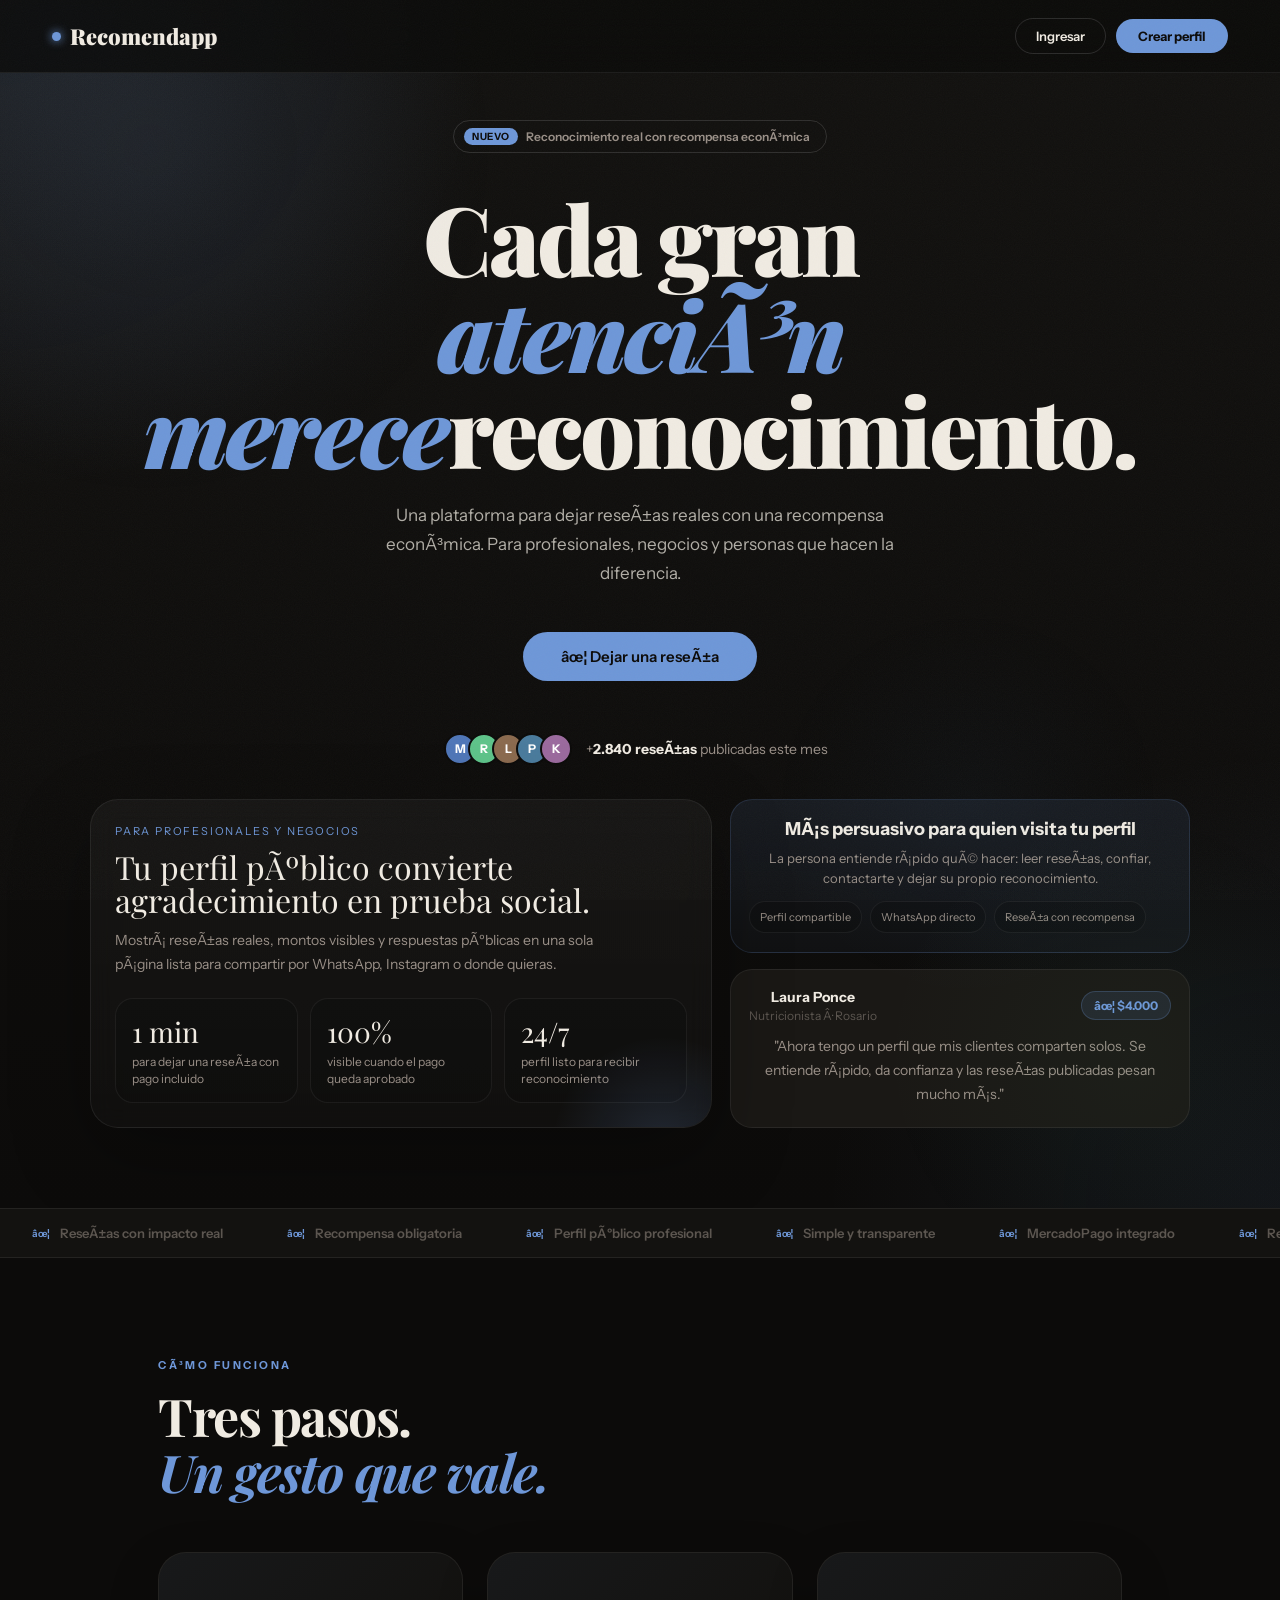
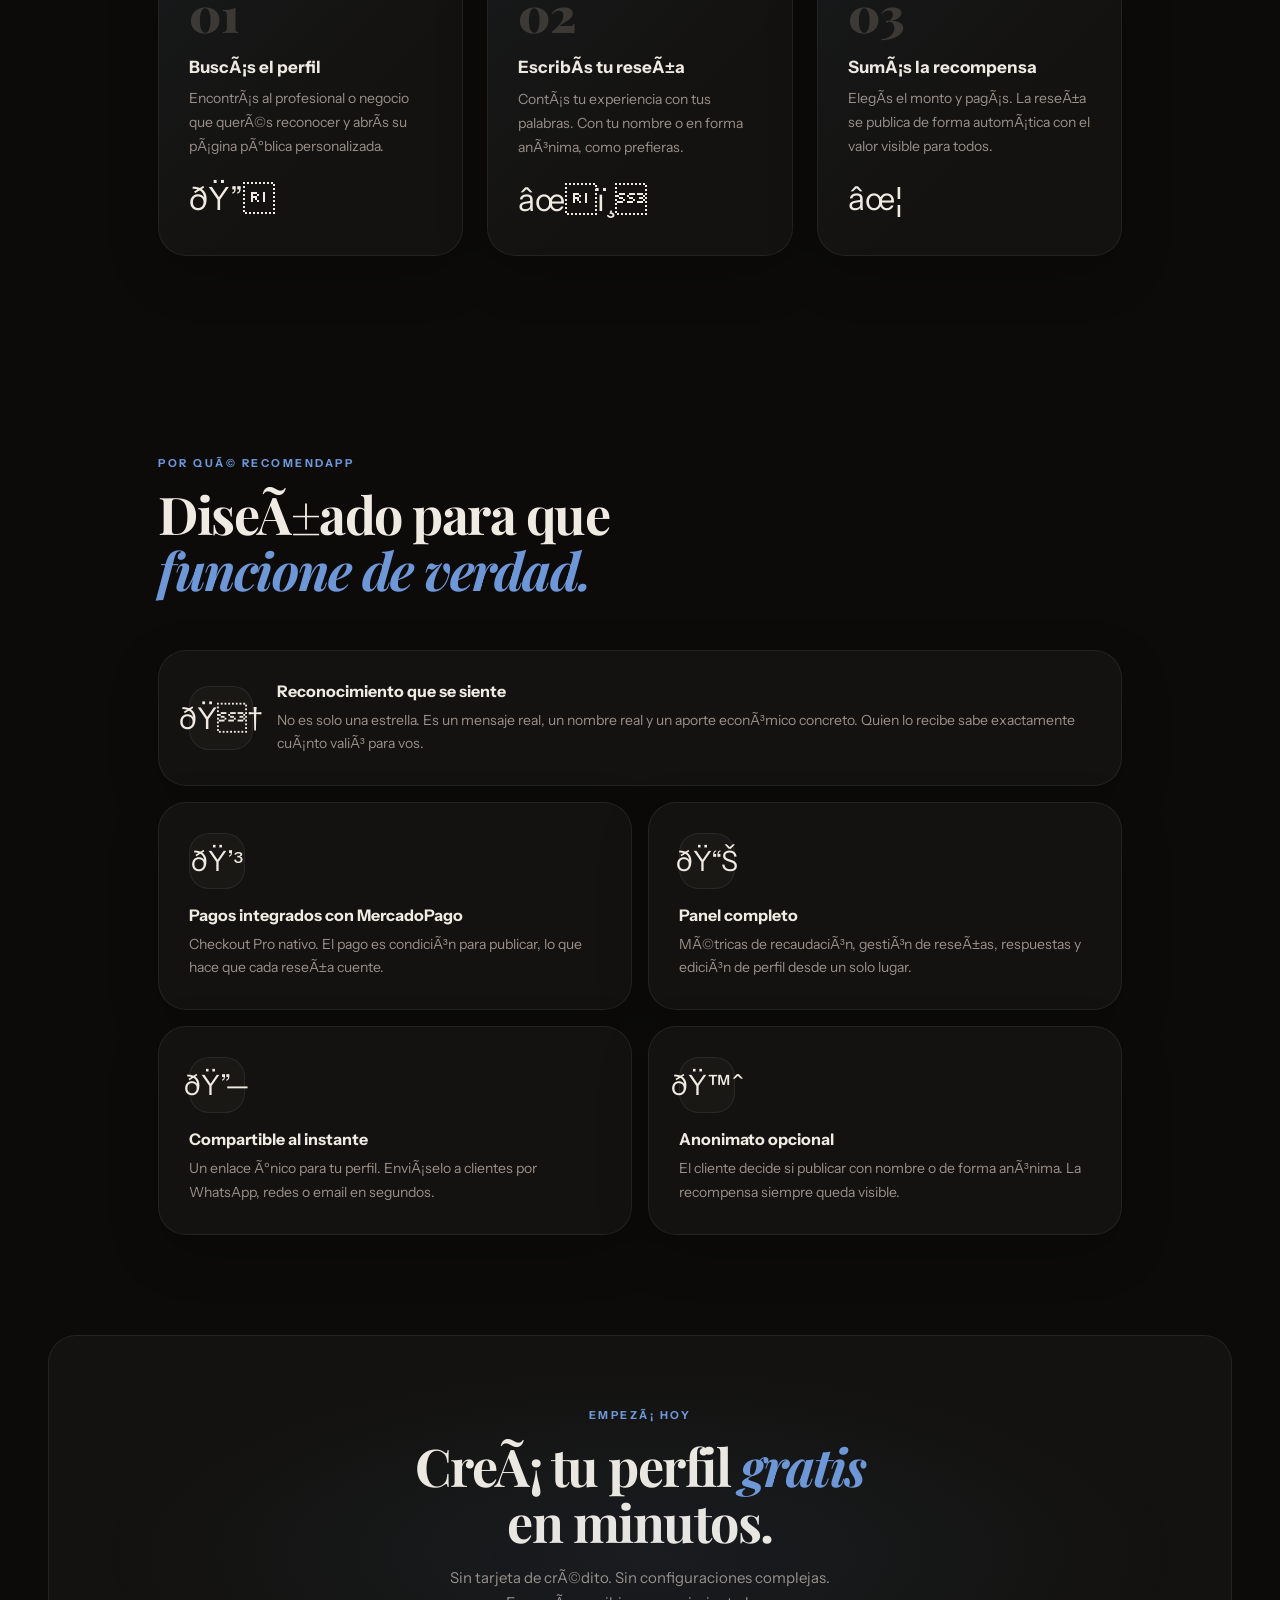
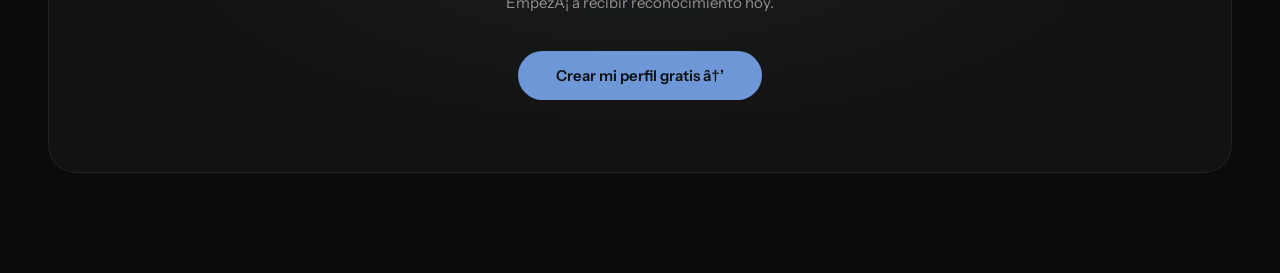
==== index.html @ 699cd42a "Add files via upload" ====
﻿<!DOCTYPE html>
<html lang="es">
<head>
<meta charset="UTF-8">
<meta name="viewport" content="width=device-width, initial-scale=1.0">
<title>Recomendapp â€” ReconocÃ© quien te atendiÃ³ bien</title>
<link rel="preconnect" href="https://fonts.googleapis.com">
<link href="https://fonts.googleapis.com/css2?family=Playfair+Display:ital,wght@0,400;0,700;0,900;1,400;1,700&family=Instrument+Sans:ital,wght@0,300;0,400;0,500;0,600;0,700;1,400&display=swap" rel="stylesheet">

<!-- MercadoPago SDK -->
<script src="https://sdk.mercadopago.com/js/v2"></script>

<link rel="stylesheet" href="./styles.css">
</head>
<body>

<!-- NAV -->
<nav class="topnav" id="topnav">
  <div class="logo" onclick="nav('home')">
    <div class="logo-gem"></div>
    Recomendapp
  </div>
  <div class="nav-right" id="navRight"></div>
</nav>

<!-- TOAST -->
<div class="toast-container" id="toastContainer"></div>

<!-- MODAL: Responder reseÃ±a -->
<div class="modal-overlay" id="replyModal">
  <div class="modal">
    <h3>Responder reseÃ±a</h3>
    <p class="modal-sub">Tu respuesta serÃ¡ visible pÃºblicamente en el perfil</p>
    <div id="modalRevPreview" style="background:var(--surface);border-radius:var(--radius);padding:14px 18px;margin-bottom:18px;font-size:13px;color:var(--text2);line-height:1.6;font-style:italic;"></div>
    <div class="field">
      <label class="field-label">Tu respuesta</label>
      <textarea class="field-textarea" id="replyText" placeholder="EscribÃ­ tu respuesta..."></textarea>
    </div>
    <div class="modal-actions">
      <button class="btn btn-ghost btn-md" onclick="closeModal()">Cancelar</button>
      <button class="btn btn-amber btn-md" onclick="submitReply()">Publicar respuesta</button>
    </div>
  </div>
</div>

<!-- MODAL: Configurar MercadoPago -->
<div class="modal-overlay" id="mpConfigModal">
  <div class="modal">
    <h3>Configurar MercadoPago</h3>
    <p class="modal-sub">IngresÃ¡ tus credenciales para activar los pagos reales en tu perfil.</p>
    <div class="mp-info-box">
      <span class="icon">â„¹ï¸</span>
      <div>EncontrÃ¡ tus credenciales en <strong>mercadopago.com.ar</strong> â†’ Tu cuenta â†’ Credenciales. UsÃ¡ las credenciales de <strong>ProducciÃ³n</strong> para pagos reales.</div>
    </div>
    <div class="field">
      <label class="field-label">Public Key</label>
      <input class="field-input" id="mpPublicKeyInput" placeholder="APP_USR-xxxxxxxx-xxxx-xxxx-xxxx-xxxxxxxxxxxx" type="text">
      <div class="field-hint">Empieza con APP_USR- Â· Visible en el frontend</div>
    </div>
    <div class="field">
      <label class="field-label">Access Token</label>
      <div class="field-pw-wrap">
        <input class="field-input" id="mpAccessTokenInput" placeholder="APP_USR-xxxxxxxxxxxx" type="password">
        <button class="pw-toggle" onclick="togglePw('mpAccessTokenInput',this)">ðŸ‘</button>
      </div>
      <div class="field-hint">Secret Â· Nunca exponerlo en el frontend</div>
    </div>
    <div class="field">
      <label class="field-label">Modo</label>
      <select class="field-select field-input" id="mpModeSelect">
        <option value="sandbox">ðŸ§ª Sandbox (pruebas)</option>
        <option value="production">ðŸš€ ProducciÃ³n (pagos reales)</option>
      </select>
    </div>
    <div class="modal-actions">
      <button class="btn btn-ghost btn-md" onclick="closeMpModal()">Cancelar</button>
      <button class="btn btn-amber btn-md" onclick="saveMpConfig()">Guardar y activar</button>
    </div>
  </div>
</div>

<!-- HOME -->
<div class="view active" id="view-home">
  <section class="hero">
    <div class="hero-orb orb-a"></div>
    <div class="hero-orb orb-b"></div>
    <div class="hero-orb orb-c"></div>
    <div class="hero-pill"><span class="hero-pill-dot">NUEVO</span>Reconocimiento real con recompensa econÃ³mica</div>
    <h1 class="hero-h1">Cada gran<br><span class="italic">atenciÃ³n merece</span>reconocimiento.</h1>
    <p class="hero-sub">Una plataforma para dejar reseÃ±as reales con una recompensa econÃ³mica. Para profesionales, negocios y personas que hacen la diferencia.</p>
    <div class="hero-actions">
      <button class="btn btn-amber btn-lg" onclick="nav('form')">âœ¦ Dejar una reseÃ±a</button>
      <!--button class="btn btn-ghost btn-lg" onclick="nav('search')">Buscar perfiles â†’</button-->
    </div>
    <div class="proof-row">
      <div class="proof-avs">
      <div class="proof-av" style="background:#4F76B8">M</div>
        <div class="proof-av" style="background:#5EC48A">R</div>
        <div class="proof-av" style="background:#8B6A4E">L</div>
        <div class="proof-av" style="background:#4A7B9D">P</div>
        <div class="proof-av" style="background:#9B6A9E">K</div>
      </div>
      <span class="proof-txt">+<strong>2.840 reseÃ±as</strong> publicadas este mes</span>
    </div>
    <div class="hero-showcase">
      <div class="hero-panel hero-panel-main">
        <div class="hero-panel-kicker">Para profesionales y negocios</div>
        <div class="hero-panel-title">Tu perfil pÃºblico convierte agradecimiento en prueba social.</div>
        <p class="hero-panel-sub">MostrÃ¡ reseÃ±as reales, montos visibles y respuestas pÃºblicas en una sola pÃ¡gina lista para compartir por WhatsApp, Instagram o donde quieras.</p>
        <div class="hero-metrics">
          <div class="hero-metric"><div class="hero-metric-value">1 min</div><div class="hero-metric-label">para dejar una reseÃ±a con pago incluido</div></div>
          <div class="hero-metric"><div class="hero-metric-value">100%</div><div class="hero-metric-label">visible cuando el pago queda aprobado</div></div>
          <div class="hero-metric"><div class="hero-metric-value">24/7</div><div class="hero-metric-label">perfil listo para recibir reconocimiento</div></div>
        </div>
      </div>
      <div class="hero-side-stack">
        <div class="hero-mini-card">
          <h3>MÃ¡s persuasivo para quien visita tu perfil</h3>
          <p>La persona entiende rÃ¡pido quÃ© hacer: leer reseÃ±as, confiar, contactarte y dejar su propio reconocimiento.</p>
          <div class="hero-mini-list">
            <span class="hero-mini-pill">Perfil compartible</span>
            <span class="hero-mini-pill">WhatsApp directo</span>
            <span class="hero-mini-pill">ReseÃ±a con recompensa</span>
          </div>
        </div>
        <div class="hero-review-card">
          <div class="hero-review-top">
            <div>
              <div class="hero-review-name">Laura Ponce</div>
              <div class="hero-review-role">Nutricionista Â· Rosario</div>
            </div>
            <span class="hero-review-amount">âœ¦ $4.000</span>
          </div>
          <div class="hero-review-copy">"Ahora tengo un perfil que mis clientes comparten solos. Se entiende rÃ¡pido, da confianza y las reseÃ±as publicadas pesan mucho mÃ¡s."</div>
        </div>
      </div>
    </div>
  </section>

  <div class="marquee-wrap">
    <div class="marquee-inner" id="marqueeInner"></div>
  </div>

  <section class="how-wrap">
    <div class="eyebrow" style="margin-bottom:16px">CÃ³mo funciona</div>
    <div class="section-h">Tres pasos.<br><em>Un gesto que vale.</em></div>
    <div class="steps-grid">
      <div class="step-cell"><div class="step-n">01</div><h3>BuscÃ¡s el perfil</h3><p>EncontrÃ¡s al profesional o negocio que querÃ©s reconocer y abrÃ­s su pÃ¡gina pÃºblica personalizada.</p><div class="step-em">ðŸ”</div></div>
      <div class="step-cell"><div class="step-n">02</div><h3>EscribÃ­s tu reseÃ±a</h3><p>ContÃ¡s tu experiencia con tus palabras. Con tu nombre o en forma anÃ³nima, como prefieras.</p><div class="step-em">âœï¸</div></div>
      <div class="step-cell"><div class="step-n">03</div><h3>SumÃ¡s la recompensa</h3><p>ElegÃ­s el monto y pagÃ¡s. La reseÃ±a se publica de forma automÃ¡tica con el valor visible para todos.</p><div class="step-em">âœ¦</div></div>
    </div>
  </section>

  <section class="feat-wrap">
    <div class="eyebrow" style="margin-bottom:16px">Por quÃ© Recomendapp</div>
    <div class="section-h">DiseÃ±ado para que<br><em>funcione de verdad.</em></div>
    <div class="feat-grid" style="margin-top:52px">
      <div class="feat-card wide"><div class="feat-ico" style="width:64px;height:64px;font-size:30px;margin-bottom:0;flex-shrink:0">ðŸ†</div><div><h4>Reconocimiento que se siente</h4><p>No es solo una estrella. Es un mensaje real, un nombre real y un aporte econÃ³mico concreto. Quien lo recibe sabe exactamente cuÃ¡nto valiÃ³ para vos.</p></div></div>
      <div class="feat-card"><div class="feat-ico">ðŸ’³</div><h4>Pagos integrados con MercadoPago</h4><p>Checkout Pro nativo. El pago es condiciÃ³n para publicar, lo que hace que cada reseÃ±a cuente.</p></div>
      <div class="feat-card"><div class="feat-ico">ðŸ“Š</div><h4>Panel completo</h4><p>MÃ©tricas de recaudaciÃ³n, gestiÃ³n de reseÃ±as, respuestas y ediciÃ³n de perfil desde un solo lugar.</p></div>
      <div class="feat-card"><div class="feat-ico">ðŸ”—</div><h4>Compartible al instante</h4><p>Un enlace Ãºnico para tu perfil. EnviÃ¡selo a clientes por WhatsApp, redes o email en segundos.</p></div>
      <div class="feat-card"><div class="feat-ico">ðŸ™ˆ</div><h4>Anonimato opcional</h4><p>El cliente decide si publicar con nombre o de forma anÃ³nima. La recompensa siempre queda visible.</p></div>
    </div>
  </section>

  <div class="cta-banner">
    <div class="eyebrow" style="margin-bottom:16px;text-align:center">EmpezÃ¡ hoy</div>
    <div class="section-h" style="text-align:center;margin-bottom:16px">CreÃ¡ tu perfil <em>gratis</em><br>en minutos.</div>
    <p style="color:var(--text2);max-width:420px;margin:0 auto 36px;line-height:1.65;font-size:15px">Sin tarjeta de crÃ©dito. Sin configuraciones complejas. EmpezÃ¡ a recibir reconocimiento hoy.</p>
    <button class="btn btn-amber btn-lg" onclick="nav('register')">Crear mi perfil gratis â†’</button>
  </div>
</div>

<!-- LOGIN -->
<div class="view" id="view-login">
<div class="auth-wrap">
  <div class="auth-left">
    <div class="auth-left-orb"></div>
    <div class="logo" style="align-self:flex-start"><div class="logo-gem"></div>Recomendapp</div>
    <div class="auth-left-quote">El reconocimiento<br>que das tambiÃ©n<br><em>te define.</em></div>
    <p class="auth-left-sub">MÃ¡s de 2.800 profesionales ya reciben reconocimiento real con recompensa en Recomendapp.</p>
    <div class="auth-testimonial">
      <p class="auth-test-text">"Desde que tengo mi perfil en Recomendapp, mis clientes me mandan el link a otros. Es la mejor carta de presentaciÃ³n que tuve."</p>
      <div class="auth-test-author"><div class="avatar av-sm" style="background:linear-gradient(135deg,#5B8FCC,#3A6BAA)">LP</div><div><div class="auth-test-name">Laura Ponce</div><div class="auth-test-role">Nutricionista Â· Rosario</div></div></div>
    </div>
  </div>
  <div class="auth-right">
    <div class="auth-form-box">
      <h2>Bienvenido de nuevo</h2>
      <p class="auth-sub">IngresÃ¡ a tu panel de Recomendapp</p>
      <button class="social-btn" onclick="loginWithGoogle()">
        <svg width="18" height="18" viewBox="0 0 18 18"><path d="M17.64 9.2c0-.637-.057-1.251-.164-1.84H9v3.481h4.844a4.14 4.14 0 0 1-1.796 2.716v2.259h2.908c1.702-1.567 2.684-3.875 2.684-6.615Z" fill="#4285F4"/><path d="M9 18c2.43 0 4.467-.806 5.956-2.18l-2.908-2.259c-.806.54-1.837.86-3.048.86-2.344 0-4.328-1.584-5.036-3.711H.957v2.332A8.997 8.997 0 0 0 9 18Z" fill="#34A853"/><path d="M3.964 10.71A5.41 5.41 0 0 1 3.682 9c0-.593.102-1.17.282-1.71V4.958H.957A8.996 8.996 0 0 0 0 9c0 1.452.348 2.827.957 4.042l3.007-2.332Z" fill="#FBBC05"/><path d="M9 3.58c1.321 0 2.508.454 3.44 1.345l2.582-2.58C13.463.891 11.426 0 9 0A8.997 8.997 0 0 0 .957 4.958L3.964 6.29C4.672 4.163 6.656 3.58 9 3.58Z" fill="#EA4335"/></svg>
        Continuar con Google
      </button>
      <div class="divider">o</div>
      <div class="field"><label class="field-label">Email</label><input class="field-input" type="email" placeholder="tu@email.com" id="loginEmail"></div>
      <div class="field">
        <label class="field-label">ContraseÃ±a</label>
        <div class="field-pw-wrap">
          <input class="field-input" type="password" placeholder="â€¢â€¢â€¢â€¢â€¢â€¢â€¢â€¢" id="loginPw">
          <button class="pw-toggle" onclick="togglePw('loginPw',this)">ðŸ‘</button>
        </div>
        <div style="text-align:right;margin-top:6px"><span class="auth-link" style="font-size:12px" onclick="nav('forgot')">Â¿Olvidaste tu contraseÃ±a?</span></div>
      </div>
      <button class="btn btn-amber btn-full" onclick="doLogin()" style="margin-top:8px">Ingresar</button>
      <p class="auth-switch">Â¿No tenÃ©s cuenta? <span class="auth-link" onclick="nav('register')">Crear una gratis</span></p>
    </div>
  </div>
</div>
</div>

<!-- REGISTER -->
<div class="view" id="view-register">
<div class="auth-wrap">
  <div class="auth-left">
    <div class="auth-left-orb"></div>
    <div class="logo" style="align-self:flex-start"><div class="logo-gem"></div>Recomendapp</div>
    <div class="auth-left-quote">Tu trabajo <em>merece</em><br>ser reconocido.</div>
    <p class="auth-left-sub">CreÃ¡ tu perfil en minutos. Sin tarjeta de crÃ©dito. EmpezÃ¡ a recibir reseÃ±as con recompensa hoy.</p>
    <div class="auth-testimonial">
      <p class="auth-test-text">"En la primera semana recibÃ­ 4 reseÃ±as y $18.000 de recompensa. Nunca pensÃ© que agradecer fuera tan simple."</p>
      <div class="auth-test-author"><div class="avatar av-sm" style="background:linear-gradient(135deg,#5EC48A,#3A9A68)">RG</div><div><div class="auth-test-name">Rodrigo GarcÃ­a</div><div class="auth-test-role">Entrenador personal Â· CABA</div></div></div>
    </div>
  </div>
  <div class="auth-right">
    <div class="auth-form-box" style="max-width:460px">
      <h2>Crear mi perfil</h2>
      <p class="auth-sub">EmpezÃ¡ a recibir reconocimiento real</p>
      <div class="two-col">
        <div class="field"><label class="field-label">Nombre</label><input class="field-input" type="text" placeholder="Juan" id="regNombre"></div>
        <div class="field"><label class="field-label">Apellido</label><input class="field-input" type="text" placeholder="GarcÃ­a" id="regApellido"></div>
      </div>
      <div class="field"><label class="field-label">Email</label><input class="field-input" type="email" placeholder="tu@email.com" id="regEmail"></div>
      <div class="field">
        <label class="field-label">ContraseÃ±a</label>
        <div class="field-pw-wrap">
          <input class="field-input" type="password" placeholder="MÃ­nimo 8 caracteres" id="regPw">
          <button class="pw-toggle" onclick="togglePw('regPw',this)">ðŸ‘</button>
        </div>
      </div>
      <div class="field">
        <label class="field-label">CategorÃ­a</label>
        <select class="field-select field-input">
          <option value="">SeleccionÃ¡ tu rubro</option>
          <option>Salud y bienestar</option>
          <option>GastronomÃ­a</option>
          <option>EducaciÃ³n</option>
          <option>Servicios del hogar</option>
          <option>Belleza y estÃ©tica</option>
          <option>Deporte y fitness</option>
          <option>TecnologÃ­a</option>
          <option>Servicios profesionales</option>
          <option>Otro</option>
        </select>
      </div>
      <p style="font-size:11px;font-weight:700;letter-spacing:2px;text-transform:uppercase;color:var(--text3);margin-bottom:10px">ElegÃ­ tu plan</p>
      <div class="plan-cards">
        <div class="plan-card selected" id="planFree" onclick="selectPlan('free')"><div class="plan-name">Gratis</div><div class="plan-price">$0</div><div class="plan-desc">Hasta 20 reseÃ±as</div></div>
        <div class="plan-card" id="planPro" onclick="selectPlan('pro')"><div class="plan-name">Pro</div><div class="plan-price">$4.990/mes</div><div class="plan-desc">ReseÃ±as ilimitadas + analytics</div></div>
      </div>
      <button class="btn btn-amber btn-full" onclick="doRegister()">Crear perfil gratis â†’</button>
      <p style="font-size:12px;color:var(--text3);text-align:center;margin-top:12px;line-height:1.5">Al registrarte aceptÃ¡s los <span class="auth-link" style="font-size:12px">tÃ©rminos de uso</span> y la <span class="auth-link" style="font-size:12px">polÃ­tica de privacidad</span>.</p>
      <p class="auth-switch">Â¿Ya tenÃ©s cuenta? <span class="auth-link" onclick="nav('login')">IngresÃ¡</span></p>
    </div>
  </div>
</div>
</div>

<!-- FORGOT PASSWORD -->
<div class="view" id="view-forgot">
<div class="forgot-view">
  <div class="forgot-card">
    <div style="font-size:36px;margin-bottom:20px">ðŸ”‘</div>
    <h2>Recuperar contraseÃ±a</h2>
    <p>IngresÃ¡ tu email y te enviamos un link para restablecer tu contraseÃ±a.</p>
    <div class="field"><label class="field-label">Email</label><input class="field-input" type="email" placeholder="tu@email.com" id="forgotEmail"></div>
    <button class="btn btn-amber btn-full" onclick="doForgot()">Enviar link de recuperaciÃ³n</button>
    <p class="auth-switch" style="margin-top:16px"><span class="auth-link" onclick="nav('login')">â† Volver al login</span></p>
  </div>
</div>
</div>

<!-- SEARCH 
<div class="view" id="view-search">
<div class="search-view">
<div class="search-inner">
  <div class="eyebrow" style="margin-bottom:12px">Directorio</div>
  <div class="section-h" style="font-size:clamp(28px,4vw,42px);margin-bottom:28px">EncontrÃ¡ a quien<br><em>querÃ©s reconocer</em></div>
  <div class="search-bar-wrap">
    <input class="search-bar" type="text" placeholder="Buscar por nombre, rubro o ciudad..." id="searchInput" oninput="doSearch()">
    <button class="btn btn-amber btn-md" onclick="doSearch()">Buscar</button>
  </div>
  <div class="filter-chips" id="filterChips">
    <div class="f-chip act" onclick="setFilter(this,'Todos')">Todos</div>
    <div class="f-chip" onclick="setFilter(this,'Salud')">ðŸ©º Salud</div>
    <div class="f-chip" onclick="setFilter(this,'EducaciÃ³n')">ðŸ“š EducaciÃ³n</div>
    <div class="f-chip" onclick="setFilter(this,'GastronomÃ­a')">ðŸ½ GastronomÃ­a</div>
    <div class="f-chip" onclick="setFilter(this,'Deporte')">ðŸ’ª Deporte</div>
    <div class="f-chip" onclick="setFilter(this,'Belleza')">ðŸ’… Belleza</div>
    <div class="f-chip" onclick="setFilter(this,'TecnologÃ­a')">ðŸ’» TecnologÃ­a</div>
  </div>
  <div class="profile-grid" id="profileGrid"></div>
</div>
</div>
</div>-->

<!-- PUBLIC PROFILE -->
<div class="view" id="view-profile">
<div class="pub-view">
  <div class="pub-cover" id="pubCover"><div class="cov-grad"></div><div class="cov-pattern"></div><div class="cov-dots"></div></div>
  <div class="pub-body">
    <div class="pub-top">
      <div class="pub-avatar-wrap">
        <div class="pub-avatar" id="pubAvatarText">MA</div>
        <div class="pub-av-ring"></div>
      </div>
      <div class="pub-action-row">
        <button class="btn btn-surface btn-sm" onclick="doShare()">â†‘ Compartir</button>
        <button class="btn btn-ghost btn-sm" onclick="nav('form')">âœ¦ Dejar reseÃ±a</button>
      </div>
    </div>
    <div class="pub-name" id="pubName">Cargando perfil...</div>
    <div class="pub-meta">
      <span id="pubRole">PsicÃ³loga clÃ­nica</span>
      <div class="meta-dot"></div>
      <span id="pubCity">Buenos Aires, AR</span>
      <span class="badge badge-green" id="pubVerified">âœ“ Verificada</span>
    </div>
    <p class="pub-bio" id="pubBio">AcompaÃ±amiento terapÃ©utico en adultos y adolescentes. Especializada en TCC y enfoque sistÃ©mico. MÃ¡s de 12 aÃ±os de experiencia clÃ­nica y formaciÃ³n continua.</p>
    <div class="pub-tags" id="pubTags"></div>
    <div class="pub-quickbar" id="pubQuickbar"></div>
    <div class="pub-review-hero" id="pubReviewHero"></div>
    <div class="pub-proof-strip" id="pubProofStrip"></div>
    <div class="pub-cred-grid" id="pubCredGrid"></div>
    <div class="pub-trust-grid" id="pubTrustGrid"></div>
    <div class="stats-bar" id="pubStats"></div>
    <div class="pub-cta-panel" id="pubCtaPanel"></div>
    <div class="pub-gallery-wrap" id="pubRewardsSection">
      <div class="pub-gallery-head">
        <div>
          <div class="pub-gallery-title">Recompensas por dejar tu reseÃ±a</div>
          <div class="pub-gallery-sub">Estos premios se entregan cuando tu pago queda aprobado. No tienen precio aparte: son un reconocimiento adicional por tomarte el tiempo de dejar una reseÃ±a valiosa.</div>
        </div>
      </div>
      <div class="pub-gallery-grid" id="pubRewardsGrid"></div>
    </div>
    <div class="pub-gallery-wrap" id="pubMediaSection">
      <div class="pub-gallery-head">
        <div>
          <div class="pub-gallery-title">GalerÃ­a y contenido desbloqueable</div>
          <div class="pub-gallery-sub">PodÃ©s publicar imÃ¡genes, videos, PDFs u otros archivos. El perfil decide cuÃ¡les se ven gratis, cuÃ¡les requieren pago y si el contenido se descarga o solo se visualiza desde la pÃ¡gina.</div>
        </div>
        <button class="btn btn-amber btn-md" onclick="nav('media')">Ver galerÃ­a completa</button>
      </div>
      <div class="pub-gallery-grid" id="pubMediaPreviewGrid"></div>
    </div>
    <div class="pub-section-head">
      <div>
        <div class="pub-section-title">ReseÃ±as recibidas</div>
        <div class="pub-section-sub">La prueba social principal del perfil. AcÃ¡ se ve la experiencia real de quienes ya dejaron su reconocimiento.</div>
      </div>
      <div style="font-size:12px;color:var(--text3)" id="revCount"></div>
    </div>
    <div id="pubReviews"></div>
</div>
</div>
</div>

<!-- MEDIA VAULT -->
<div class="view" id="view-media">
<div class="pub-view">
  <div class="pub-body" style="padding-top:110px">
    <div class="pub-gallery-head" style="margin-bottom:24px">
      <div>
        <div class="eyebrow" style="margin-bottom:10px">GalerÃ­a</div>
        <div class="pub-gallery-title">Contenido pÃºblico y desbloqueable</div>
        <div class="pub-gallery-sub">Las piezas pÃºblicas se ven al instante. Las privadas se habilitan cuando se aprueba el pago, y despuÃ©s pueden descargarse o visualizarse segÃºn lo que haya definido el perfil.</div>
      </div>
      <div class="pub-action-row">
        <button class="btn btn-surface btn-sm" onclick="nav('profile')">â† Volver al perfil</button>
        <button class="btn btn-amber btn-sm" onclick="nav('form')">Dejar reseÃ±a</button>
      </div>
    </div>
    <div class="pub-gallery-grid" id="mediaVaultGrid"></div>
  </div>
</div>
</div>

<!-- FORM (pago con MercadoPago) -->
<div class="view" id="view-form">
<div class="form-view">
  <div class="form-wrap">
    <div class="form-profile-header">
      <div class="avatar av-md" id="formProfileAvatar" style="background:linear-gradient(135deg,#4F76B8,#94B8F0)">MA</div>
      <div class="form-prof-info">
        <div class="name" id="formProfileName">Perfil</div>
        <div class="role" id="formProfileMeta">Profesional Â· Ciudad</div>
      </div>
    </div>
    <div class="form-body">
      <div class="form-fastlane">
        <div class="form-fastlane-copy">
          <h3>DejÃ¡ una reseÃ±a valiosa en menos de 1 minuto</h3>
          <p>ContÃ¡ quÃ© hizo bien esta persona, elegÃ­ el monto y pagÃ¡ seguro con Mercado Pago. Se publica automÃ¡ticamente cuando el pago queda aprobado.</p>
        </div>
        <div class="form-fastlane-badges">
          <span class="form-fastlane-badge">RÃ¡pido</span>
          <span class="form-fastlane-badge">Seguro</span>
          <span class="form-fastlane-badge">Con impacto real</span>
        </div>
      </div>
      <!-- Anonimato -->
      <p style="font-size:11px;font-weight:700;letter-spacing:2px;text-transform:uppercase;color:var(--text3);margin-bottom:12px">Â¿QuerÃ©s publicar anÃ³nimamente?</p>
      <div class="switch-row" onclick="toggleSwitch('anonSwitch','nameSection')" style="margin-bottom:20px">
        <div class="switch-row-left">
          <span class="switch-row-icon">ðŸ™ˆ</span>
          <div><div class="switch-row-title">Publicar anÃ³nimamente</div><div class="switch-row-sub">Tu reseÃ±a aparecerÃ¡ sin nombre ni apellido</div></div>
        </div>
        <div class="switch-track" id="anonSwitch"><div class="switch-knob"></div></div>
      </div>

      <div id="nameSection" style="overflow:hidden;transition:max-height .35s cubic-bezier(.23,1,.32,1);max-height:150px">
        <div class="two-col">
          <div class="field"><label class="field-label">Nombre</label><input class="field-input" id="fNombre" placeholder="Juan"></div>
          <div class="field"><label class="field-label">Apellido</label><input class="field-input" id="fApellido" placeholder="GarcÃ­a"></div>
        </div>
      </div>

      <div class="field"><label class="field-label">Tu reseÃ±a</label><textarea class="field-textarea" id="fMsg" placeholder="ContÃ¡ tu experiencia. Â¿QuÃ© te aportÃ³? Â¿QuÃ© destacarÃ­as? SÃ© sincero..."></textarea></div>
      <div class="field-inline-help">Mientras mÃ¡s concreta sea la reseÃ±a, mÃ¡s confianza genera en quien vea este perfil.</div>
      <div class="review-quick-prompts">
        <button type="button" class="review-prompt-chip" onclick="addReviewPrompt('Me hizo sentir en confianza desde el primer momento.')">GenerÃ³ confianza</button>
        <button type="button" class="review-prompt-chip" onclick="addReviewPrompt('Fue muy claro/a, profesional y atento/a en todo el proceso.')">Muy profesional</button>
        <button type="button" class="review-prompt-chip" onclick="addReviewPrompt('Lo que mÃ¡s valoro es la dedicaciÃ³n y el seguimiento.')">Buena dedicaciÃ³n</button>
        <button type="button" class="review-prompt-chip" onclick="addReviewPrompt('Lo/la volverÃ­a a elegir y recomendarÃ­a sin dudas.')">Lo recomendarÃ­a</button>
      </div>

      <!-- Monto -->
      <p style="font-size:11px;font-weight:700;letter-spacing:2px;text-transform:uppercase;color:var(--text3);margin-bottom:10px">Monto de recompensa</p>
      <div class="amount-grid" id="amtGrid">
        <div class="amt-pill" onclick="selAmt(this,'500')">$500</div>
        <div class="amt-pill sel" onclick="selAmt(this,'1000')">$1.000</div>
        <div class="amt-pill" onclick="selAmt(this,'2000')">$2.000</div>
        <div class="amt-pill" onclick="selAmt(this,'5000')">$5.000</div>
        <div class="amt-pill" onclick="selAmt(this,'10000')">$10.000</div>
        <div class="amt-pill" onclick="selAmt(this,'20000')">$20.000</div>
        <div class="amt-pill" onclick="selAmt(this,'50000')">$50.000</div>
        <div class="amt-pill" onclick="selAmt(this,'0')">Otro</div>
      </div>
      <div class="custom-amt">
        <span class="custom-amt-sym">$ monto personalizado</span>
        <input type="number" id="customAmt" placeholder="Ej: 3500" oninput="STATE.selectedAmt=parseInt(this.value)||0">
      </div>

      <!-- Medio de pago -->
      <p style="font-size:11px;font-weight:700;letter-spacing:2px;text-transform:uppercase;color:var(--text3);margin-bottom:10px">Medio de pago</p>
      <div class="pay-chips" id="payChips">
        <div class="pay-chip sel" onclick="selPay(this,'mercadopago')">ðŸ’³ MercadoPago / Tarjeta</div>
        <!--div class="pay-chip" onclick="selPay(this,'transfer')">ðŸ¦ Transferencia</div>
        <div class="pay-chip" onclick="selPay(this,'cash')">ðŸ’° Efectivo</div-->
      </div>

      <div id="transferInfoBox" class="mp-info-box" style="margin-top:14px;display:none">
        <span class="icon">ðŸ¦</span>
        <div id="transferInfoText">Este perfil todavÃ­a no configurÃ³ sus datos de cobro.</div>
      </div>

      <!-- Contenedor MercadoPago Bricks / info checkout -->
      <div id="mp-brick-container"></div>

      <button class="form-submit" id="submitBtn" onclick="submitReview()">
        <span id="submitBtnText">âœ¦ Pagar y publicar reseÃ±a</span>
      </button>
      <div class="form-speed-note">Tip: si querÃ©s hacerlo todavÃ­a mÃ¡s rÃ¡pido, podÃ©s dejar tu reseÃ±a en modo anÃ³nimo y elegir uno de los montos sugeridos.</div>
      <p class="form-disclaimer">Al publicar aceptÃ¡s los <a onclick="toast('TÃ©rminos de uso','info')">tÃ©rminos de uso</a> y la <a onclick="toast('PolÃ­tica de privacidad','info')">polÃ­tica de privacidad</a>. El pago es condiciÃ³n para publicar.</p>
    </div>
  </div>
</div>
</div>

<!-- CONFIRMATION -->
<div class="view" id="view-confirm">
<div class="confirm-view">
  <div class="confirm-bg"></div>
  <div class="confirm-card">
    <div class="confirm-icon">ðŸŽ‰</div>
    <h2>Â¡Gracias por reconocerla!</h2>
    <p class="c-sub">Tu reseÃ±a fue guardada para este perfil. Si el pago corresponde, aparecerÃ¡ publicada automÃ¡ticamente.</p>
    <span class="badge badge-green" style="margin-bottom:24px;padding:8px 20px;font-size:13px">âœ“ ReseÃ±a publicada exitosamente</span>
    <div class="confirm-summary">
      <div class="cs-row"><span class="cs-label">ReseÃ±a para</span><span class="cs-value" id="csProfileName">Este perfil</span></div>
      <div class="cs-row"><span class="cs-label">Publicada como</span><span class="cs-value" id="csAuthor">Visitante</span></div>
      <div class="cs-row"><span class="cs-label">Medio de pago</span><span class="cs-value" id="csPago">ðŸ’³ MercadoPago</span></div>
      <div class="cs-row"><span class="cs-label">Recompensa enviada</span><span class="cs-value gold" id="csAmount">$1.000 âœ¦</span></div>
    </div>
    <div class="confirm-btns">
      <button class="btn btn-green btn-full" style="border-radius:var(--radius)" onclick="doShare()">â†‘ Compartir perfil</button>
      <button class="btn btn-ghost btn-full" style="border-radius:var(--radius)" onclick="nav('profile')">Ver el perfil publicado</button>
      <button class="btn btn-surface btn-full" style="border-radius:var(--radius)" onclick="nav('home')">Volver al inicio</button>
    </div>
  </div>
</div>
</div>

<!-- DASHBOARD -->
<div class="view" id="view-dashboard">
<div class="dash-view">
<div class="dash-inner">
  <div class="dash-top">
    <div class="dash-top-left">
      <div class="avatar av-lg" id="dashAvatar">MA</div>
      <div>
        <div class="dash-title" id="dashTitle">Mi panel</div>
        <div class="dash-subtitle" id="dashSubtitle">PsicÃ³loga clÃ­nica Â· Buenos Aires</div>
      </div>
    </div>
    <div class="dash-top-right">
      <button class="btn btn-surface btn-sm" onclick="doShare()">â†‘ Copiar enlace</button>
      <button class="btn btn-amber btn-sm" onclick="nav('settings')">âš™ ConfiguraciÃ³n</button>
    </div>
  </div>

  <div class="metrics-row">
    <div class="metric highlight"><div class="m-label">Total recaudado</div><div class="m-value" id="mTotal">$142.500</div><div class="m-sub up" id="mTotalSub">â†‘ $18.000 este mes</div></div>
    <div class="metric"><div class="m-label">ReseÃ±as recibidas</div><div class="m-value" id="mReviews">38</div><div class="m-sub up">â†‘ 5 esta semana</div></div>
    <div class="metric"><div class="m-label">Recompensa promedio</div><div class="m-value" id="mAvg">$3.750</div><div class="m-sub">Por reseÃ±a</div></div>
    <div class="metric"><div class="m-label">Sin responder</div><div class="m-value" style="color:var(--red)" id="pendingCount">3</div><div class="m-sub down">Requieren atenciÃ³n</div></div>
  </div>

  <div class="dash-tabs">
    <button class="d-tab act" onclick="dashTab(this,'tabReseÃ±as')">ReseÃ±as</button>
    <button class="d-tab" onclick="dashTab(this,'tabAnalytics')">Analytics</button>
    <button class="d-tab" onclick="dashTab(this,'tabPagos')">Pagos</button>
    <button class="d-tab" onclick="dashTab(this,'tabPerfil')">Editar perfil</button>
  </div>

  <div id="tabReseÃ±as">
    <div class="dash-grid">
      <div class="dash-main">
        <div class="dash-panel">
          <div class="panel-title">Ãšltimas reseÃ±as <span class="panel-title-right">Ver todas</span></div>
          <div id="dashReviews"></div>
        </div>
      </div>
      <div class="dash-side">
        <div class="dash-panel">
          <div class="panel-title">Enlace del perfil</div>
          <div class="link-copy-row"><span id="profileLinkDisplay">Enlace del perfil</span><button class="link-copy-btn" onclick="doShare()">Copiar</button></div>
          <button class="btn btn-amber btn-full" style="border-radius:var(--radius);font-size:13px;padding:12px" onclick="nav('form')">Vista del formulario â†’</button>
        </div>
        <div class="dash-panel">
          <div class="panel-title">Actividad reciente</div>
          <div id="activityFeed"></div>
        </div>
      </div>
    </div>
  </div>

  <div id="tabAnalytics" style="display:none">
    <div class="dash-grid">
      <div class="dash-panel"><div class="panel-title">Ingresos Ãºltimos 7 dÃ­as</div><div class="chart-bars" id="chartBars"></div><div style="display:flex;justify-content:space-between;margin-top:8px" id="chartLabels"></div></div>
      <div class="dash-panel"><div class="panel-title">DistribuciÃ³n de montos</div><div id="amtDistrib"></div></div>
    </div>
    <div style="display:grid;grid-template-columns:1fr 1fr 1fr;gap:14px;margin-top:14px">
      <div class="dash-panel" style="text-align:center"><div class="m-label">ReseÃ±as este mes</div><div style="font-family:'Playfair Display',serif;font-size:36px;font-weight:900;color:var(--amber);margin-top:8px" id="analyticsMonthCount">12</div></div>
      <div class="dash-panel" style="text-align:center"><div class="m-label">Tasa de respuesta</div><div style="font-family:'Playfair Display',serif;font-size:36px;font-weight:900;color:var(--green);margin-top:8px" id="analyticsReplyRate">87%</div></div>
      <div class="dash-panel" style="text-align:center"><div class="m-label">Vistas del perfil</div><div style="font-family:'Playfair Display',serif;font-size:36px;font-weight:900;color:var(--text);margin-top:8px">248</div></div>
    </div>
  </div>

  <div id="tabPagos" style="display:none">
    <div class="dash-panel"><div class="panel-title">Historial de pagos</div><div id="payHistory"></div></div>
  </div>

  <div id="tabPerfil" style="display:none">
    <div class="dash-grid">
      <div class="dash-panel">
        <div class="panel-title">InformaciÃ³n del perfil</div>
        <div class="two-col" style="margin-bottom:0">
          <div class="field"><label class="field-label">Nombre</label><input class="field-input" value="" id="editNombre"></div>
          <div class="field"><label class="field-label">Apellido</label><input class="field-input" value="" id="editApellido"></div>
        </div>
        <div class="field"><label class="field-label">Especialidad / Rubro</label><input class="field-input" value="PsicÃ³loga clÃ­nica" id="editRole"></div>
        <div class="field"><label class="field-label">Ciudad</label><input class="field-input" value="Buenos Aires" id="editCity"></div>
        <div class="field"><label class="field-label">TelÃ©fono pÃºblico</label><input class="field-input" value="" id="editPhone" placeholder="+54 9 11 1234 5678"></div>
        <div class="field"><label class="field-label">DescripciÃ³n</label><textarea class="field-textarea" id="editBio">AcompaÃ±amiento terapÃ©utico en adultos y adolescentes. Especializada en TCC y enfoque sistÃ©mico.</textarea></div>
        <div class="field"><label class="field-label">Tags (separados por coma)</label><input class="field-input" value="TCC, SistÃ©mico, Adultos, Adolescentes" id="editTags"></div>
        <div class="field"><label class="field-label">Foto de perfil</label><input class="field-input" type="file" id="editAvatarFile" accept="image/*"></div>
        <div class="field"><label class="field-label">Portada</label><input class="field-input" type="file" id="editCoverFile" accept="image/*"></div>
        <button class="btn btn-amber btn-md" onclick="saveProfile()">Guardar cambios</button>

        <div class="gallery-editor">
          <div class="gallery-editor-head">
            <div>
              <div class="gallery-editor-title">Recompensas por reseÃ±a</div>
              <div class="gallery-editor-sub">Estas recompensas no tienen precio y se entregan despuÃ©s de que se aprueba el pago de la reseÃ±a.</div>
            </div>
          </div>
          <div class="two-col">
            <div class="field"><label class="field-label">TÃ­tulo</label><input class="field-input" id="rewardTitle" placeholder="SesiÃ³n bonus"></div>
            <div class="field"><label class="field-label">Estado</label><select class="field-select field-input" id="rewardActive"><option value="true">Activa</option><option value="false">Oculta</option></select></div>
          </div>
          <div class="field"><label class="field-label">DescripciÃ³n</label><textarea class="field-textarea" id="rewardDescription" placeholder="QuÃ© recibe la persona despuÃ©s de dejar su reseÃ±a y aprobarse el pago."></textarea></div>
          <div class="two-col">
            <div class="field"><label class="field-label">Imagen</label><input class="field-input" type="file" id="rewardImageFile" accept="image/*"></div>
            <div class="field"><label class="field-label">O URL de imagen</label><input class="field-input" id="rewardImageUrl" placeholder="https://..."></div>
          </div>
          <div class="gallery-admin-actions">
            <button class="btn btn-amber btn-md" onclick="saveRewardItem()">Guardar recompensa</button>
            <button class="btn btn-ghost btn-md" onclick="resetRewardForm()">Limpiar</button>
          </div>
          <div class="gallery-admin-list" id="rewardAdminList"></div>
        </div>

        <div class="gallery-editor" style="margin-top:18px">
          <div class="gallery-editor-head">
            <div>
              <div class="gallery-editor-title">GalerÃ­a de imÃ¡genes</div>
              <div class="gallery-editor-sub">SubÃ­ una imagen o un combo. Las pÃºblicas se muestran abiertas; las privadas aparecen bloqueadas y se desbloquean despuÃ©s del pago.</div>
            </div>
          </div>
          <div class="two-col">
            <div class="field"><label class="field-label">TÃ­tulo</label><input class="field-input" id="mediaTitle" placeholder="Pack inspiraciÃ³n"></div>
            <div class="field"><label class="field-label">Precio</label><input class="field-input" id="mediaPrice" type="number" placeholder="2500"></div>
          </div>
          <div class="two-col">
            <div class="field"><label class="field-label">Visibilidad</label><select class="field-select field-input" id="mediaVisibility"><option value="public">PÃºblica</option><option value="private">Privada</option></select></div>
            <div class="field"><label class="field-label">Tipo</label><select class="field-select field-input" id="mediaIsCombo"><option value="false">Imagen individual</option><option value="true">Combo de imÃ¡genes</option></select></div>
          </div>
          <div class="two-col">
            <div class="field"><label class="field-label">Estado</label><select class="field-select field-input" id="mediaActive"><option value="true">Activa</option><option value="false">Oculta</option></select></div>
            <div class="field"><label class="field-label">Archivo / URL final</label><input class="field-input" id="mediaDownloadUrl" placeholder="https://..."></div>
          </div>
          <div class="two-col">
            <div class="field"><label class="field-label">Formato</label><select class="field-select field-input" id="mediaKind"><option value="image">Imagen</option><option value="video">Video</option><option value="pdf">PDF</option><option value="file">Archivo</option></select></div>
            <div class="field"><label class="field-label">Acceso</label><select class="field-select field-input" id="mediaAllowDownload"><option value="true">Permitir descarga</option><option value="false">Solo ver / abrir</option></select></div>
          </div>
          <div class="field"><label class="field-label">DescripciÃ³n</label><textarea class="field-textarea" id="mediaDescription" placeholder="ExplicÃ¡ quÃ© incluye, si es una imagen Ãºnica o un combo, y quÃ© obtiene quien desbloquea."></textarea></div>
          <div class="two-col">
            <div class="field"><label class="field-label">Vista previa</label><input class="field-input" type="file" id="mediaPreviewFile" accept="image/*"></div>
            <div class="field"><label class="field-label">O URL de preview</label><input class="field-input" id="mediaPreviewUrl" placeholder="https://..."></div>
          </div>
          <div class="gallery-admin-actions">
            <button class="btn btn-amber btn-md" onclick="saveMediaItem()">Guardar imagen / combo</button>
            <button class="btn btn-ghost btn-md" onclick="resetMediaForm()">Limpiar</button>
          </div>
          <div class="gallery-admin-list" id="mediaAdminList"></div>
        </div>
      </div>
      <div class="dash-side">
        <div class="dash-panel">
          <div class="panel-title">Config. de reseÃ±as</div>
          <div class="switch-row" onclick="toggleSwitch('swAnon')" style="margin-bottom:10px"><div class="switch-row-left"><span class="switch-row-icon">ðŸ™ˆ</span><div><div class="switch-row-title">Permitir anÃ³nimas</div><div class="switch-row-sub">ReseÃ±as sin nombre</div></div></div><div class="switch-track on" id="swAnon"><div class="switch-knob"></div></div></div>
          <div class="switch-row" onclick="toggleSwitch('swMinAmt')" style="margin-bottom:10px"><div class="switch-row-left"><span class="switch-row-icon">ðŸ’°</span><div><div class="switch-row-title">Monto mÃ­nimo</div><div class="switch-row-sub">$500 por reseÃ±a</div></div></div><div class="switch-track" id="swMinAmt"><div class="switch-knob"></div></div></div>
        </div>
      </div>
    </div>
  </div>
</div>
</div>
</div>

<!-- SETTINGS -->
<div class="view" id="view-settings">
<div class="settings-view">
<div class="settings-inner">
  <div class="eyebrow" style="margin-bottom:12px">ConfiguraciÃ³n</div>
  <div class="section-h" style="font-size:clamp(24px,3vw,36px);margin-bottom:32px">Tu cuenta</div>
  <div class="settings-grid">
    <div>
      <div class="settings-nav">
        <button class="s-nav-item act" onclick="settTab(this,'stCuenta')">ðŸ‘¤ Cuenta</button>
        <button class="s-nav-item" onclick="settTab(this,'stPagos')">ðŸ’³ MercadoPago</button>
        <button class="s-nav-item" onclick="settTab(this,'stPlan')">â­ Plan</button>
        <button class="s-nav-item" onclick="settTab(this,'stNotif')">ðŸ”” Notificaciones</button>
        <button class="s-nav-item" onclick="settTab(this,'stDanger')">âš ï¸ Zona peligrosa</button>
      </div>
    </div>
    <div>
      <!-- CUENTA -->
      <div class="settings-panel" id="stCuenta">
        <h3>Cuenta</h3>
        <p class="s-sub">InformaciÃ³n bÃ¡sica de tu perfil</p>
        <div class="two-col">
          <div class="field"><label class="field-label">Nombre</label><input class="field-input" id="stNombre" placeholder="Juan"></div>
          <div class="field"><label class="field-label">Apellido</label><input class="field-input" id="stApellido" placeholder="GarcÃ­a"></div>
        </div>
        <div class="field"><label class="field-label">TelÃ©fono</label><input class="field-input" id="stTelefono" placeholder="+54 9 11 1234 5678"></div>
        <div class="field"><label class="field-label">Email</label><input class="field-input" type="email" id="stEmail" placeholder="tu@email.com" readonly></div>
        <button class="btn btn-amber btn-md" onclick="saveAccountSettings()">Guardar cambios</button>
      </div>

      <!-- MERCADOPAGO -->
      <div class="settings-panel" id="stPagos" style="display:none">
        <h3>MercadoPago</h3>
        <p class="s-sub">ConfigurÃ¡ tu integraciÃ³n de pagos para recibir las recompensas directamente en tu cuenta.</p>

        <div id="mpStatusBadge" class="mp-status disconnected">âš¡ Sin configurar</div>

        <div class="mp-info-box" style="margin-bottom:24px">
          <span class="icon">ðŸ’¡</span>
          <div>
            Para recibir pagos reales, necesitÃ¡s una cuenta de MercadoPago y tus credenciales de <strong>ProducciÃ³n</strong>.
            <br><a href="https://www.mercadopago.com.ar/developers/es/docs/checkout-pro/go-live-requirements/production-credentials" target="_blank" style="color:var(--blue);text-decoration:underline">Ver guÃ­a de credenciales â†’</a>
          </div>
        </div>

        <div class="s-section-title">Public Key</div>
        <div class="field">
          <input class="field-input" id="stMpPublicKey" placeholder="APP_USR-xxxxxxxx-xxxx-xxxx-xxxx-xxxxxxxxxxxx">
          <div class="field-hint">Se usa en el frontend para inicializar el SDK de MercadoPago</div>
        </div>

        <div class="s-section-title">Access Token</div>
        <div class="field">
          <div class="field-pw-wrap">
            <input class="field-input" type="password" id="stMpAccessToken" placeholder="APP_USR-xxxxxxxxxxxx">
            <button class="pw-toggle" onclick="togglePw('stMpAccessToken',this)">ðŸ‘</button>
          </div>
          <div class="field-hint">Solo se usa en el servidor (Edge Functions). Nunca se expone al cliente.</div>
        </div>

        <div class="s-section-title">Modo de operaciÃ³n</div>
        <div class="field">
          <select class="field-select field-input" id="stMpMode">
            <option value="sandbox">ðŸ§ª Sandbox (pruebas)</option>
            <option value="production">ðŸš€ ProducciÃ³n (pagos reales)</option>
          </select>
        </div>

        <div class="s-section-title">Detalle del pago</div>
        <div class="field">
          <input class="field-input" id="stMpCheckoutLabel" maxlength="60" placeholder="Recomendapp">
          <div class="field-hint">Texto base del checkout. Si lo dejÃ¡s vacÃ­o, usamos <strong>Recomendapp</strong>.</div>
        </div>

        <div class="s-section-title">Datos para cobrar</div>
        <div class="field">
          <input class="field-input" id="stMpAliasCobro" placeholder="Alias CVU/CBU">
          <div class="field-hint">Se muestra para pagos manuales por transferencia.</div>
        </div>
        <div class="field">
          <input class="field-input" id="stMpCbuCobro" placeholder="CBU / CVU">
          <div class="field-hint">Opcional. Guardalo si querÃ©s compartir el dato completo.</div>
        </div>
        <div class="two-col">
          <div class="field">
            <label class="field-label">Monto mÃ­nimo (ARS)</label>
            <input class="field-input" id="stMinAmount" type="number" min="0" step="1" placeholder="0">
          </div>
          <div class="field">
            <label class="field-label">ReseÃ±as anÃ³nimas</label>
            <select class="field-select field-input" id="stAllowAnon">
              <option value="true">Permitidas</option>
              <option value="false">No permitidas</option>
            </select>
          </div>
        </div>

        <div class="s-section-title">Webhook URL (para notificaciones de pago)</div>
        <div class="link-copy-row">
          <span id="webhookUrl">https://tu-proyecto.supabase.co/functions/v1/mp-webhook</span>
          <button class="link-copy-btn" onclick="copyWebhook()">Copiar</button>
        </div>
        <div style="font-size:12px;color:var(--text3);margin-bottom:20px">ConfigurÃ¡ esta URL en MercadoPago â†’ Integraciones â†’ Webhooks</div>

        <div style="display:flex;gap:10px">
          <button class="btn btn-green btn-md" onclick="savePaymentSettings()">Guardar datos de cobro</button>
          <button class="btn btn-amber btn-md" onclick="saveMpCredentials()">Guardar credenciales</button>
          <button class="btn btn-surface btn-md" onclick="testMpConnection()">ðŸ§ª Probar conexiÃ³n</button>
        </div>
      </div>

      <!-- PLAN -->
      <div class="settings-panel" id="stPlan" style="display:none">
        <h3>Tu plan</h3>
        <p class="s-sub">Actualmente en el plan <strong style="color:var(--amber)">Gratis</strong></p>
        <div class="plan-cards" style="margin-top:0">
          <div class="plan-card selected"><div class="plan-name">Gratis</div><div class="plan-price">$0</div><div class="plan-desc">Hasta 20 reseÃ±as Â· Perfil bÃ¡sico</div></div>
          <div class="plan-card" onclick="toast('Â¡PrÃ³ximamente disponible!','info')"><div class="plan-name">Pro</div><div class="plan-price">$4.990/mes</div><div class="plan-desc">ReseÃ±as ilimitadas Â· Analytics Â· Prioridad</div></div>
        </div>
      </div>

      <!-- NOTIFICACIONES -->
      <div class="settings-panel" id="stNotif" style="display:none">
        <h3>Notificaciones</h3>
        <p class="s-sub">ElegÃ­ cuÃ¡ndo querÃ©s recibir notificaciones por email</p>
        <div class="switch-row" onclick="toggleSwitch('nEmail')" style="margin-bottom:10px"><div class="switch-row-left"><span class="switch-row-icon">ðŸ“§</span><div><div class="switch-row-title">Nueva reseÃ±a recibida</div><div class="switch-row-sub">Email cuando alguien te deje una reseÃ±a</div></div></div><div class="switch-track on" id="nEmail"><div class="switch-knob"></div></div></div>
        <div class="switch-row" onclick="toggleSwitch('nPago')" style="margin-bottom:10px"><div class="switch-row-left"><span class="switch-row-icon">ðŸ’°</span><div><div class="switch-row-title">Pago recibido</div><div class="switch-row-sub">ConfirmaciÃ³n de cada recompensa</div></div></div><div class="switch-track on" id="nPago"><div class="switch-knob"></div></div></div>
        <div class="switch-row" onclick="toggleSwitch('nResumen')"><div class="switch-row-left"><span class="switch-row-icon">ðŸ“Š</span><div><div class="switch-row-title">Resumen semanal</div><div class="switch-row-sub">EstadÃ­sticas de tu perfil cada lunes</div></div></div><div class="switch-track" id="nResumen"><div class="switch-knob"></div></div></div>
        <button class="btn btn-amber btn-md" style="margin-top:20px" onclick="toast('Preferencias guardadas âœ“','success')">Guardar</button>
      </div>

      <!-- DANGER ZONE -->
      <div class="settings-panel danger-zone" id="stDanger" style="display:none">
        <h3>Zona peligrosa</h3>
        <p class="s-sub">Estas acciones son irreversibles. ProcedÃ© con cuidado.</p>
        <button class="btn btn-danger btn-md" onclick="confirmDelete()">ðŸ—‘ Eliminar cuenta</button>
      </div>
    </div>
  </div>
</div>
</div>
</div>

<!-- BOTTOM NAV (mobile) 
<nav class="bottom-nav" id="bottomNav">
  <button class="bnav-tab act" onclick="nav('home')">ðŸ  Inicio</button>
  <button class="bnav-tab" onclick="nav('search')">ðŸ” Buscar</button>
  <button class="bnav-tab" onclick="nav('form')">âœ¦ ReseÃ±a</button>
  <button class="bnav-tab" onclick="STATE.loggedIn?nav('dashboard'):nav('login')">ðŸ‘¤ Perfil</button>
</nav>-->

<script src="./app.js"></script>
</body>
</html>
---- styles.css ----
﻿/* â•â•â•â•â•â•â•â•â•â•â•â•â•â•â•â•â•â•â•â•â•â•â•â•â•â•â•â•â•â•â•â•â•â•â•â•â•â•â•â•â•â•â•â•
   DESIGN TOKENS
â•â•â•â•â•â•â•â•â•â•â•â•â•â•â•â•â•â•â•â•â•â•â•â•â•â•â•â•â•â•â•â•â•â•â•â•â•â•â•â•â•â•â•â• */
:root {
  --bg:      #0C0B0A;
  --bg2:     #131210;
  --bg3:     #1A1815;
  --bg4:     #222018;
  --surface: #2A2620;
  --border:  rgba(255,255,255,0.07);
  --border2: rgba(255,255,255,0.13);
  --border3: rgba(255,255,255,0.20);

  --amber:      #6E97D8;
  --amber-dark: #4F76B8;
  --amber-glow: rgba(110,151,216,0.20);
  --amber-soft: rgba(110,151,216,0.12);

  --green:      #5EC48A;
  --green-soft: rgba(94,196,138,0.1);
  --red:        #E05C4B;
  --red-soft:   rgba(224,92,75,0.1);
  --blue:       #94B8F0;
  --blue-soft:  rgba(148,184,240,0.16);

  --text:  #F0EBE2;
  --text2: #9A9088;
  --text3: #5C5650;
  --text4: #3A3630;

  --radius-sm: 10px;
  --radius:    14px;
  --radius-lg: 20px;
  --radius-xl: 28px;
}

*, *::before, *::after { margin:0; padding:0; box-sizing:border-box; }
html { scroll-behavior:smooth; }
body {
  font-family: 'Instrument Sans', sans-serif;
  background: var(--bg);
  color: var(--text);
  min-height: 100vh;
  overflow-x: hidden;
}
body::after {
  content:''; position:fixed; inset:0; pointer-events:none; z-index:9999;
  opacity:.03;
  background-image:url("data:image/svg+xml,%3Csvg viewBox='0 0 200 200' xmlns='http://www.w3.org/2000/svg'%3E%3Cfilter id='n'%3E%3CfeTurbulence type='fractalNoise' baseFrequency='.85' numOctaves='4' stitchTiles='stitch'/%3E%3C/filter%3E%3Crect width='100%25' height='100%25' filter='url(%23n)'/%3E%3C/svg%3E");
  background-size:180px;
}
a { text-decoration:none; color:inherit; }
button { font-family:'Instrument Sans',sans-serif; cursor:pointer; }
input, textarea, select { font-family:'Instrument Sans',sans-serif; }
::-webkit-scrollbar { width:6px; }
::-webkit-scrollbar-track { background:var(--bg2); }
::-webkit-scrollbar-thumb { background:var(--surface); border-radius:10px; }

/* â•â•â•â•â•â•â•â•â•â•â•â•â•â•â•â•â•â•â•â•â•â•â•â•â•â•â•â•â•â•â•â•â•â•â•â•â•â•â•â•â•â•â•â•
   VIEW SYSTEM
â•â•â•â•â•â•â•â•â•â•â•â•â•â•â•â•â•â•â•â•â•â•â•â•â•â•â•â•â•â•â•â•â•â•â•â•â•â•â•â•â•â•â•â• */
.view { display:none; }
.view.active { display:block; animation: vIn .4s cubic-bezier(.23,1,.32,1) both; }
@keyframes vIn { from { opacity:0; transform:translateY(10px); } to { opacity:1; transform:translateY(0); } }

/* â•â•â•â•â•â•â•â•â•â•â•â•â•â•â•â•â•â•â•â•â•â•â•â•â•â•â•â•â•â•â•â•â•â•â•â•â•â•â•â•â•â•â•â•
   NAV
â•â•â•â•â•â•â•â•â•â•â•â•â•â•â•â•â•â•â•â•â•â•â•â•â•â•â•â•â•â•â•â•â•â•â•â•â•â•â•â•â•â•â•â• */
.topnav {
  position:fixed; top:0; left:0; right:0; z-index:400;
  display:flex; align-items:center; justify-content:space-between;
  padding:18px 52px;
  background:rgba(12,11,10,.82);
  backdrop-filter:blur(20px) saturate(1.4);
  border-bottom:1px solid var(--border);
}
.logo {
  display:flex; align-items:center; gap:9px;
  font-family:'Playfair Display',serif;
  font-size:22px; font-weight:900; color:var(--text);
  cursor:pointer; user-select:none;
}
.logo-gem {
  width:9px; height:9px; border-radius:50%;
  background:var(--amber);
  box-shadow:0 0 10px var(--amber);
  animation:gemPulse 2.4s ease-in-out infinite;
}
@keyframes gemPulse {
  0%,100%{ box-shadow:0 0 8px var(--amber); }
  50%{ box-shadow:0 0 22px var(--amber),0 0 44px rgba(110,151,216,.32); }
}
.nav-right { display:flex; align-items:center; gap:10px; }
.nav-link { font-size:13px; font-weight:500; color:var(--text2); padding:8px 14px; border-radius:100px; transition:color .2s, background .2s; cursor:pointer; border:none; background:none; }
.nav-link:hover { color:var(--text); background:rgba(255,255,255,.04); }
.nav-btn-ghost { font-size:13px; font-weight:600; color:var(--text); padding:9px 20px; border-radius:100px; border:1px solid var(--border2); background:none; transition:all .2s; }
.nav-btn-ghost:hover { border-color:var(--border3); background:rgba(255,255,255,.04); }
.nav-btn-amber { font-size:13px; font-weight:700; color:var(--bg); padding:9px 22px; border-radius:100px; border:none; background:var(--amber); transition:all .25s; }
.nav-btn-amber:hover { box-shadow:0 0 24px rgba(110,151,216,.42); transform:translateY(-1px); }
.nav-user { width:34px; height:34px; border-radius:50%; background:linear-gradient(135deg,#4F76B8,#94B8F0); display:flex; align-items:center; justify-content:center; font-family:'Playfair Display',serif; font-size:13px; font-weight:900; color:#fff; border:1px solid rgba(255,255,255,.15); cursor:pointer; transition:box-shadow .2s; }
.nav-user:hover { box-shadow:0 0 0 2px var(--amber); }
.nav-dropdown-wrap { position:relative; }
.nav-dropdown { position:absolute; top:calc(100% + 10px); right:0; background:var(--bg3); border:1px solid var(--border2); border-radius:var(--radius); padding:6px; min-width:200px; box-shadow:0 16px 48px rgba(0,0,0,.5); display:none; z-index:500; }
.nav-dropdown.open { display:block; animation:vIn .2s ease both; }
.dd-item { display:flex; align-items:center; gap:10px; padding:10px 14px; border-radius:var(--radius-sm); font-size:13px; font-weight:500; color:var(--text2); cursor:pointer; transition:all .15s; border:none; background:none; width:100%; text-align:left; }
.dd-item:hover { background:var(--bg4); color:var(--text); }
.dd-item.danger { color:var(--red); }
.dd-item.danger:hover { background:var(--red-soft); }
.dd-sep { height:1px; background:var(--border); margin:4px 0; }

/* â•â•â•â•â•â•â•â•â•â•â•â•â•â•â•â•â•â•â•â•â•â•â•â•â•â•â•â•â•â•â•â•â•â•â•â•â•â•â•â•â•â•â•â•
   TYPOGRAPHY & SHARED
â•â•â•â•â•â•â•â•â•â•â•â•â•â•â•â•â•â•â•â•â•â•â•â•â•â•â•â•â•â•â•â•â•â•â•â•â•â•â•â•â•â•â•â• */
.serif { font-family:'Playfair Display',serif; }
.eyebrow { font-size:11px; font-weight:700; letter-spacing:2.5px; text-transform:uppercase; color:var(--amber); }
.section-h { font-family:'Playfair Display',serif; font-size:clamp(32px,5vw,52px); font-weight:700; color:var(--text); line-height:1.08; letter-spacing:-1.5px; }
.section-h em { font-style:italic; color:var(--amber); }

/* â•â•â•â•â•â•â•â•â•â•â•â•â•â•â•â•â•â•â•â•â•â•â•â•â•â•â•â•â•â•â•â•â•â•â•â•â•â•â•â•â•â•â•â•
   BUTTONS
â•â•â•â•â•â•â•â•â•â•â•â•â•â•â•â•â•â•â•â•â•â•â•â•â•â•â•â•â•â•â•â•â•â•â•â•â•â•â•â•â•â•â•â• */
.btn { display:inline-flex; align-items:center; justify-content:center; gap:8px; border:none; border-radius:100px; cursor:pointer; font-weight:600; transition:all .25s; white-space:nowrap; }
.btn-lg { padding:15px 38px; font-size:15px; }
.btn-md { padding:11px 24px; font-size:13px; }
.btn-sm { padding:8px 18px; font-size:12px; }
.btn-amber { background:var(--amber); color:var(--bg); }
.btn-amber:hover { box-shadow:0 0 32px rgba(110,151,216,.42); transform:translateY(-1px); }
.btn-ghost { background:none; border:1px solid var(--border2); color:var(--text); }
.btn-ghost:hover { border-color:var(--border3); background:rgba(255,255,255,.04); }
.btn-surface { background:var(--bg3); border:1px solid var(--border); color:var(--text); }
.btn-surface:hover { border-color:var(--border2); background:var(--bg4); }
.btn-danger { background:var(--red-soft); border:1px solid rgba(224,92,75,.25); color:var(--red); }
.btn-danger:hover { background:rgba(224,92,75,.18); }
.btn-green { background:var(--green); color:#fff; }
.btn-green:hover { box-shadow:0 0 24px rgba(94,196,138,.4); }
.btn-full { width:100%; border-radius:var(--radius); padding:15px; font-size:15px; }
.btn:disabled { opacity:.5; cursor:not-allowed; transform:none !important; box-shadow:none !important; }

/* â•â•â•â•â•â•â•â•â•â•â•â•â•â•â•â•â•â•â•â•â•â•â•â•â•â•â•â•â•â•â•â•â•â•â•â•â•â•â•â•â•â•â•â•
   CARD / FORM / FIELD
â•â•â•â•â•â•â•â•â•â•â•â•â•â•â•â•â•â•â•â•â•â•â•â•â•â•â•â•â•â•â•â•â•â•â•â•â•â•â•â•â•â•â•â• */
.card { background:var(--bg2); border:1px solid var(--border); border-radius:var(--radius-xl); }
.card-sm { border-radius:var(--radius-lg); }
.card-body { padding:32px; }
.field { margin-bottom:18px; }
.field-label { display:block; font-size:11px; font-weight:700; letter-spacing:1.2px; text-transform:uppercase; color:var(--text3); margin-bottom:8px; }
.field-input, .field-textarea, .field-select {
  width:100%; padding:13px 16px;
  background:var(--bg3); border:1px solid var(--border);
  border-radius:var(--radius); font-size:14px; color:var(--text);
  outline:none; transition:border-color .2s, background .2s, box-shadow .2s;
  resize:none;
}
.field-input::placeholder, .field-textarea::placeholder { color:var(--text3); }
.field-input:focus, .field-textarea:focus, .field-select:focus {
  border-color:rgba(110,151,216,.36); background:var(--bg4);
  box-shadow:0 0 0 3px rgba(110,151,216,.10);
}
.field-textarea { height:110px; line-height:1.65; }
.field-select { appearance:none; background-image:url("data:image/svg+xml,%3Csvg xmlns='http://www.w3.org/2000/svg' width='12' height='8' fill='none'%3E%3Cpath d='M1 1l5 5 5-5' stroke='%235C5650' stroke-width='1.5' stroke-linecap='round'/%3E%3C/svg%3E"); background-repeat:no-repeat; background-position:right 14px center; padding-right:36px; cursor:pointer; }
.field-select option { background:var(--bg3); color:var(--text); }
.field-hint { font-size:12px; color:var(--text3); margin-top:6px; }
.field-error { font-size:12px; color:var(--red); margin-top:6px; display:none; }
.field-input.err, .field-textarea.err { border-color:rgba(224,92,75,.4); }
.two-col { display:grid; grid-template-columns:1fr 1fr; gap:14px; }
.three-col { display:grid; grid-template-columns:1fr 1fr 1fr; gap:12px; }
.field-pw-wrap { position:relative; }
.field-pw-wrap .field-input { padding-right:46px; }
.pw-toggle { position:absolute; right:14px; top:50%; transform:translateY(-50%); background:none; border:none; cursor:pointer; color:var(--text3); font-size:16px; transition:color .2s; padding:4px; }
.pw-toggle:hover { color:var(--text2); }

/* SWITCH */
.switch-row { display:flex; align-items:center; justify-content:space-between; padding:14px 18px; background:var(--bg3); border:1px solid var(--border); border-radius:var(--radius); cursor:pointer; transition:border-color .2s; user-select:none; }
.switch-row:hover { border-color:var(--border2); }
.switch-row-left { display:flex; align-items:center; gap:12px; }
.switch-row-icon { font-size:20px; }
.switch-row-title { font-size:14px; font-weight:600; color:var(--text); }
.switch-row-sub { font-size:12px; color:var(--text2); margin-top:2px; }
.switch-track { width:44px; height:24px; border-radius:100px; background:var(--surface); border:1px solid var(--border2); position:relative; flex-shrink:0; transition:background .25s, border-color .25s; }
.switch-track.on { background:var(--amber); border-color:var(--amber); }
.switch-knob { position:absolute; width:18px; height:18px; border-radius:50%; background:var(--text3); top:2px; left:2px; transition:left .25s cubic-bezier(.23,1,.32,1), background .25s; box-shadow:0 1px 4px rgba(0,0,0,.5); }
.switch-track.on .switch-knob { left:22px; background:#fff; }

/* TOAST */
.toast-container { position:fixed; bottom:80px; left:50%; transform:translateX(-50%); display:flex; flex-direction:column; gap:8px; z-index:9000; pointer-events:none; }
.toast { padding:11px 22px; border-radius:100px; font-size:13px; font-weight:600; box-shadow:0 4px 24px rgba(0,0,0,.4); animation:toastIn .3s cubic-bezier(.23,1,.32,1) both; pointer-events:auto; white-space:nowrap; }
.toast.success { background:var(--green); color:#fff; }
.toast.error   { background:var(--red); color:#fff; }
.toast.info    { background:var(--amber); color:var(--bg); }
@keyframes toastIn { from { opacity:0; transform:translateY(12px) scale(.95); } to { opacity:1; transform:translateY(0) scale(1); } }

/* BADGE */
.badge { display:inline-flex; align-items:center; gap:5px; padding:4px 12px; border-radius:100px; font-size:12px; font-weight:700; }
.badge-amber { background:var(--amber-soft); color:var(--amber); border:1px solid rgba(110,151,216,.24); }
.badge-green { background:var(--green-soft); color:var(--green); border:1px solid rgba(94,196,138,.2); }
.badge-red   { background:var(--red-soft);   color:var(--red);   border:1px solid rgba(224,92,75,.2); }
.badge-blue  { background:var(--blue-soft);  color:var(--blue);  border:1px solid rgba(91,159,232,.2); }

/* AVATAR */
.avatar { border-radius:50%; display:flex; align-items:center; justify-content:center; font-family:'Playfair Display',serif; font-weight:900; flex-shrink:0; background:linear-gradient(135deg,#4F76B8,#94B8F0); color:#fff; }
.av-xl { width:112px; height:112px; font-size:42px; }
.av-lg { width:60px; height:60px; font-size:22px; }
.av-md { width:44px; height:44px; font-size:16px; }
.av-sm { width:36px; height:36px; font-size:13px; }
.av-xs { width:28px; height:28px; font-size:11px; }

/* DIVIDER */
.divider { display:flex; align-items:center; gap:14px; margin:22px 0; font-size:12px; color:var(--text3); font-weight:500; }
.divider::before, .divider::after { content:''; flex:1; height:1px; background:var(--border); }

/* â•â•â•â•â•â•â•â•â•â•â•â•â•â•â•â•â•â•â•â•â•â•â•â•â•â•â•â•â•â•â•â•â•â•â•â•â•â•â•â•â•â•â•â•
   HERO / HOME
â•â•â•â•â•â•â•â•â•â•â•â•â•â•â•â•â•â•â•â•â•â•â•â•â•â•â•â•â•â•â•â•â•â•â•â•â•â•â•â•â•â•â•â• */
.hero { min-height:100vh; display:flex; flex-direction:column; align-items:center; justify-content:center; text-align:center; padding:120px 24px 80px; position:relative; overflow:hidden; }
.hero-orb { position:absolute; border-radius:50%; pointer-events:none; }
.orb-a { width:700px; height:700px; background:radial-gradient(circle,rgba(110,151,216,.08) 0%,transparent 70%); top:-200px; left:-200px; }
.orb-b { width:500px; height:500px; background:radial-gradient(circle,rgba(94,196,138,.04) 0%,transparent 70%); bottom:-100px; right:-100px; }
.orb-c { width:400px; height:400px; background:radial-gradient(circle,rgba(91,159,232,.03) 0%,transparent 70%); top:50%; left:60%; }
.hero-pill { display:inline-flex; align-items:center; gap:8px; padding:7px 16px 7px 10px; border:1px solid var(--border2); border-radius:100px; font-size:12px; font-weight:600; color:var(--text2); margin-bottom:36px; }
.hero-pill-dot { background:var(--amber); color:var(--bg); font-size:10px; font-weight:800; padding:2px 8px; border-radius:100px; letter-spacing:.5px; }
.hero-h1 { font-family:'Playfair Display',serif; font-size:clamp(52px,8vw,96px); font-weight:900; line-height:1; letter-spacing:-3px; color:var(--text); margin-bottom:24px; }
.hero-h1 .italic { font-style:italic; color:var(--amber); }
.hero-sub { font-size:17px; color:var(--text2); max-width:560px; line-height:1.7; margin-bottom:44px; }
.hero-actions { display:flex; gap:14px; justify-content:center; flex-wrap:wrap; margin-bottom:52px; }
.proof-row { display:flex; align-items:center; gap:14px; }
.hero-showcase { width:min(1100px,100%); margin-top:34px; display:grid; grid-template-columns:1.15fr .85fr; gap:18px; align-items:stretch; }
.hero-panel { background:linear-gradient(180deg,rgba(255,255,255,.04),rgba(255,255,255,.02)); border:1px solid var(--border); border-radius:28px; padding:24px; box-shadow:0 28px 80px rgba(0,0,0,.28); text-align:left; backdrop-filter:blur(12px); }
.hero-panel-main { position:relative; overflow:hidden; }
.hero-panel-main::before { content:''; position:absolute; inset:auto -10% -40% auto; width:220px; height:220px; border-radius:50%; background:radial-gradient(circle,rgba(110,151,216,.18) 0%,transparent 72%); pointer-events:none; }
.hero-panel-kicker { font-size:11px; letter-spacing:1.8px; text-transform:uppercase; color:var(--amber); margin-bottom:12px; }
.hero-panel-title { font-family:'Playfair Display',serif; font-size:32px; line-height:1.05; margin-bottom:12px; }
.hero-panel-sub { font-size:14px; color:var(--text2); line-height:1.7; max-width:520px; }
.hero-metrics { margin-top:22px; display:grid; grid-template-columns:repeat(3,1fr); gap:12px; }
.hero-metric { padding:14px 16px; border-radius:18px; background:rgba(12,11,10,.22); border:1px solid rgba(255,255,255,.06); }
.hero-metric-value { font-family:'Playfair Display',serif; font-size:28px; color:var(--text); }
.hero-metric-label { font-size:12px; color:var(--text2); margin-top:4px; line-height:1.4; }
.hero-side-stack { display:grid; gap:16px; }
.hero-mini-card { padding:18px 18px 16px; border-radius:22px; background:linear-gradient(180deg,rgba(110,151,216,.10),rgba(110,151,216,.04)); border:1px solid rgba(110,151,216,.18); }
.hero-mini-card h3 { font-size:18px; margin-bottom:8px; }
.hero-mini-card p { font-size:13px; color:var(--text2); line-height:1.6; margin-bottom:12px; }
.hero-mini-list { display:flex; flex-wrap:wrap; gap:8px; }
.hero-mini-pill { padding:8px 10px; border-radius:999px; background:rgba(12,11,10,.24); border:1px solid rgba(255,255,255,.06); font-size:11px; color:var(--text2); }
.hero-review-card { background:var(--bg3); border:1px solid var(--border); border-radius:22px; padding:18px; }
.hero-review-top { display:flex; align-items:center; justify-content:space-between; gap:12px; margin-bottom:12px; }
.hero-review-name { font-size:14px; font-weight:700; }
.hero-review-role { font-size:12px; color:var(--text3); margin-top:2px; }
.hero-review-copy { font-size:14px; color:var(--text2); line-height:1.7; }
.hero-review-amount { display:inline-flex; align-items:center; gap:6px; padding:6px 12px; border-radius:999px; background:var(--amber-soft); border:1px solid rgba(110,151,216,.24); color:var(--amber); font-size:12px; font-weight:700; }
.proof-avs { display:flex; }
.proof-av { width:32px; height:32px; border-radius:50%; border:2px solid var(--bg); margin-left:-8px; first-child{ margin-left:0; } display:flex; align-items:center; justify-content:center; font-size:12px; font-weight:700; color:#fff; }
.proof-txt { font-size:14px; color:var(--text2); }
.proof-txt strong { color:var(--text); }
.marquee-wrap { overflow:hidden; border-top:1px solid var(--border); border-bottom:1px solid var(--border); padding:16px 0; background:var(--bg2); }
.marquee-inner { display:flex; gap:0; width:max-content; animation:marquee 24s linear infinite; }
@keyframes marquee { to { transform:translateX(-50%); } }
.m-item { padding:0 32px; font-size:13px; font-weight:600; color:var(--text3); white-space:nowrap; display:flex; align-items:center; gap:10px; }
.m-item .star { color:var(--amber); font-size:10px; }
.how-wrap, .feat-wrap { max-width:1060px; margin:0 auto; padding:100px 48px; }
.steps-grid { display:grid; grid-template-columns:repeat(3,1fr); gap:24px; margin-top:52px; }
.step-cell { background:var(--bg2); border:1px solid var(--border); border-radius:var(--radius-xl); padding:36px 30px; position:relative; overflow:hidden; }
.step-cell::before { content:''; position:absolute; inset:0; background:linear-gradient(135deg,rgba(110,151,216,.05) 0%,transparent 60%); }
.step-n { font-family:'Playfair Display',serif; font-size:48px; font-weight:900; color:var(--text4); line-height:1; margin-bottom:20px; }
.step-cell h3 { font-size:17px; font-weight:700; margin-bottom:10px; }
.step-cell p { font-size:14px; color:var(--text2); line-height:1.7; }
.step-em { font-size:32px; margin-top:20px; }
.feat-grid { display:grid; grid-template-columns:1fr 1fr; gap:16px; }
.feat-card { background:var(--bg2); border:1px solid var(--border); border-radius:var(--radius-xl); padding:30px; transition:border-color .2s, transform .2s; }
.feat-card:hover { border-color:var(--border2); transform:translateY(-2px); }
.feat-card.wide { display:flex; align-items:center; gap:24px; grid-column:span 2; }
.feat-ico { font-size:28px; width:56px; height:56px; border-radius:var(--radius-lg); background:var(--bg3); border:1px solid var(--border); display:flex; align-items:center; justify-content:center; margin-bottom:16px; }
.feat-card h4 { font-size:16px; font-weight:700; margin-bottom:8px; }
.feat-card p { font-size:14px; color:var(--text2); line-height:1.65; }
.cta-banner { background:var(--bg2); border:1px solid var(--border); border-radius:var(--radius-xl); margin:0 48px 100px; padding:72px 48px; text-align:center; position:relative; overflow:hidden; }
.cta-banner::before { content:''; position:absolute; inset:0; background:radial-gradient(ellipse at center,rgba(110,151,216,.08) 0%,transparent 65%); }

/* AUTH */
.auth-wrap { display:grid; grid-template-columns:1fr 1fr; min-height:100vh; padding-top:0; }
.auth-left { background:var(--bg2); border-right:1px solid var(--border); padding:60px 52px; display:flex; flex-direction:column; justify-content:space-between; position:relative; overflow:hidden; padding-top:100px; }
.auth-left-orb { position:absolute; width:600px; height:600px; border-radius:50%; background:radial-gradient(circle,rgba(110,151,216,.09) 0%,transparent 70%); top:-150px; left:-200px; pointer-events:none; }
.auth-left-quote { font-family:'Playfair Display',serif; font-size:42px; font-weight:900; line-height:1.1; letter-spacing:-1.5px; }
.auth-left-quote em { font-style:italic; color:var(--amber); }
.auth-left-sub { font-size:15px; color:var(--text2); line-height:1.65; margin-top:16px; }
.auth-testimonial { background:var(--surface); border:1px solid var(--border); border-radius:var(--radius-lg); padding:24px; }
.auth-test-text { font-size:14px; color:var(--text2); line-height:1.7; font-style:italic; margin-bottom:16px; }
.auth-test-author { display:flex; align-items:center; gap:10px; }
.auth-test-name { font-size:13px; font-weight:700; color:var(--text); }
.auth-test-role { font-size:11px; color:var(--text3); margin-top:2px; }
.auth-right { display:flex; align-items:center; justify-content:center; padding:48px; padding-top:80px; }
.auth-form-box { width:100%; max-width:420px; }
.auth-form-box h2 { font-family:'Playfair Display',serif; font-size:32px; font-weight:900; letter-spacing:-.5px; margin-bottom:6px; }
.auth-sub { font-size:15px; color:var(--text2); margin-bottom:32px; }
.social-btn { width:100%; padding:13px; border-radius:var(--radius); background:var(--bg3); border:1px solid var(--border2); color:var(--text); font-size:14px; font-weight:600; display:flex; align-items:center; justify-content:center; gap:10px; cursor:pointer; transition:all .2s; margin-bottom:4px; }
.social-btn:hover { border-color:var(--border3); background:var(--bg4); }
.auth-switch { text-align:center; font-size:13px; color:var(--text3); margin-top:20px; }
.auth-link { color:var(--amber); cursor:pointer; font-weight:600; }
.auth-link:hover { text-decoration:underline; }
.plan-cards { display:grid; grid-template-columns:1fr 1fr; gap:12px; margin-bottom:24px; }
.plan-card { padding:20px; border-radius:var(--radius-lg); background:var(--bg3); border:2px solid var(--border); cursor:pointer; transition:all .2s; text-align:center; }
.plan-card.selected { border-color:var(--amber); background:var(--amber-soft); }
.plan-name { font-size:12px; font-weight:700; letter-spacing:1px; text-transform:uppercase; color:var(--text3); margin-bottom:6px; }
.plan-card.selected .plan-name { color:var(--amber); }
.plan-price { font-family:'Playfair Display',serif; font-size:26px; font-weight:900; color:var(--text); margin-bottom:4px; }
.plan-desc { font-size:12px; color:var(--text2); }

/* â•â•â•â•â•â•â•â•â•â•â•â•â•â•â•â•â•â•â•â•â•â•â•â•â•â•â•â•â•â•â•â•â•â•â•â•â•â•â•â•â•â•â•â•
   PUBLIC PROFILE
â•â•â•â•â•â•â•â•â•â•â•â•â•â•â•â•â•â•â•â•â•â•â•â•â•â•â•â•â•â•â•â•â•â•â•â•â•â•â•â•â•â•â•â• */
.pub-view { padding-top:80px; }
.pub-cover { height:240px; background:linear-gradient(135deg,#1A1510,#0C0B0A); position:relative; overflow:hidden; background-size:cover; background-position:center; }
.cov-grad { position:absolute; inset:0; background:radial-gradient(ellipse at 30% 50%,rgba(110,151,216,.14) 0%,transparent 65%); }
.cov-pattern { position:absolute; inset:0; background-image:repeating-linear-gradient(45deg,rgba(255,255,255,.01) 0,rgba(255,255,255,.01) 1px,transparent 0,transparent 50%); background-size:20px 20px; }
.cov-dots { position:absolute; inset:0; background-image:radial-gradient(circle,rgba(110,151,216,.10) 1px,transparent 1px); background-size:32px 32px; }
.pub-body { max-width:760px; margin:0 auto; padding:0 28px 100px; }
.pub-top { display:flex; align-items:flex-end; justify-content:space-between; margin-top:-56px; margin-bottom:20px; }
.pub-avatar-wrap { position:relative; }
.pub-avatar { width:112px; height:112px; border-radius:50%; background:linear-gradient(135deg,#4F76B8,#94B8F0); border:4px solid var(--bg); display:flex; align-items:center; justify-content:center; font-family:'Playfair Display',serif; font-size:42px; font-weight:900; color:#fff; background-size:cover; background-position:center; overflow:hidden; }
.pub-av-ring { position:absolute; inset:-6px; border-radius:50%; border:1px solid rgba(110,151,216,.24); }
.pub-action-row { display:flex; gap:8px; }
.pub-name { font-family:'Playfair Display',serif; font-size:34px; font-weight:900; letter-spacing:-.5px; margin-bottom:8px; }
.pub-meta { display:flex; align-items:center; gap:10px; font-size:14px; color:var(--text2); flex-wrap:wrap; margin-bottom:16px; }
.meta-dot { width:4px; height:4px; border-radius:50%; background:var(--text3); }
.pub-bio { font-size:15px; color:var(--text2); line-height:1.75; margin-bottom:20px; max-width:600px; }
.pub-tags { display:flex; gap:8px; flex-wrap:wrap; margin-bottom:28px; }
.pub-tag { padding:6px 14px; border-radius:100px; background:var(--bg2); border:1px solid var(--border); font-size:12px; font-weight:600; color:var(--text2); }
.pub-quickbar { display:flex; align-items:center; justify-content:space-between; gap:16px; margin:0 0 20px; padding:14px 16px; border-radius:22px; background:rgba(255,255,255,.03); border:1px solid var(--border); backdrop-filter:blur(14px); position:sticky; top:92px; z-index:20; }
.pub-quickbar-copy strong { display:block; font-size:14px; color:var(--text); margin-bottom:3px; }
.pub-quickbar-copy span { font-size:12px; color:var(--text2); line-height:1.5; }
.pub-quickbar-actions { display:flex; gap:10px; flex-wrap:wrap; }
.pub-journey { display:grid; grid-template-columns:repeat(3,1fr); gap:12px; margin:0 0 24px; }
.pub-journey-card { padding:18px 18px 16px; border-radius:22px; background:linear-gradient(180deg,rgba(255,255,255,.03),rgba(255,255,255,.015)); border:1px solid var(--border); }
.pub-journey-step { display:inline-flex; align-items:center; justify-content:center; width:28px; height:28px; border-radius:50%; background:var(--amber-soft); border:1px solid rgba(110,151,216,.24); color:var(--amber); font-size:12px; font-weight:800; margin-bottom:10px; }
.pub-journey-card h4 { font-size:16px; margin-bottom:7px; color:var(--text); }
.pub-journey-card p { font-size:13px; color:var(--text2); line-height:1.6; }
.pub-section-head { display:flex; align-items:end; justify-content:space-between; gap:16px; margin:26px 0 14px; }
.pub-section-title { font-family:'Playfair Display',serif; font-size:28px; line-height:1.05; }
.pub-section-sub { font-size:13px; color:var(--text2); line-height:1.6; max-width:560px; margin-top:6px; }
.pub-review-hero { display:grid; grid-template-columns:1.15fr .85fr; gap:18px; margin:0 0 26px; align-items:stretch; }
.pub-review-spotlight,
.pub-review-card { border-radius:28px; padding:24px; position:relative; overflow:hidden; }
.pub-review-spotlight {
  background:
    radial-gradient(circle at 85% 15%, rgba(110,151,216,.18) 0%, transparent 32%),
    linear-gradient(180deg, rgba(255,255,255,.04), rgba(255,255,255,.015));
  border:1px solid rgba(110,151,216,.18);
}
.pub-review-spotlight h2 { font-family:'Playfair Display',serif; font-size:40px; line-height:.98; letter-spacing:-1px; margin-bottom:12px; }
.pub-review-spotlight p { font-size:15px; color:var(--text2); line-height:1.75; max-width:560px; }
.pub-review-points { display:grid; grid-template-columns:repeat(3,1fr); gap:10px; margin-top:18px; }
.pub-review-point { padding:14px 16px; border-radius:18px; background:rgba(12,11,10,.24); border:1px solid rgba(255,255,255,.06); }
.pub-review-point strong { display:block; font-size:14px; color:var(--text); margin-bottom:4px; }
.pub-review-point span { font-size:12px; color:var(--text2); line-height:1.5; }
.pub-review-card {
  background:linear-gradient(180deg, rgba(12,11,10,.66), rgba(255,255,255,.02));
  border:1px solid var(--border);
  display:flex;
  flex-direction:column;
  justify-content:space-between;
}
.pub-review-kicker { font-size:11px; letter-spacing:1.8px; text-transform:uppercase; color:var(--amber); margin-bottom:10px; }
.pub-review-card h3 { font-family:'Playfair Display',serif; font-size:28px; line-height:1.05; margin-bottom:10px; }
.pub-review-card p { font-size:14px; color:var(--text2); line-height:1.7; margin-bottom:16px; }
.pub-review-actions { display:flex; flex-direction:column; gap:10px; margin-top:14px; }
.pub-review-mini-proof { display:grid; gap:10px; margin-top:18px; }
.pub-review-mini-proof div { padding:12px 14px; border-radius:16px; background:rgba(255,255,255,.025); border:1px solid rgba(255,255,255,.06); font-size:12px; color:var(--text2); line-height:1.55; }
.pub-review-mini-proof strong { color:var(--text); }
.pub-proof-strip { display:grid; grid-template-columns:repeat(3,1fr); gap:12px; margin:24px 0; }
.pub-proof-card { background:linear-gradient(180deg,rgba(255,255,255,.03),rgba(255,255,255,.015)); border:1px solid var(--border); border-radius:var(--radius-lg); padding:16px 18px; }
.pub-proof-kicker { font-size:11px; letter-spacing:1.2px; text-transform:uppercase; color:var(--text3); margin-bottom:8px; }
.pub-proof-value { font-family:'Playfair Display',serif; font-size:28px; font-weight:900; color:var(--text); }
.pub-proof-note { font-size:12px; color:var(--text2); margin-top:4px; line-height:1.5; }
.pub-cred-grid { display:grid; grid-template-columns:1.2fr .8fr; gap:14px; margin:0 0 24px; }
.pub-cred-card { padding:20px 22px; border-radius:24px; background:linear-gradient(180deg,rgba(110,151,216,.08),rgba(255,255,255,.02)); border:1px solid rgba(110,151,216,.14); }
.pub-cred-card h3 { font-family:'Playfair Display',serif; font-size:24px; line-height:1.05; margin-bottom:8px; }
.pub-cred-card p { font-size:13px; color:var(--text2); line-height:1.6; }
.pub-cred-points { display:grid; grid-template-columns:repeat(3,1fr); gap:10px; margin-top:14px; }
.pub-cred-point { padding:14px; border-radius:18px; background:rgba(12,11,10,.18); border:1px solid rgba(255,255,255,.05); }
.pub-cred-point strong { display:block; font-size:13px; color:var(--text); margin-bottom:5px; }
.pub-cred-point span { font-size:12px; color:var(--text2); line-height:1.5; }
.pub-trust-grid { display:grid; grid-template-columns:repeat(3,1fr); gap:12px; margin:0 0 24px; }
.pub-trust-item { padding:18px; border-radius:22px; background:linear-gradient(180deg,rgba(255,255,255,.03),rgba(255,255,255,.015)); border:1px solid var(--border); }
.pub-trust-item strong { display:block; font-size:15px; color:var(--text); margin-bottom:6px; }
.pub-trust-item span { font-size:13px; color:var(--text2); line-height:1.55; }
.pub-cta-panel { display:grid; grid-template-columns:1.3fr .9fr; gap:16px; margin:0 0 24px; }
.pub-cta-main,.pub-cta-side { background:linear-gradient(180deg,rgba(110,151,216,.10),rgba(110,151,216,.04)); border:1px solid rgba(110,151,216,.20); border-radius:var(--radius-xl); padding:22px 24px; }
.pub-cta-main h3,.pub-cta-side h3 { font-family:'Playfair Display',serif; font-size:24px; margin-bottom:8px; }
.pub-cta-main p,.pub-cta-side p { font-size:14px; color:var(--text2); line-height:1.65; margin-bottom:16px; }
.pub-cta-points { display:flex; gap:10px; flex-wrap:wrap; margin-bottom:16px; }
.pub-cta-chip { padding:8px 12px; border-radius:999px; background:rgba(12,11,10,.24); border:1px solid rgba(255,255,255,.06); font-size:12px; color:var(--text2); }
.pub-contact-list { display:flex; flex-direction:column; gap:10px; }
.pub-contact-btn { display:flex; align-items:center; justify-content:center; gap:10px; min-height:48px; padding:0 16px; border-radius:var(--radius); background:var(--bg2); border:1px solid var(--border); color:var(--text); font-size:14px; font-weight:700; text-decoration:none; transition:all .2s; }
.pub-contact-btn:hover { border-color:var(--border2); background:var(--bg3); }
.pub-contact-btn.disabled { color:var(--text3); pointer-events:none; }
.pub-why-panel { margin:18px 0 24px; padding:18px 20px; border-radius:24px; background:linear-gradient(180deg,rgba(110,151,216,.08),rgba(255,255,255,.02)); border:1px solid rgba(110,151,216,.14); }
.pub-why-title { font-family:'Playfair Display',serif; font-size:24px; line-height:1.05; margin-bottom:8px; }
.pub-why-sub { font-size:13px; color:var(--text2); line-height:1.65; max-width:760px; margin-bottom:14px; }
.pub-why-grid { display:grid; grid-template-columns:repeat(3,1fr); gap:12px; }
.pub-why-card { padding:16px; border-radius:18px; background:rgba(12,11,10,.16); border:1px solid rgba(255,255,255,.05); }
.pub-why-card h4 { font-size:14px; margin-bottom:6px; }
.pub-why-card p { font-size:12px; color:var(--text2); line-height:1.55; }
.pub-gallery-wrap { margin:28px 0 18px; }
.pub-gallery-head { display:flex; align-items:flex-end; justify-content:space-between; gap:16px; margin-bottom:18px; }
.pub-gallery-title { font-family:'Playfair Display',serif; font-size:30px; font-weight:800; line-height:1.05; }
.pub-gallery-sub { font-size:14px; color:var(--text2); line-height:1.6; max-width:560px; }
.pub-gallery-grid { display:grid; grid-template-columns:repeat(3,1fr); gap:16px; }
.gallery-card { background:linear-gradient(180deg,rgba(255,255,255,.03),rgba(255,255,255,.015)); border:1px solid var(--border); border-radius:24px; overflow:hidden; box-shadow:0 20px 50px rgba(0,0,0,.18); }
.gallery-media { aspect-ratio:4/3; background:linear-gradient(135deg,#1d2738,#0f1722); background-size:cover; background-position:center; position:relative; }
.gallery-media-overlay { position:absolute; inset:0; display:flex; align-items:center; justify-content:center; font-size:15px; font-weight:800; color:#fff; background:linear-gradient(180deg,rgba(12,11,10,.16),rgba(12,11,10,.48)); }
.gallery-badge-row { position:absolute; top:14px; left:14px; right:14px; display:flex; justify-content:space-between; gap:8px; }
.gallery-pill { display:inline-flex; align-items:center; gap:6px; padding:7px 10px; border-radius:999px; font-size:11px; font-weight:700; background:rgba(12,11,10,.72); border:1px solid rgba(255,255,255,.08); color:#fff; backdrop-filter:blur(10px); }
.gallery-card-body { padding:18px; }
.gallery-title-row { display:flex; align-items:flex-start; justify-content:space-between; gap:12px; margin-bottom:10px; }
.gallery-title { font-size:16px; font-weight:800; color:var(--text); }
.gallery-price { font-family:'Playfair Display',serif; font-size:24px; color:var(--amber); white-space:nowrap; }
.gallery-desc { font-size:13px; color:var(--text2); line-height:1.65; margin-bottom:14px; min-height:42px; }
.gallery-state-note { font-size:12px; color:var(--text3); line-height:1.55; margin-bottom:12px; }
.gallery-cta { display:flex; gap:10px; flex-wrap:wrap; }
.gallery-empty { padding:24px; border-radius:20px; border:1px dashed var(--border2); background:rgba(255,255,255,.02); color:var(--text2); line-height:1.65; }
.stats-bar { display:flex; gap:0; margin:28px 0; background:var(--bg2); border:1px solid var(--border); border-radius:var(--radius-lg); overflow:hidden; }
.stat-cell { flex:1; padding:20px 22px; text-align:center; border-right:1px solid var(--border); transition:background .2s; }
.stat-cell:last-child { border-right:none; }
.stat-cell:hover { background:var(--bg3); }
.stat-v { font-family:'Playfair Display',serif; font-size:26px; font-weight:900; color:var(--text); letter-spacing:-1px; display:block; }
.stat-v.gold { color:var(--amber); }
.stat-l { font-size:11px; color:var(--text3); margin-top:4px; font-weight:500; }
.rev-card { background:var(--bg2); border:1px solid var(--border); border-radius:22px; padding:18px 20px; margin-bottom:12px; transition:border-color .2s, background .2s; }
.rev-card:hover { border-color:var(--border2); background:var(--bg3); }
.rev-header { display:flex; align-items:flex-start; justify-content:space-between; gap:12px; margin-bottom:12px; }
.rev-left { display:flex; align-items:center; gap:12px; }
.rev-av-txt { width:40px; height:40px; border-radius:50%; background:var(--surface); border:1px solid var(--border2); display:flex; align-items:center; justify-content:center; font-family:'Playfair Display',serif; font-size:15px; font-weight:700; color:var(--amber); flex-shrink:0; }
.rev-name { font-size:14px; font-weight:600; color:var(--text); }
.rev-date { font-size:12px; color:var(--text3); margin-top:2px; }
.rev-amount { display:flex; align-items:center; gap:5px; background:var(--amber-soft); border:1px solid rgba(110,151,216,.24); border-radius:100px; padding:5px 12px; font-size:12px; font-weight:700; color:var(--amber); }
.rev-text { font-size:13px; color:var(--text2); line-height:1.7; }
.rev-reply { margin-top:12px; padding:12px 14px; background:var(--surface); border-radius:14px; border-left:2px solid var(--amber); }
.rev-reply-label { font-size:11px; font-weight:700; color:var(--amber); letter-spacing:.8px; text-transform:uppercase; margin-bottom:4px; }
.rev-reply-text { font-size:12px; color:var(--text2); line-height:1.55; }

/* â•â•â•â•â•â•â•â•â•â•â•â•â•â•â•â•â•â•â•â•â•â•â•â•â•â•â•â•â•â•â•â•â•â•â•â•â•â•â•â•â•â•â•â•
   FORM
â•â•â•â•â•â•â•â•â•â•â•â•â•â•â•â•â•â•â•â•â•â•â•â•â•â•â•â•â•â•â•â•â•â•â•â•â•â•â•â•â•â•â•â• */
.form-view { min-height:100vh; padding:100px 24px 80px; display:flex; align-items:flex-start; justify-content:center; position:relative; }
.form-view::before { content:''; position:absolute; top:0; left:50%; transform:translateX(-50%); width:800px; height:500px; pointer-events:none; background:radial-gradient(ellipse,rgba(110,151,216,.06) 0%,transparent 70%); }
.form-wrap { width:100%; max-width:600px; }
.form-profile-header { background:var(--bg2); border:1px solid var(--border); border-radius:var(--radius-xl) var(--radius-xl) 0 0; padding:20px 28px; display:flex; align-items:center; gap:14px; border-bottom:none; }
.form-fastlane { display:flex; align-items:center; justify-content:space-between; gap:16px; margin-bottom:22px; padding:16px 18px; border-radius:var(--radius-lg); background:linear-gradient(180deg,rgba(110,151,216,.10),rgba(110,151,216,.03)); border:1px solid rgba(110,151,216,.18); }
.form-fastlane-copy h3 { font-size:17px; margin-bottom:4px; }
.form-fastlane-copy p { font-size:13px; color:var(--text2); line-height:1.55; }
.form-fastlane-badges { display:flex; flex-wrap:wrap; gap:8px; justify-content:flex-end; }
.form-fastlane-badge { padding:7px 10px; border-radius:999px; background:rgba(12,11,10,.24); border:1px solid rgba(255,255,255,.06); font-size:11px; letter-spacing:.6px; text-transform:uppercase; color:var(--text2); }
.form-prof-info .name { font-size:15px; font-weight:700; color:var(--text); }
.form-prof-info .role { font-size:12px; color:var(--text2); margin-top:2px; }
.form-body { background:var(--bg2); border:1px solid var(--border); border-radius:0 0 var(--radius-xl) var(--radius-xl); padding:32px 36px 40px; }
.field-inline-help { font-size:12px; color:var(--text3); margin:-6px 0 14px; line-height:1.5; }
.review-quick-prompts { display:flex; gap:8px; flex-wrap:wrap; margin:12px 0 18px; }
.review-prompt-chip { padding:8px 12px; border-radius:999px; background:var(--bg3); border:1px solid var(--border); color:var(--text2); font-size:12px; font-weight:600; cursor:pointer; transition:all .2s; }
.review-prompt-chip:hover { border-color:var(--border2); color:var(--text); transform:translateY(-1px); }
.form-speed-note { margin-top:16px; padding:14px 16px; border-radius:var(--radius); background:var(--surface); border:1px solid var(--border); font-size:12px; color:var(--text2); line-height:1.55; }
.gallery-editor { margin-top:24px; padding:20px; border-radius:22px; background:linear-gradient(180deg,rgba(255,255,255,.03),rgba(255,255,255,.015)); border:1px solid var(--border); }
.gallery-editor-head { display:flex; align-items:flex-end; justify-content:space-between; gap:14px; margin-bottom:18px; }
.gallery-editor-title { font-family:'Playfair Display',serif; font-size:24px; }
.gallery-editor-sub { font-size:13px; color:var(--text2); line-height:1.6; max-width:560px; }
.gallery-admin-list { display:grid; gap:14px; margin-top:18px; }
.gallery-admin-card { display:grid; grid-template-columns:120px 1fr auto; gap:16px; align-items:center; padding:16px; border-radius:18px; background:var(--bg3); border:1px solid var(--border); }
.gallery-admin-thumb { width:120px; height:88px; border-radius:14px; background:linear-gradient(135deg,#1d2738,#0f1722); background-size:cover; background-position:center; }
.gallery-admin-title { font-size:15px; font-weight:700; color:var(--text); margin-bottom:6px; }
.gallery-admin-meta { font-size:12px; color:var(--text2); line-height:1.5; }
.gallery-admin-actions { display:flex; gap:10px; flex-wrap:wrap; }
.gallery-admin-empty { padding:18px; border-radius:16px; border:1px dashed var(--border2); color:var(--text2); background:rgba(255,255,255,.02); }
.amount-grid { display:grid; grid-template-columns:repeat(4,1fr); gap:8px; margin-bottom:10px; }
.amt-pill { padding:12px 6px; text-align:center; border-radius:var(--radius); background:var(--bg3); border:1.5px solid var(--border); font-size:13px; font-weight:700; color:var(--text2); cursor:pointer; transition:all .2s; }
.amt-pill:hover { border-color:var(--border2); color:var(--text); }
.amt-pill.sel { background:var(--amber-soft); border-color:var(--amber); color:var(--amber); box-shadow:0 0 12px rgba(110,151,216,.18); }
.custom-amt { display:flex; align-items:center; background:var(--bg3); border:1px solid var(--border); border-radius:var(--radius); overflow:hidden; margin-bottom:18px; transition:border-color .2s; }
.custom-amt:focus-within { border-color:rgba(110,151,216,.36); box-shadow:0 0 0 3px rgba(110,151,216,.10); }
.custom-amt-sym { padding:0 14px; color:var(--text3); font-size:15px; font-weight:700; border-right:1px solid var(--border); white-space:nowrap; }
.custom-amt input { flex:1; padding:13px 14px; background:none; border:none; color:var(--text); font-size:14px; outline:none; }
.custom-amt input::placeholder { color:var(--text3); }
.pay-chips { display:flex; gap:8px; flex-wrap:wrap; margin-bottom:24px; }
.pay-chip { display:flex; align-items:center; gap:7px; padding:10px 16px; border-radius:var(--radius); background:var(--bg3); border:1.5px solid var(--border); font-size:13px; font-weight:500; color:var(--text2); cursor:pointer; transition:all .2s; }
.pay-chip:hover { border-color:var(--border2); color:var(--text); }
.pay-chip.sel { background:var(--amber-soft); border-color:rgba(110,151,216,.36); color:var(--amber); }
.form-submit { width:100%; padding:16px; border-radius:var(--radius-lg); background:var(--amber); color:var(--bg); border:none; font-size:15px; font-weight:700; cursor:pointer; display:flex; align-items:center; justify-content:center; gap:10px; transition:all .25s; position:relative; overflow:hidden; }
.form-submit::after { content:''; position:absolute; inset:0; background:rgba(255,255,255,.12); transform:translateX(-100%); transition:transform .4s; }
.form-submit:hover::after { transform:translateX(0); }
.form-submit:hover { box-shadow:0 0 40px rgba(110,151,216,.36); transform:translateY(-1px); }
.form-submit:disabled { opacity:.5; cursor:not-allowed; transform:none; box-shadow:none; }
.form-disclaimer { text-align:center; font-size:12px; color:var(--text3); margin-top:14px; line-height:1.5; }
.form-disclaimer a { color:var(--text2); text-decoration:underline; cursor:pointer; }

/* MP Brick container */
#mp-brick-container { margin-bottom:20px; min-height:60px; }
.mp-info-box { background:rgba(91,159,232,.08); border:1px solid rgba(91,159,232,.2); border-radius:var(--radius); padding:14px 18px; margin-bottom:20px; font-size:13px; color:var(--blue); display:flex; align-items:flex-start; gap:10px; }
.mp-info-box .icon { flex-shrink:0; font-size:16px; }

/* â•â•â•â•â•â•â•â•â•â•â•â•â•â•â•â•â•â•â•â•â•â•â•â•â•â•â•â•â•â•â•â•â•â•â•â•â•â•â•â•â•â•â•â•
   CONFIRMATION
â•â•â•â•â•â•â•â•â•â•â•â•â•â•â•â•â•â•â•â•â•â•â•â•â•â•â•â•â•â•â•â•â•â•â•â•â•â•â•â•â•â•â•â• */
.confirm-view { min-height:100vh; display:flex; align-items:center; justify-content:center; padding:100px 24px; position:relative; overflow:hidden; }
.confirm-bg { position:absolute; width:700px; height:700px; border-radius:50%; top:50%; left:50%; transform:translate(-50%,-50%); background:radial-gradient(circle,rgba(94,196,138,.05) 0%,transparent 70%); pointer-events:none; }
.confirm-card { text-align:center; max-width:520px; width:100%; background:var(--bg2); border:1px solid var(--border); border-radius:var(--radius-xl); padding:60px 52px; position:relative; box-shadow:0 32px 80px rgba(0,0,0,.45); }
.confirm-card::before { content:''; position:absolute; top:-1px; left:50%; transform:translateX(-50%); width:200px; height:2px; background:linear-gradient(90deg,transparent,var(--green),transparent); }
.confirm-icon { width:80px; height:80px; border-radius:50%; background:var(--green-soft); border:1px solid rgba(94,196,138,.25); display:flex; align-items:center; justify-content:center; font-size:32px; margin:0 auto 28px; animation:popIn .5s cubic-bezier(.175,.885,.32,1.275) both; }
@keyframes popIn { from{opacity:0;transform:scale(.4)} to{opacity:1;transform:scale(1)} }
.confirm-card h2 { font-family:'Playfair Display',serif; font-size:32px; font-weight:900; letter-spacing:-.5px; margin-bottom:12px; }
.confirm-card .c-sub { font-size:15px; color:var(--text2); line-height:1.65; margin-bottom:24px; }
.confirm-summary { background:var(--surface); border:1px solid var(--border); border-radius:var(--radius-lg); padding:20px 24px; margin-bottom:28px; text-align:left; }
.cs-row { display:flex; justify-content:space-between; align-items:center; font-size:14px; padding:8px 0; border-bottom:1px solid var(--border); }
.cs-row:last-child { border-bottom:none; padding-bottom:0; }
.cs-label { color:var(--text2); }
.cs-value { font-weight:600; color:var(--text); }
.cs-value.gold { color:var(--amber); font-family:'Playfair Display',serif; font-size:18px; }
.confirm-btns { display:flex; flex-direction:column; gap:10px; }

/* â•â•â•â•â•â•â•â•â•â•â•â•â•â•â•â•â•â•â•â•â•â•â•â•â•â•â•â•â•â•â•â•â•â•â•â•â•â•â•â•â•â•â•â•
   DASHBOARD
â•â•â•â•â•â•â•â•â•â•â•â•â•â•â•â•â•â•â•â•â•â•â•â•â•â•â•â•â•â•â•â•â•â•â•â•â•â•â•â•â•â•â•â• */
.dash-view { padding-top:80px; min-height:100vh; }
.dash-inner { max-width:1080px; margin:0 auto; padding:48px 28px 100px; }
.dash-top { display:flex; align-items:center; justify-content:space-between; margin-bottom:40px; }
.dash-top-left { display:flex; align-items:center; gap:16px; }
.dash-title { font-family:'Playfair Display',serif; font-size:28px; font-weight:900; letter-spacing:-.5px; }
.dash-subtitle { font-size:13px; color:var(--text2); margin-top:3px; }
.dash-top-right { display:flex; gap:10px; }
.metrics-row { display:grid; grid-template-columns:repeat(4,1fr); gap:14px; margin-bottom:32px; }
.metric { background:var(--bg2); border:1px solid var(--border); border-radius:var(--radius-xl); padding:26px 26px 22px; transition:border-color .2s; position:relative; overflow:hidden; }
.metric::after { content:''; position:absolute; inset:0; background:linear-gradient(135deg,rgba(110,151,216,.04) 0%,transparent 60%); }
.metric:hover { border-color:var(--border2); }
.metric.highlight { border-color:rgba(110,151,216,.24); background:linear-gradient(135deg,rgba(110,151,216,.12) 0%,rgba(110,151,216,.06) 100%); }
.metric.highlight::after { display:none; }
.m-label { font-size:11px; font-weight:700; letter-spacing:1.5px; text-transform:uppercase; color:var(--text3); margin-bottom:14px; }
.m-value { font-family:'Playfair Display',serif; font-size:34px; font-weight:900; color:var(--text); letter-spacing:-1px; line-height:1; }
.metric.highlight .m-value { color:var(--amber); }
.m-sub { font-size:12px; color:var(--text3); margin-top:8px; }
.m-sub.up { color:var(--green); }
.m-sub.down { color:var(--red); }
.dash-tabs { display:flex; gap:4px; background:var(--bg2); border:1px solid var(--border); border-radius:100px; padding:4px; margin-bottom:28px; width:fit-content; }
.d-tab { padding:9px 22px; border-radius:100px; font-size:13px; font-weight:600; color:var(--text2); border:none; background:none; cursor:pointer; transition:all .2s; }
.d-tab.act { background:var(--amber); color:var(--bg); }
.d-tab:hover:not(.act) { color:var(--text); }
.dash-grid { display:grid; grid-template-columns:1fr 340px; gap:20px; }
.dash-main { display:flex; flex-direction:column; gap:16px; }
.dash-side { display:flex; flex-direction:column; gap:16px; }
.dash-panel { background:var(--bg2); border:1px solid var(--border); border-radius:var(--radius-xl); padding:28px; }
.panel-title { font-family:'Playfair Display',serif; font-size:18px; font-weight:700; margin-bottom:20px; display:flex; align-items:center; justify-content:space-between; }
.panel-title-right { font-family:'Instrument Sans',sans-serif; font-size:12px; color:var(--amber); font-weight:600; cursor:pointer; }
.d-rev-item { padding:16px 0; border-bottom:1px solid var(--border); display:flex; gap:14px; align-items:flex-start; }
.d-rev-item:last-child { border-bottom:none; padding-bottom:0; }
.d-rev-body { flex:1; }
.d-rev-top { display:flex; align-items:center; gap:10px; margin-bottom:6px; flex-wrap:wrap; }
.d-rev-name { font-size:14px; font-weight:600; color:var(--text); }
.d-rev-text { font-size:13px; color:var(--text2); line-height:1.55; }
.d-rev-actions { display:flex; gap:8px; margin-top:10px; }
.d-rev-btn { font-size:12px; font-weight:600; padding:5px 14px; border-radius:100px; border:1px solid var(--border); background:var(--bg3); color:var(--text2); cursor:pointer; transition:all .2s; }
.d-rev-btn:hover { border-color:var(--border2); color:var(--text); }
.d-rev-btn.primary { border-color:rgba(110,151,216,.36); background:var(--amber-soft); color:var(--amber); }
.chart-bars { display:flex; align-items:flex-end; gap:6px; height:100px; padding-top:10px; }
.chart-bar-wrap { display:flex; flex-direction:column; align-items:center; gap:6px; flex:1; }
.chart-bar { width:100%; border-radius:4px 4px 0 0; background:var(--amber-soft); border-top:2px solid rgba(110,151,216,.32); transition:background .3s; position:relative; overflow:hidden; }
.chart-bar::after { content:''; position:absolute; inset:0; background:linear-gradient(180deg,var(--amber) 0%,transparent 40%); opacity:.15; }
.chart-bar:hover { background:var(--amber-glow); }
.pay-row { display:flex; align-items:center; justify-content:space-between; padding:13px 0; border-bottom:1px solid var(--border); }
.pay-row:last-child { border-bottom:none; }
.pay-row-left { display:flex; align-items:center; gap:12px; }
.pay-row-info .pay-row-name { font-size:13px; font-weight:600; color:var(--text); }
.pay-row-info .pay-row-date { font-size:11px; color:var(--text3); margin-top:2px; }
.pay-row-amount { font-size:14px; font-weight:700; color:var(--green); font-family:'Playfair Display',serif; }
.link-copy-row { display:flex; gap:0; background:var(--bg3); border:1px solid var(--border); border-radius:var(--radius); overflow:hidden; margin-bottom:16px; }
.link-copy-row span { flex:1; padding:12px 14px; font-size:12px; color:var(--text2); overflow:hidden; text-overflow:ellipsis; white-space:nowrap; }
.link-copy-btn { padding:12px 16px; background:var(--bg4); border:none; border-left:1px solid var(--border); color:var(--amber); font-size:12px; font-weight:700; cursor:pointer; white-space:nowrap; transition:background .2s; }
.link-copy-btn:hover { background:var(--amber-soft); }

/* â•â•â•â•â•â•â•â•â•â•â•â•â•â•â•â•â•â•â•â•â•â•â•â•â•â•â•â•â•â•â•â•â•â•â•â•â•â•â•â•â•â•â•â•
   SETTINGS â€” MERCADOPAGO
â•â•â•â•â•â•â•â•â•â•â•â•â•â•â•â•â•â•â•â•â•â•â•â•â•â•â•â•â•â•â•â•â•â•â•â•â•â•â•â•â•â•â•â• */
.settings-view { padding-top:80px; min-height:100vh; }
.settings-inner { max-width:860px; margin:0 auto; padding:48px 28px 100px; }
.settings-nav { display:flex; flex-direction:column; gap:2px; }
.s-nav-item { display:flex; align-items:center; gap:10px; padding:12px 14px; border-radius:var(--radius); cursor:pointer; font-size:14px; font-weight:500; color:var(--text2); transition:all .2s; border:none; background:none; text-align:left; }
.s-nav-item:hover { background:var(--bg3); color:var(--text); }
.s-nav-item.act { background:var(--bg3); color:var(--text); }
.settings-grid { display:grid; grid-template-columns:220px 1fr; gap:28px; margin-top:12px; }
.settings-panel { background:var(--bg2); border:1px solid var(--border); border-radius:var(--radius-xl); padding:32px; }
.settings-panel h3 { font-family:'Playfair Display',serif; font-size:22px; font-weight:700; margin-bottom:6px; }
.settings-panel .s-sub { font-size:14px; color:var(--text2); margin-bottom:28px; }
.s-section-title { font-size:11px; font-weight:700; letter-spacing:1.5px; text-transform:uppercase; color:var(--text3); margin:24px 0 14px; }
.s-section-title:first-child { margin-top:0; }
.danger-zone { border-color:rgba(224,92,75,.2); background:rgba(224,92,75,.03); }
.danger-zone h3 { color:var(--red); }

/* MP Config badge */
.mp-status { display:inline-flex; align-items:center; gap:8px; padding:8px 16px; border-radius:100px; font-size:13px; font-weight:700; margin-bottom:20px; }
.mp-status.connected { background:var(--green-soft); color:var(--green); border:1px solid rgba(94,196,138,.25); }
.mp-status.disconnected { background:var(--red-soft); color:var(--red); border:1px solid rgba(224,92,75,.25); }
.mp-status.configured { background:var(--amber-soft); color:var(--amber); border:1px solid rgba(110,151,216,.24); }

/* MODALS */
.modal-overlay { position:fixed; inset:0; background:rgba(0,0,0,.7); z-index:700; display:none; align-items:center; justify-content:center; padding:24px; backdrop-filter:blur(8px); }
.modal-overlay.open { display:flex; animation:vIn .25s ease both; }
.modal { background:var(--bg2); border:1px solid var(--border2); border-radius:var(--radius-xl); padding:36px; max-width:520px; width:100%; box-shadow:0 32px 80px rgba(0,0,0,.5); }
.modal h3 { font-family:'Playfair Display',serif; font-size:22px; font-weight:700; margin-bottom:6px; }
.modal .modal-sub { font-size:13px; color:var(--text2); margin-bottom:24px; }
.modal-actions { display:flex; gap:10px; margin-top:24px; justify-content:flex-end; }

/* SEARCH */
.search-view { padding-top:80px; min-height:100vh; }
.search-inner { max-width:860px; margin:0 auto; padding:48px 28px 100px; }
.search-bar-wrap { display:flex; gap:12px; margin-bottom:32px; }
.search-bar { flex:1; padding:14px 20px; background:var(--bg2); border:1.5px solid var(--border2); border-radius:var(--radius-lg); font-size:15px; color:var(--text); outline:none; transition:all .2s; }
.search-bar::placeholder { color:var(--text3); }
.search-bar:focus { border-color:rgba(110,151,216,.36); box-shadow:0 0 0 3px rgba(110,151,216,.10); }
.filter-chips { display:flex; gap:8px; flex-wrap:wrap; margin-bottom:28px; }
.f-chip { padding:8px 18px; border-radius:100px; background:var(--bg2); border:1px solid var(--border); font-size:13px; font-weight:500; color:var(--text2); cursor:pointer; transition:all .2s; }
.f-chip:hover { border-color:var(--border2); color:var(--text); }
.f-chip.act { background:var(--amber-soft); border-color:rgba(110,151,216,.36); color:var(--amber); }
.profile-grid { display:grid; grid-template-columns:repeat(2,1fr); gap:14px; }
.p-card { background:var(--bg2); border:1px solid var(--border); border-radius:var(--radius-xl); padding:24px; cursor:pointer; transition:all .25s; display:flex; flex-direction:column; }
.p-card:hover { border-color:var(--border2); background:var(--bg3); transform:translateY(-2px); box-shadow:0 8px 32px rgba(0,0,0,.3); }
.p-card-top { display:flex; align-items:center; gap:14px; margin-bottom:14px; }
.p-card-name { font-family:'Playfair Display',serif; font-size:18px; font-weight:700; color:var(--text); }
.p-card-role { font-size:12px; color:var(--text2); margin-top:2px; }
.p-card-bio { font-size:13px; color:var(--text2); line-height:1.6; margin-bottom:16px; flex:1; }
.p-card-stats { display:flex; gap:16px; }
.p-card-stat .v { font-size:16px; font-weight:700; color:var(--text); font-family:'Playfair Display',serif; }
.p-card-stat .l { font-size:11px; color:var(--text3); }

/* FORGOT */
.forgot-view { min-height:100vh; display:flex; align-items:center; justify-content:center; padding:100px 24px; padding-top:120px; }
.forgot-card { background:var(--bg2); border:1px solid var(--border); border-radius:var(--radius-xl); padding:52px 48px; max-width:440px; width:100%; box-shadow:0 24px 60px rgba(0,0,0,.4); }
.forgot-card h2 { font-family:'Playfair Display',serif; font-size:28px; font-weight:900; margin-bottom:8px; }
.forgot-card p { font-size:14px; color:var(--text2); margin-bottom:28px; line-height:1.6; }

/* BOTTOM NAV (mobile) */
.bottom-nav { display:none; position:fixed; bottom:12px; left:50%; transform:translateX(-50%); background:rgba(19,18,16,.9); backdrop-filter:blur(20px); border:1px solid var(--border2); border-radius:100px; padding:8px 16px; z-index:300; gap:4px; }
.bnav-tab { padding:9px 16px; border-radius:100px; font-size:12px; font-weight:600; color:var(--text3); cursor:pointer; border:none; background:none; transition:all .2s; }
.bnav-tab.act { background:var(--amber); color:var(--bg); }

/* LOADING SPINNER */
.spinner { width:20px; height:20px; border:2px solid rgba(255,255,255,.2); border-top-color:#fff; border-radius:50%; animation:spin .6s linear infinite; display:inline-block; }
@keyframes spin { to { transform:rotate(360deg); } }

/* ANIMATIONS */
@keyframes fadeUp { from{opacity:0;transform:translateY(22px)} to{opacity:1;transform:translateY(0)} }

/* VISUAL POLISH */
.hero,
.search-view,
.dash-view,
.settings-view,
.form-view,
.confirm-view {
  background:
    radial-gradient(circle at top left, rgba(148,184,240,.10), transparent 28%),
    radial-gradient(circle at bottom right, rgba(110,151,216,.08), transparent 26%),
    linear-gradient(180deg, rgba(19,18,16,.98), rgba(12,11,10,1));
}
.card,
.feat-card,
.step-cell,
.p-card,
.dash-panel,
.metric,
.settings-panel,
.forgot-card,
.confirm-card,
.form-body,
.form-profile-header {
  box-shadow: 0 18px 50px rgba(0,0,0,.22);
}
.hero-sub,
.auth-left-sub,
.auth-sub,
.pub-bio,
.p-card-bio,
.d-rev-text,
.field-hint {
  color: rgba(240,235,226,.72);
}
.search-bar-wrap,
.dash-top-right,
.pub-action-row,
.hero-actions {
  align-items: center;
}
.search-bar-wrap .btn,
.pub-action-row .btn,
.dash-top-right .btn {
  min-height: 46px;
}
.stats-bar,
.confirm-summary,
.link-copy-row,
.mp-info-box {
  backdrop-filter: blur(16px);
}
.pub-cover {
  height: 300px;
}
.pub-body {
  max-width: 840px;
}
.pub-name {
  font-size: clamp(34px, 5vw, 54px);
}
.form-wrap {
  max-width: 680px;
}
.form-profile-header {
  padding: 24px 30px;
}
.form-prof-info .name {
  font-size: 18px;
}
.form-prof-info .role {
  font-size: 13px;
}
.form-body {
  padding: 36px 40px 44px;
}
.search-inner,
.settings-inner,
.dash-inner {
  max-width: 1120px;
}
.profile-grid {
  gap: 18px;
}
.p-card {
  padding: 28px;
}
.metric {
  min-height: 160px;
}

/* RESPONSIVE */
@media(max-width:900px) {
  .topnav {
    padding:14px 18px;
    gap:10px;
  }
  .nav-right {
    gap:8px;
  }
  .nav-link,
  .nav-btn-ghost,
  .nav-btn-amber {
    padding-left:12px;
    padding-right:12px;
  }
  .hero {
    min-height:auto;
    padding:120px 24px 56px;
  }
  .hero-h1 {
    letter-spacing:-2px;
  }
  .hero-sub {
    font-size:16px;
    margin-bottom:28px;
  }
  .hero-showcase,
  .hero-metrics {
    grid-template-columns:1fr;
  }
  .hero-panel {
    padding:20px;
  }
  .hero-panel-title {
    font-size:28px;
  }
  .cta-banner {
    margin:0 24px 72px;
    padding:56px 32px;
  }
  .auth-wrap { grid-template-columns:1fr; }
  .auth-left { display:none; }
  .auth-right { padding:60px 28px; }
  .dash-grid { grid-template-columns:1fr; }
  .metrics-row { grid-template-columns:1fr 1fr; }
  .settings-grid { grid-template-columns:1fr; }
  .profile-grid { grid-template-columns:1fr; }
  .feat-card.wide { flex-direction:column; }
  .feat-grid { grid-template-columns:1fr; }
  .how-wrap, .feat-wrap { padding:60px 24px; }
  .pub-cover { height:240px; }
  .pub-top {
    flex-direction:column;
    align-items:flex-start;
    gap:16px;
  }
  .pub-action-row {
    width:100%;
    flex-wrap:wrap;
  }
  .pub-proof-strip,
  .pub-cred-grid,
  .pub-journey,
  .pub-review-hero,
  .pub-trust-grid,
  .pub-cta-panel,
  .pub-gallery-grid,
  .pub-why-grid {
    grid-template-columns:1fr;
  }
  .pub-action-row .btn {
    flex:1 1 180px;
  }
  .pub-quickbar {
    position:static;
    flex-direction:column;
    align-items:flex-start;
  }
  .pub-quickbar-actions {
    width:100%;
  }
  .pub-quickbar-actions .btn {
    flex:1 1 180px;
  }
  .search-bar-wrap {
    flex-direction:column;
  }
  .search-bar-wrap .btn {
    width:100%;
  }
  .dash-top {
    flex-direction:column;
    align-items:flex-start;
    gap:16px;
  }
  .dash-top-right {
    width:100%;
    flex-wrap:wrap;
  }
  .dash-top-right .btn {
    flex:1 1 180px;
  }
}
@media(max-width:640px) {
  .topnav {
    padding:12px 14px;
  }
  .logo {
    font-size:18px;
  }
  .nav-right {
    display:none;
  }
  .hero {
    padding:104px 18px 42px;
  }
  .hero-pill {
    margin-bottom:24px;
  }
  .hero-h1 {
    font-size: clamp(40px, 15vw, 64px);
    line-height:.96;
    margin-bottom:18px;
  }
  .hero-sub {
    font-size:15px;
    line-height:1.65;
    margin-bottom:24px;
  }
  .hero-actions {
    width:100%;
    gap:10px;
    margin-bottom:28px;
  }
  .hero-showcase {
    gap:14px;
    margin-top:26px;
  }
  .hero-panel-title {
    font-size:24px;
  }
  .hero-mini-card,
  .hero-review-card {
    padding:16px;
  }
  .hero-actions .btn {
    width:100%;
  }
  .proof-row {
    flex-direction:column;
    text-align:center;
  }
  .steps-grid { grid-template-columns:1fr; }
  .metrics-row { grid-template-columns:1fr 1fr; }
  .metrics-row .metric:last-child { grid-column:span 2; }
  .two-col { grid-template-columns:1fr; }
  .amount-grid { grid-template-columns:repeat(4,1fr); }
  .bottom-nav { display:flex; width:calc(100% - 24px); }
  .confirm-card { padding:40px 28px; }
  .form-body { padding:24px 22px; }
  .cta-banner { margin:0 24px 60px; padding:48px 32px; }
  .dash-tabs { width:100%; overflow-x:auto; }
  .pub-body,
  .dash-inner,
  .search-inner,
  .settings-inner {
    padding-left:18px;
    padding-right:18px;
  }
  .pub-cover {
    height:200px;
  }
  .pub-name {
    font-size:32px;
  }
  .pub-section-head {
    flex-direction:column;
    align-items:flex-start;
  }
  .rev-header {
    flex-direction:column;
    align-items:flex-start;
  }
  .pub-review-spotlight,
  .pub-review-card {
    padding:20px;
  }
  .pub-review-spotlight h2 {
    font-size:32px;
  }
  .pub-review-points {
    grid-template-columns:1fr;
  }
  .pub-cred-points {
    grid-template-columns:1fr;
  }
  .pub-story-highlights {
    grid-template-columns:1fr;
  }
  .stats-bar {
    flex-direction:column;
  }
  .stat-cell {
    border-right:none;
    border-bottom:1px solid var(--border);
  }
  .stat-cell:last-child {
    border-bottom:none;
  }
  .form-profile-header {
    padding:18px 18px 16px;
  }
  .form-fastlane {
    flex-direction:column;
    align-items:flex-start;
  }
  .form-fastlane-badges {
    justify-content:flex-start;
  }
  .gallery-admin-card {
    grid-template-columns:1fr;
  }
  .gallery-admin-thumb {
    width:100%;
    height:180px;
  }
  .pay-chips {
    flex-direction:column;
  }
  .pay-chip {
    width:100%;
    justify-content:center;
  }
  .modal {
    padding:24px 20px;
  }
  .search-bar {
    font-size:14px;
  }
}
@media(max-width:480px) {
  .amount-grid {
    grid-template-columns:repeat(2,1fr);
  }
  .metrics-row {
    grid-template-columns:1fr;
  }
  .metrics-row .metric:last-child {
    grid-column:auto;
  }
  .dash-top-right .btn,
  .pub-action-row .btn,
  .confirm-btns .btn {
    width:100%;
  }
  .bnav-tab {
    flex:1 1 0;
    padding:10px 8px;
    font-size:11px;
  }
}
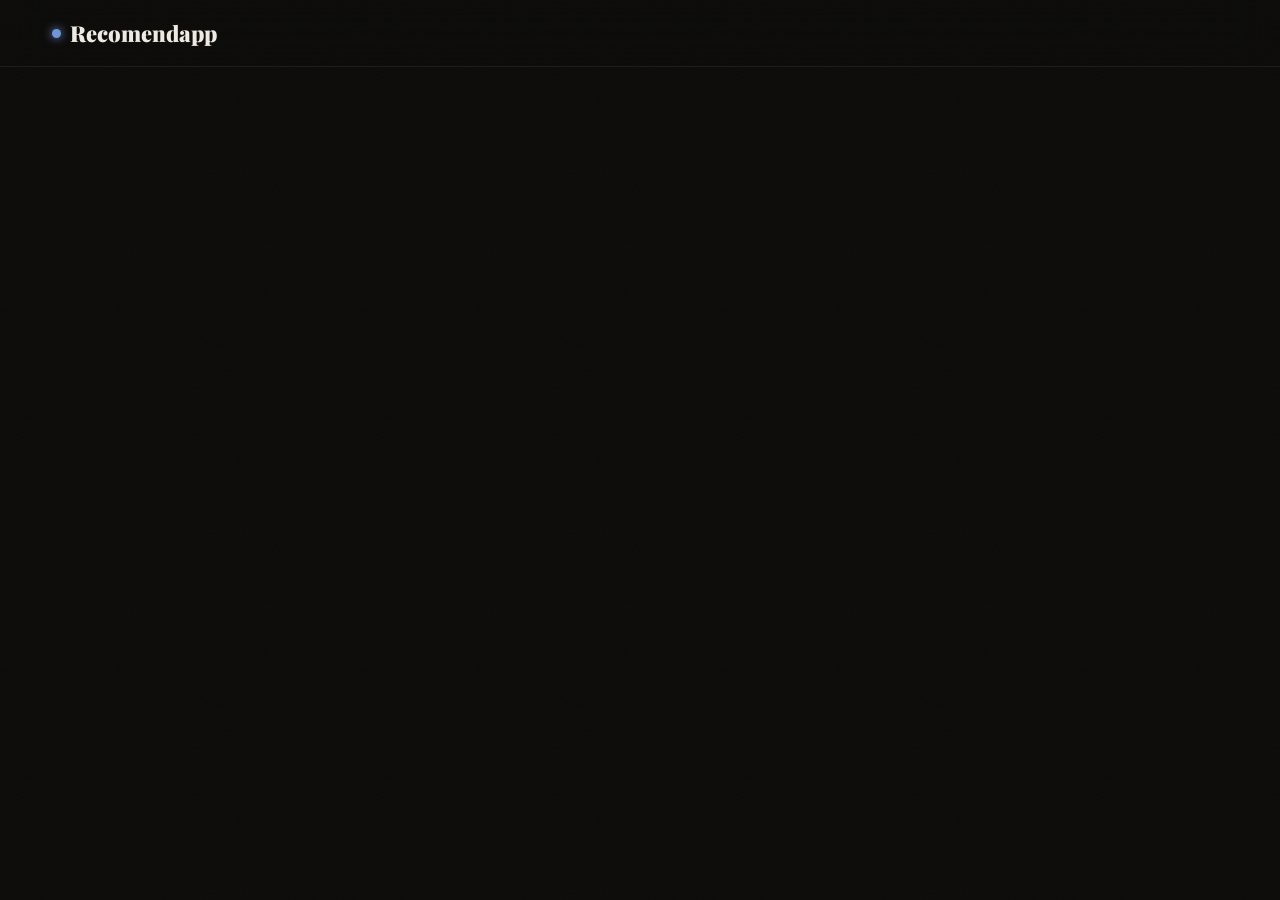
==== commit 963d0c4c: "Add files via upload" ====
--- a/index.html
+++ b/index.html
@@ -1,20 +1,16 @@
-﻿<!DOCTYPE html>
+<!DOCTYPE html>
 <html lang="es">
 <head>
 <meta charset="UTF-8">
 <meta name="viewport" content="width=device-width, initial-scale=1.0">
-<title>Recomendapp â€” ReconocÃ© quien te atendiÃ³ bien</title>
+<title>Recomendapp - Reconocé quien te atendió bien</title>
 <link rel="preconnect" href="https://fonts.googleapis.com">
 <link href="https://fonts.googleapis.com/css2?family=Playfair+Display:ital,wght@0,400;0,700;0,900;1,400;1,700&family=Instrument+Sans:ital,wght@0,300;0,400;0,500;0,600;0,700;1,400&display=swap" rel="stylesheet">
-
-<!-- MercadoPago SDK -->
 <script src="https://sdk.mercadopago.com/js/v2"></script>
-
 <link rel="stylesheet" href="./styles.css">
 </head>
 <body>
 
-<!-- NAV -->
 <nav class="topnav" id="topnav">
   <div class="logo" onclick="nav('home')">
     <div class="logo-gem"></div>
@@ -23,18 +19,16 @@
   <div class="nav-right" id="navRight"></div>
 </nav>
 
-<!-- TOAST -->
 <div class="toast-container" id="toastContainer"></div>
 
-<!-- MODAL: Responder reseÃ±a -->
 <div class="modal-overlay" id="replyModal">
   <div class="modal">
-    <h3>Responder reseÃ±a</h3>
-    <p class="modal-sub">Tu respuesta serÃ¡ visible pÃºblicamente en el perfil</p>
+    <h3>Responder reseña</h3>
+    <p class="modal-sub">Tu respuesta será visible públicamente en el perfil</p>
     <div id="modalRevPreview" style="background:var(--surface);border-radius:var(--radius);padding:14px 18px;margin-bottom:18px;font-size:13px;color:var(--text2);line-height:1.6;font-style:italic;"></div>
     <div class="field">
       <label class="field-label">Tu respuesta</label>
-      <textarea class="field-textarea" id="replyText" placeholder="EscribÃ­ tu respuesta..."></textarea>
+      <textarea class="field-textarea" id="replyText" placeholder="Escribí tu respuesta..."></textarea>
     </div>
     <div class="modal-actions">
       <button class="btn btn-ghost btn-md" onclick="closeModal()">Cancelar</button>
@@ -43,33 +37,32 @@
   </div>
 </div>
 
-<!-- MODAL: Configurar MercadoPago -->
 <div class="modal-overlay" id="mpConfigModal">
   <div class="modal">
     <h3>Configurar MercadoPago</h3>
-    <p class="modal-sub">IngresÃ¡ tus credenciales para activar los pagos reales en tu perfil.</p>
+    <p class="modal-sub">Ingresá tus credenciales para activar los pagos reales en tu perfil.</p>
     <div class="mp-info-box">
-      <span class="icon">â„¹ï¸</span>
-      <div>EncontrÃ¡ tus credenciales en <strong>mercadopago.com.ar</strong> â†’ Tu cuenta â†’ Credenciales. UsÃ¡ las credenciales de <strong>ProducciÃ³n</strong> para pagos reales.</div>
+      <span class="icon">Info</span>
+      <div>Encontrá tus credenciales en <strong>mercadopago.com.ar</strong> -> Tu cuenta -> Credenciales. Usá las credenciales de <strong>Producción</strong> para pagos reales.</div>
     </div>
     <div class="field">
       <label class="field-label">Public Key</label>
       <input class="field-input" id="mpPublicKeyInput" placeholder="APP_USR-xxxxxxxx-xxxx-xxxx-xxxx-xxxxxxxxxxxx" type="text">
-      <div class="field-hint">Empieza con APP_USR- Â· Visible en el frontend</div>
+      <div class="field-hint">Empieza con APP_USR- y es visible en el frontend</div>
     </div>
     <div class="field">
       <label class="field-label">Access Token</label>
       <div class="field-pw-wrap">
         <input class="field-input" id="mpAccessTokenInput" placeholder="APP_USR-xxxxxxxxxxxx" type="password">
-        <button class="pw-toggle" onclick="togglePw('mpAccessTokenInput',this)">ðŸ‘</button>
+        <button class="pw-toggle" onclick="togglePw('mpAccessTokenInput',this)">Ver</button>
       </div>
-      <div class="field-hint">Secret Â· Nunca exponerlo en el frontend</div>
+      <div class="field-hint">Secreto. Nunca exponerlo en el frontend</div>
     </div>
     <div class="field">
       <label class="field-label">Modo</label>
       <select class="field-select field-input" id="mpModeSelect">
-        <option value="sandbox">ðŸ§ª Sandbox (pruebas)</option>
-        <option value="production">ðŸš€ ProducciÃ³n (pagos reales)</option>
+        <option value="sandbox">Sandbox (pruebas)</option>
+        <option value="production">Producción (pagos reales)</option>
       </select>
     </div>
     <div class="modal-actions">
@@ -79,737 +72,7 @@
   </div>
 </div>
 
-<!-- HOME -->
-<div class="view active" id="view-home">
-  <section class="hero">
-    <div class="hero-orb orb-a"></div>
-    <div class="hero-orb orb-b"></div>
-    <div class="hero-orb orb-c"></div>
-    <div class="hero-pill"><span class="hero-pill-dot">NUEVO</span>Reconocimiento real con recompensa econÃ³mica</div>
-    <h1 class="hero-h1">Cada gran<br><span class="italic">atenciÃ³n merece</span>reconocimiento.</h1>
-    <p class="hero-sub">Una plataforma para dejar reseÃ±as reales con una recompensa econÃ³mica. Para profesionales, negocios y personas que hacen la diferencia.</p>
-    <div class="hero-actions">
-      <button class="btn btn-amber btn-lg" onclick="nav('form')">âœ¦ Dejar una reseÃ±a</button>
-      <!--button class="btn btn-ghost btn-lg" onclick="nav('search')">Buscar perfiles â†’</button-->
-    </div>
-    <div class="proof-row">
-      <div class="proof-avs">
-      <div class="proof-av" style="background:#4F76B8">M</div>
-        <div class="proof-av" style="background:#5EC48A">R</div>
-        <div class="proof-av" style="background:#8B6A4E">L</div>
-        <div class="proof-av" style="background:#4A7B9D">P</div>
-        <div class="proof-av" style="background:#9B6A9E">K</div>
-      </div>
-      <span class="proof-txt">+<strong>2.840 reseÃ±as</strong> publicadas este mes</span>
-    </div>
-    <div class="hero-showcase">
-      <div class="hero-panel hero-panel-main">
-        <div class="hero-panel-kicker">Para profesionales y negocios</div>
-        <div class="hero-panel-title">Tu perfil pÃºblico convierte agradecimiento en prueba social.</div>
-        <p class="hero-panel-sub">MostrÃ¡ reseÃ±as reales, montos visibles y respuestas pÃºblicas en una sola pÃ¡gina lista para compartir por WhatsApp, Instagram o donde quieras.</p>
-        <div class="hero-metrics">
-          <div class="hero-metric"><div class="hero-metric-value">1 min</div><div class="hero-metric-label">para dejar una reseÃ±a con pago incluido</div></div>
-          <div class="hero-metric"><div class="hero-metric-value">100%</div><div class="hero-metric-label">visible cuando el pago queda aprobado</div></div>
-          <div class="hero-metric"><div class="hero-metric-value">24/7</div><div class="hero-metric-label">perfil listo para recibir reconocimiento</div></div>
-        </div>
-      </div>
-      <div class="hero-side-stack">
-        <div class="hero-mini-card">
-          <h3>MÃ¡s persuasivo para quien visita tu perfil</h3>
-          <p>La persona entiende rÃ¡pido quÃ© hacer: leer reseÃ±as, confiar, contactarte y dejar su propio reconocimiento.</p>
-          <div class="hero-mini-list">
-            <span class="hero-mini-pill">Perfil compartible</span>
-            <span class="hero-mini-pill">WhatsApp directo</span>
-            <span class="hero-mini-pill">ReseÃ±a con recompensa</span>
-          </div>
-        </div>
-        <div class="hero-review-card">
-          <div class="hero-review-top">
-            <div>
-              <div class="hero-review-name">Laura Ponce</div>
-              <div class="hero-review-role">Nutricionista Â· Rosario</div>
-            </div>
-            <span class="hero-review-amount">âœ¦ $4.000</span>
-          </div>
-          <div class="hero-review-copy">"Ahora tengo un perfil que mis clientes comparten solos. Se entiende rÃ¡pido, da confianza y las reseÃ±as publicadas pesan mucho mÃ¡s."</div>
-        </div>
-      </div>
-    </div>
-  </section>
-
-  <div class="marquee-wrap">
-    <div class="marquee-inner" id="marqueeInner"></div>
-  </div>
-
-  <section class="how-wrap">
-    <div class="eyebrow" style="margin-bottom:16px">CÃ³mo funciona</div>
-    <div class="section-h">Tres pasos.<br><em>Un gesto que vale.</em></div>
-    <div class="steps-grid">
-      <div class="step-cell"><div class="step-n">01</div><h3>BuscÃ¡s el perfil</h3><p>EncontrÃ¡s al profesional o negocio que querÃ©s reconocer y abrÃ­s su pÃ¡gina pÃºblica personalizada.</p><div class="step-em">ðŸ”</div></div>
-      <div class="step-cell"><div class="step-n">02</div><h3>EscribÃ­s tu reseÃ±a</h3><p>ContÃ¡s tu experiencia con tus palabras. Con tu nombre o en forma anÃ³nima, como prefieras.</p><div class="step-em">âœï¸</div></div>
-      <div class="step-cell"><div class="step-n">03</div><h3>SumÃ¡s la recompensa</h3><p>ElegÃ­s el monto y pagÃ¡s. La reseÃ±a se publica de forma automÃ¡tica con el valor visible para todos.</p><div class="step-em">âœ¦</div></div>
-    </div>
-  </section>
-
-  <section class="feat-wrap">
-    <div class="eyebrow" style="margin-bottom:16px">Por quÃ© Recomendapp</div>
-    <div class="section-h">DiseÃ±ado para que<br><em>funcione de verdad.</em></div>
-    <div class="feat-grid" style="margin-top:52px">
-      <div class="feat-card wide"><div class="feat-ico" style="width:64px;height:64px;font-size:30px;margin-bottom:0;flex-shrink:0">ðŸ†</div><div><h4>Reconocimiento que se siente</h4><p>No es solo una estrella. Es un mensaje real, un nombre real y un aporte econÃ³mico concreto. Quien lo recibe sabe exactamente cuÃ¡nto valiÃ³ para vos.</p></div></div>
-      <div class="feat-card"><div class="feat-ico">ðŸ’³</div><h4>Pagos integrados con MercadoPago</h4><p>Checkout Pro nativo. El pago es condiciÃ³n para publicar, lo que hace que cada reseÃ±a cuente.</p></div>
-      <div class="feat-card"><div class="feat-ico">ðŸ“Š</div><h4>Panel completo</h4><p>MÃ©tricas de recaudaciÃ³n, gestiÃ³n de reseÃ±as, respuestas y ediciÃ³n de perfil desde un solo lugar.</p></div>
-      <div class="feat-card"><div class="feat-ico">ðŸ”—</div><h4>Compartible al instante</h4><p>Un enlace Ãºnico para tu perfil. EnviÃ¡selo a clientes por WhatsApp, redes o email en segundos.</p></div>
-      <div class="feat-card"><div class="feat-ico">ðŸ™ˆ</div><h4>Anonimato opcional</h4><p>El cliente decide si publicar con nombre o de forma anÃ³nima. La recompensa siempre queda visible.</p></div>
-    </div>
-  </section>
-
-  <div class="cta-banner">
-    <div class="eyebrow" style="margin-bottom:16px;text-align:center">EmpezÃ¡ hoy</div>
-    <div class="section-h" style="text-align:center;margin-bottom:16px">CreÃ¡ tu perfil <em>gratis</em><br>en minutos.</div>
-    <p style="color:var(--text2);max-width:420px;margin:0 auto 36px;line-height:1.65;font-size:15px">Sin tarjeta de crÃ©dito. Sin configuraciones complejas. EmpezÃ¡ a recibir reconocimiento hoy.</p>
-    <button class="btn btn-amber btn-lg" onclick="nav('register')">Crear mi perfil gratis â†’</button>
-  </div>
-</div>
-
-<!-- LOGIN -->
-<div class="view" id="view-login">
-<div class="auth-wrap">
-  <div class="auth-left">
-    <div class="auth-left-orb"></div>
-    <div class="logo" style="align-self:flex-start"><div class="logo-gem"></div>Recomendapp</div>
-    <div class="auth-left-quote">El reconocimiento<br>que das tambiÃ©n<br><em>te define.</em></div>
-    <p class="auth-left-sub">MÃ¡s de 2.800 profesionales ya reciben reconocimiento real con recompensa en Recomendapp.</p>
-    <div class="auth-testimonial">
-      <p class="auth-test-text">"Desde que tengo mi perfil en Recomendapp, mis clientes me mandan el link a otros. Es la mejor carta de presentaciÃ³n que tuve."</p>
-      <div class="auth-test-author"><div class="avatar av-sm" style="background:linear-gradient(135deg,#5B8FCC,#3A6BAA)">LP</div><div><div class="auth-test-name">Laura Ponce</div><div class="auth-test-role">Nutricionista Â· Rosario</div></div></div>
-    </div>
-  </div>
-  <div class="auth-right">
-    <div class="auth-form-box">
-      <h2>Bienvenido de nuevo</h2>
-      <p class="auth-sub">IngresÃ¡ a tu panel de Recomendapp</p>
-      <button class="social-btn" onclick="loginWithGoogle()">
-        <svg width="18" height="18" viewBox="0 0 18 18"><path d="M17.64 9.2c0-.637-.057-1.251-.164-1.84H9v3.481h4.844a4.14 4.14 0 0 1-1.796 2.716v2.259h2.908c1.702-1.567 2.684-3.875 2.684-6.615Z" fill="#4285F4"/><path d="M9 18c2.43 0 4.467-.806 5.956-2.18l-2.908-2.259c-.806.54-1.837.86-3.048.86-2.344 0-4.328-1.584-5.036-3.711H.957v2.332A8.997 8.997 0 0 0 9 18Z" fill="#34A853"/><path d="M3.964 10.71A5.41 5.41 0 0 1 3.682 9c0-.593.102-1.17.282-1.71V4.958H.957A8.996 8.996 0 0 0 0 9c0 1.452.348 2.827.957 4.042l3.007-2.332Z" fill="#FBBC05"/><path d="M9 3.58c1.321 0 2.508.454 3.44 1.345l2.582-2.58C13.463.891 11.426 0 9 0A8.997 8.997 0 0 0 .957 4.958L3.964 6.29C4.672 4.163 6.656 3.58 9 3.58Z" fill="#EA4335"/></svg>
-        Continuar con Google
-      </button>
-      <div class="divider">o</div>
-      <div class="field"><label class="field-label">Email</label><input class="field-input" type="email" placeholder="tu@email.com" id="loginEmail"></div>
-      <div class="field">
-        <label class="field-label">ContraseÃ±a</label>
-        <div class="field-pw-wrap">
-          <input class="field-input" type="password" placeholder="â€¢â€¢â€¢â€¢â€¢â€¢â€¢â€¢" id="loginPw">
-          <button class="pw-toggle" onclick="togglePw('loginPw',this)">ðŸ‘</button>
-        </div>
-        <div style="text-align:right;margin-top:6px"><span class="auth-link" style="font-size:12px" onclick="nav('forgot')">Â¿Olvidaste tu contraseÃ±a?</span></div>
-      </div>
-      <button class="btn btn-amber btn-full" onclick="doLogin()" style="margin-top:8px">Ingresar</button>
-      <p class="auth-switch">Â¿No tenÃ©s cuenta? <span class="auth-link" onclick="nav('register')">Crear una gratis</span></p>
-    </div>
-  </div>
-</div>
-</div>
-
-<!-- REGISTER -->
-<div class="view" id="view-register">
-<div class="auth-wrap">
-  <div class="auth-left">
-    <div class="auth-left-orb"></div>
-    <div class="logo" style="align-self:flex-start"><div class="logo-gem"></div>Recomendapp</div>
-    <div class="auth-left-quote">Tu trabajo <em>merece</em><br>ser reconocido.</div>
-    <p class="auth-left-sub">CreÃ¡ tu perfil en minutos. Sin tarjeta de crÃ©dito. EmpezÃ¡ a recibir reseÃ±as con recompensa hoy.</p>
-    <div class="auth-testimonial">
-      <p class="auth-test-text">"En la primera semana recibÃ­ 4 reseÃ±as y $18.000 de recompensa. Nunca pensÃ© que agradecer fuera tan simple."</p>
-      <div class="auth-test-author"><div class="avatar av-sm" style="background:linear-gradient(135deg,#5EC48A,#3A9A68)">RG</div><div><div class="auth-test-name">Rodrigo GarcÃ­a</div><div class="auth-test-role">Entrenador personal Â· CABA</div></div></div>
-    </div>
-  </div>
-  <div class="auth-right">
-    <div class="auth-form-box" style="max-width:460px">
-      <h2>Crear mi perfil</h2>
-      <p class="auth-sub">EmpezÃ¡ a recibir reconocimiento real</p>
-      <div class="two-col">
-        <div class="field"><label class="field-label">Nombre</label><input class="field-input" type="text" placeholder="Juan" id="regNombre"></div>
-        <div class="field"><label class="field-label">Apellido</label><input class="field-input" type="text" placeholder="GarcÃ­a" id="regApellido"></div>
-      </div>
-      <div class="field"><label class="field-label">Email</label><input class="field-input" type="email" placeholder="tu@email.com" id="regEmail"></div>
-      <div class="field">
-        <label class="field-label">ContraseÃ±a</label>
-        <div class="field-pw-wrap">
-          <input class="field-input" type="password" placeholder="MÃ­nimo 8 caracteres" id="regPw">
-          <button class="pw-toggle" onclick="togglePw('regPw',this)">ðŸ‘</button>
-        </div>
-      </div>
-      <div class="field">
-        <label class="field-label">CategorÃ­a</label>
-        <select class="field-select field-input">
-          <option value="">SeleccionÃ¡ tu rubro</option>
-          <option>Salud y bienestar</option>
-          <option>GastronomÃ­a</option>
-          <option>EducaciÃ³n</option>
-          <option>Servicios del hogar</option>
-          <option>Belleza y estÃ©tica</option>
-          <option>Deporte y fitness</option>
-          <option>TecnologÃ­a</option>
-          <option>Servicios profesionales</option>
-          <option>Otro</option>
-        </select>
-      </div>
-      <p style="font-size:11px;font-weight:700;letter-spacing:2px;text-transform:uppercase;color:var(--text3);margin-bottom:10px">ElegÃ­ tu plan</p>
-      <div class="plan-cards">
-        <div class="plan-card selected" id="planFree" onclick="selectPlan('free')"><div class="plan-name">Gratis</div><div class="plan-price">$0</div><div class="plan-desc">Hasta 20 reseÃ±as</div></div>
-        <div class="plan-card" id="planPro" onclick="selectPlan('pro')"><div class="plan-name">Pro</div><div class="plan-price">$4.990/mes</div><div class="plan-desc">ReseÃ±as ilimitadas + analytics</div></div>
-      </div>
-      <button class="btn btn-amber btn-full" onclick="doRegister()">Crear perfil gratis â†’</button>
-      <p style="font-size:12px;color:var(--text3);text-align:center;margin-top:12px;line-height:1.5">Al registrarte aceptÃ¡s los <span class="auth-link" style="font-size:12px">tÃ©rminos de uso</span> y la <span class="auth-link" style="font-size:12px">polÃ­tica de privacidad</span>.</p>
-      <p class="auth-switch">Â¿Ya tenÃ©s cuenta? <span class="auth-link" onclick="nav('login')">IngresÃ¡</span></p>
-    </div>
-  </div>
-</div>
-</div>
-
-<!-- FORGOT PASSWORD -->
-<div class="view" id="view-forgot">
-<div class="forgot-view">
-  <div class="forgot-card">
-    <div style="font-size:36px;margin-bottom:20px">ðŸ”‘</div>
-    <h2>Recuperar contraseÃ±a</h2>
-    <p>IngresÃ¡ tu email y te enviamos un link para restablecer tu contraseÃ±a.</p>
-    <div class="field"><label class="field-label">Email</label><input class="field-input" type="email" placeholder="tu@email.com" id="forgotEmail"></div>
-    <button class="btn btn-amber btn-full" onclick="doForgot()">Enviar link de recuperaciÃ³n</button>
-    <p class="auth-switch" style="margin-top:16px"><span class="auth-link" onclick="nav('login')">â† Volver al login</span></p>
-  </div>
-</div>
-</div>
-
-<!-- SEARCH 
-<div class="view" id="view-search">
-<div class="search-view">
-<div class="search-inner">
-  <div class="eyebrow" style="margin-bottom:12px">Directorio</div>
-  <div class="section-h" style="font-size:clamp(28px,4vw,42px);margin-bottom:28px">EncontrÃ¡ a quien<br><em>querÃ©s reconocer</em></div>
-  <div class="search-bar-wrap">
-    <input class="search-bar" type="text" placeholder="Buscar por nombre, rubro o ciudad..." id="searchInput" oninput="doSearch()">
-    <button class="btn btn-amber btn-md" onclick="doSearch()">Buscar</button>
-  </div>
-  <div class="filter-chips" id="filterChips">
-    <div class="f-chip act" onclick="setFilter(this,'Todos')">Todos</div>
-    <div class="f-chip" onclick="setFilter(this,'Salud')">ðŸ©º Salud</div>
-    <div class="f-chip" onclick="setFilter(this,'EducaciÃ³n')">ðŸ“š EducaciÃ³n</div>
-    <div class="f-chip" onclick="setFilter(this,'GastronomÃ­a')">ðŸ½ GastronomÃ­a</div>
-    <div class="f-chip" onclick="setFilter(this,'Deporte')">ðŸ’ª Deporte</div>
-    <div class="f-chip" onclick="setFilter(this,'Belleza')">ðŸ’… Belleza</div>
-    <div class="f-chip" onclick="setFilter(this,'TecnologÃ­a')">ðŸ’» TecnologÃ­a</div>
-  </div>
-  <div class="profile-grid" id="profileGrid"></div>
-</div>
-</div>
-</div>-->
-
-<!-- PUBLIC PROFILE -->
-<div class="view" id="view-profile">
-<div class="pub-view">
-  <div class="pub-cover" id="pubCover"><div class="cov-grad"></div><div class="cov-pattern"></div><div class="cov-dots"></div></div>
-  <div class="pub-body">
-    <div class="pub-top">
-      <div class="pub-avatar-wrap">
-        <div class="pub-avatar" id="pubAvatarText">MA</div>
-        <div class="pub-av-ring"></div>
-      </div>
-      <div class="pub-action-row">
-        <button class="btn btn-surface btn-sm" onclick="doShare()">â†‘ Compartir</button>
-        <button class="btn btn-ghost btn-sm" onclick="nav('form')">âœ¦ Dejar reseÃ±a</button>
-      </div>
-    </div>
-    <div class="pub-name" id="pubName">Cargando perfil...</div>
-    <div class="pub-meta">
-      <span id="pubRole">PsicÃ³loga clÃ­nica</span>
-      <div class="meta-dot"></div>
-      <span id="pubCity">Buenos Aires, AR</span>
-      <span class="badge badge-green" id="pubVerified">âœ“ Verificada</span>
-    </div>
-    <p class="pub-bio" id="pubBio">AcompaÃ±amiento terapÃ©utico en adultos y adolescentes. Especializada en TCC y enfoque sistÃ©mico. MÃ¡s de 12 aÃ±os de experiencia clÃ­nica y formaciÃ³n continua.</p>
-    <div class="pub-tags" id="pubTags"></div>
-    <div class="pub-quickbar" id="pubQuickbar"></div>
-    <div class="pub-review-hero" id="pubReviewHero"></div>
-    <div class="pub-proof-strip" id="pubProofStrip"></div>
-    <div class="pub-cred-grid" id="pubCredGrid"></div>
-    <div class="pub-trust-grid" id="pubTrustGrid"></div>
-    <div class="stats-bar" id="pubStats"></div>
-    <div class="pub-cta-panel" id="pubCtaPanel"></div>
-    <div class="pub-gallery-wrap" id="pubRewardsSection">
-      <div class="pub-gallery-head">
-        <div>
-          <div class="pub-gallery-title">Recompensas por dejar tu reseÃ±a</div>
-          <div class="pub-gallery-sub">Estos premios se entregan cuando tu pago queda aprobado. No tienen precio aparte: son un reconocimiento adicional por tomarte el tiempo de dejar una reseÃ±a valiosa.</div>
-        </div>
-      </div>
-      <div class="pub-gallery-grid" id="pubRewardsGrid"></div>
-    </div>
-    <div class="pub-gallery-wrap" id="pubMediaSection">
-      <div class="pub-gallery-head">
-        <div>
-          <div class="pub-gallery-title">GalerÃ­a y contenido desbloqueable</div>
-          <div class="pub-gallery-sub">PodÃ©s publicar imÃ¡genes, videos, PDFs u otros archivos. El perfil decide cuÃ¡les se ven gratis, cuÃ¡les requieren pago y si el contenido se descarga o solo se visualiza desde la pÃ¡gina.</div>
-        </div>
-        <button class="btn btn-amber btn-md" onclick="nav('media')">Ver galerÃ­a completa</button>
-      </div>
-      <div class="pub-gallery-grid" id="pubMediaPreviewGrid"></div>
-    </div>
-    <div class="pub-section-head">
-      <div>
-        <div class="pub-section-title">ReseÃ±as recibidas</div>
-        <div class="pub-section-sub">La prueba social principal del perfil. AcÃ¡ se ve la experiencia real de quienes ya dejaron su reconocimiento.</div>
-      </div>
-      <div style="font-size:12px;color:var(--text3)" id="revCount"></div>
-    </div>
-    <div id="pubReviews"></div>
-</div>
-</div>
-</div>
-
-<!-- MEDIA VAULT -->
-<div class="view" id="view-media">
-<div class="pub-view">
-  <div class="pub-body" style="padding-top:110px">
-    <div class="pub-gallery-head" style="margin-bottom:24px">
-      <div>
-        <div class="eyebrow" style="margin-bottom:10px">GalerÃ­a</div>
-        <div class="pub-gallery-title">Contenido pÃºblico y desbloqueable</div>
-        <div class="pub-gallery-sub">Las piezas pÃºblicas se ven al instante. Las privadas se habilitan cuando se aprueba el pago, y despuÃ©s pueden descargarse o visualizarse segÃºn lo que haya definido el perfil.</div>
-      </div>
-      <div class="pub-action-row">
-        <button class="btn btn-surface btn-sm" onclick="nav('profile')">â† Volver al perfil</button>
-        <button class="btn btn-amber btn-sm" onclick="nav('form')">Dejar reseÃ±a</button>
-      </div>
-    </div>
-    <div class="pub-gallery-grid" id="mediaVaultGrid"></div>
-  </div>
-</div>
-</div>
-
-<!-- FORM (pago con MercadoPago) -->
-<div class="view" id="view-form">
-<div class="form-view">
-  <div class="form-wrap">
-    <div class="form-profile-header">
-      <div class="avatar av-md" id="formProfileAvatar" style="background:linear-gradient(135deg,#4F76B8,#94B8F0)">MA</div>
-      <div class="form-prof-info">
-        <div class="name" id="formProfileName">Perfil</div>
-        <div class="role" id="formProfileMeta">Profesional Â· Ciudad</div>
-      </div>
-    </div>
-    <div class="form-body">
-      <div class="form-fastlane">
-        <div class="form-fastlane-copy">
-          <h3>DejÃ¡ una reseÃ±a valiosa en menos de 1 minuto</h3>
-          <p>ContÃ¡ quÃ© hizo bien esta persona, elegÃ­ el monto y pagÃ¡ seguro con Mercado Pago. Se publica automÃ¡ticamente cuando el pago queda aprobado.</p>
-        </div>
-        <div class="form-fastlane-badges">
-          <span class="form-fastlane-badge">RÃ¡pido</span>
-          <span class="form-fastlane-badge">Seguro</span>
-          <span class="form-fastlane-badge">Con impacto real</span>
-        </div>
-      </div>
-      <!-- Anonimato -->
-      <p style="font-size:11px;font-weight:700;letter-spacing:2px;text-transform:uppercase;color:var(--text3);margin-bottom:12px">Â¿QuerÃ©s publicar anÃ³nimamente?</p>
-      <div class="switch-row" onclick="toggleSwitch('anonSwitch','nameSection')" style="margin-bottom:20px">
-        <div class="switch-row-left">
-          <span class="switch-row-icon">ðŸ™ˆ</span>
-          <div><div class="switch-row-title">Publicar anÃ³nimamente</div><div class="switch-row-sub">Tu reseÃ±a aparecerÃ¡ sin nombre ni apellido</div></div>
-        </div>
-        <div class="switch-track" id="anonSwitch"><div class="switch-knob"></div></div>
-      </div>
-
-      <div id="nameSection" style="overflow:hidden;transition:max-height .35s cubic-bezier(.23,1,.32,1);max-height:150px">
-        <div class="two-col">
-          <div class="field"><label class="field-label">Nombre</label><input class="field-input" id="fNombre" placeholder="Juan"></div>
-          <div class="field"><label class="field-label">Apellido</label><input class="field-input" id="fApellido" placeholder="GarcÃ­a"></div>
-        </div>
-      </div>
-
-      <div class="field"><label class="field-label">Tu reseÃ±a</label><textarea class="field-textarea" id="fMsg" placeholder="ContÃ¡ tu experiencia. Â¿QuÃ© te aportÃ³? Â¿QuÃ© destacarÃ­as? SÃ© sincero..."></textarea></div>
-      <div class="field-inline-help">Mientras mÃ¡s concreta sea la reseÃ±a, mÃ¡s confianza genera en quien vea este perfil.</div>
-      <div class="review-quick-prompts">
-        <button type="button" class="review-prompt-chip" onclick="addReviewPrompt('Me hizo sentir en confianza desde el primer momento.')">GenerÃ³ confianza</button>
-        <button type="button" class="review-prompt-chip" onclick="addReviewPrompt('Fue muy claro/a, profesional y atento/a en todo el proceso.')">Muy profesional</button>
-        <button type="button" class="review-prompt-chip" onclick="addReviewPrompt('Lo que mÃ¡s valoro es la dedicaciÃ³n y el seguimiento.')">Buena dedicaciÃ³n</button>
-        <button type="button" class="review-prompt-chip" onclick="addReviewPrompt('Lo/la volverÃ­a a elegir y recomendarÃ­a sin dudas.')">Lo recomendarÃ­a</button>
-      </div>
-
-      <!-- Monto -->
-      <p style="font-size:11px;font-weight:700;letter-spacing:2px;text-transform:uppercase;color:var(--text3);margin-bottom:10px">Monto de recompensa</p>
-      <div class="amount-grid" id="amtGrid">
-        <div class="amt-pill" onclick="selAmt(this,'500')">$500</div>
-        <div class="amt-pill sel" onclick="selAmt(this,'1000')">$1.000</div>
-        <div class="amt-pill" onclick="selAmt(this,'2000')">$2.000</div>
-        <div class="amt-pill" onclick="selAmt(this,'5000')">$5.000</div>
-        <div class="amt-pill" onclick="selAmt(this,'10000')">$10.000</div>
-        <div class="amt-pill" onclick="selAmt(this,'20000')">$20.000</div>
-        <div class="amt-pill" onclick="selAmt(this,'50000')">$50.000</div>
-        <div class="amt-pill" onclick="selAmt(this,'0')">Otro</div>
-      </div>
-      <div class="custom-amt">
-        <span class="custom-amt-sym">$ monto personalizado</span>
-        <input type="number" id="customAmt" placeholder="Ej: 3500" oninput="STATE.selectedAmt=parseInt(this.value)||0">
-      </div>
-
-      <!-- Medio de pago -->
-      <p style="font-size:11px;font-weight:700;letter-spacing:2px;text-transform:uppercase;color:var(--text3);margin-bottom:10px">Medio de pago</p>
-      <div class="pay-chips" id="payChips">
-        <div class="pay-chip sel" onclick="selPay(this,'mercadopago')">ðŸ’³ MercadoPago / Tarjeta</div>
-        <!--div class="pay-chip" onclick="selPay(this,'transfer')">ðŸ¦ Transferencia</div>
-        <div class="pay-chip" onclick="selPay(this,'cash')">ðŸ’° Efectivo</div-->
-      </div>
-
-      <div id="transferInfoBox" class="mp-info-box" style="margin-top:14px;display:none">
-        <span class="icon">ðŸ¦</span>
-        <div id="transferInfoText">Este perfil todavÃ­a no configurÃ³ sus datos de cobro.</div>
-      </div>
-
-      <!-- Contenedor MercadoPago Bricks / info checkout -->
-      <div id="mp-brick-container"></div>
-
-      <button class="form-submit" id="submitBtn" onclick="submitReview()">
-        <span id="submitBtnText">âœ¦ Pagar y publicar reseÃ±a</span>
-      </button>
-      <div class="form-speed-note">Tip: si querÃ©s hacerlo todavÃ­a mÃ¡s rÃ¡pido, podÃ©s dejar tu reseÃ±a en modo anÃ³nimo y elegir uno de los montos sugeridos.</div>
-      <p class="form-disclaimer">Al publicar aceptÃ¡s los <a onclick="toast('TÃ©rminos de uso','info')">tÃ©rminos de uso</a> y la <a onclick="toast('PolÃ­tica de privacidad','info')">polÃ­tica de privacidad</a>. El pago es condiciÃ³n para publicar.</p>
-    </div>
-  </div>
-</div>
-</div>
-
-<!-- CONFIRMATION -->
-<div class="view" id="view-confirm">
-<div class="confirm-view">
-  <div class="confirm-bg"></div>
-  <div class="confirm-card">
-    <div class="confirm-icon">ðŸŽ‰</div>
-    <h2>Â¡Gracias por reconocerla!</h2>
-    <p class="c-sub">Tu reseÃ±a fue guardada para este perfil. Si el pago corresponde, aparecerÃ¡ publicada automÃ¡ticamente.</p>
-    <span class="badge badge-green" style="margin-bottom:24px;padding:8px 20px;font-size:13px">âœ“ ReseÃ±a publicada exitosamente</span>
-    <div class="confirm-summary">
-      <div class="cs-row"><span class="cs-label">ReseÃ±a para</span><span class="cs-value" id="csProfileName">Este perfil</span></div>
-      <div class="cs-row"><span class="cs-label">Publicada como</span><span class="cs-value" id="csAuthor">Visitante</span></div>
-      <div class="cs-row"><span class="cs-label">Medio de pago</span><span class="cs-value" id="csPago">ðŸ’³ MercadoPago</span></div>
-      <div class="cs-row"><span class="cs-label">Recompensa enviada</span><span class="cs-value gold" id="csAmount">$1.000 âœ¦</span></div>
-    </div>
-    <div class="confirm-btns">
-      <button class="btn btn-green btn-full" style="border-radius:var(--radius)" onclick="doShare()">â†‘ Compartir perfil</button>
-      <button class="btn btn-ghost btn-full" style="border-radius:var(--radius)" onclick="nav('profile')">Ver el perfil publicado</button>
-      <button class="btn btn-surface btn-full" style="border-radius:var(--radius)" onclick="nav('home')">Volver al inicio</button>
-    </div>
-  </div>
-</div>
-</div>
-
-<!-- DASHBOARD -->
-<div class="view" id="view-dashboard">
-<div class="dash-view">
-<div class="dash-inner">
-  <div class="dash-top">
-    <div class="dash-top-left">
-      <div class="avatar av-lg" id="dashAvatar">MA</div>
-      <div>
-        <div class="dash-title" id="dashTitle">Mi panel</div>
-        <div class="dash-subtitle" id="dashSubtitle">PsicÃ³loga clÃ­nica Â· Buenos Aires</div>
-      </div>
-    </div>
-    <div class="dash-top-right">
-      <button class="btn btn-surface btn-sm" onclick="doShare()">â†‘ Copiar enlace</button>
-      <button class="btn btn-amber btn-sm" onclick="nav('settings')">âš™ ConfiguraciÃ³n</button>
-    </div>
-  </div>
-
-  <div class="metrics-row">
-    <div class="metric highlight"><div class="m-label">Total recaudado</div><div class="m-value" id="mTotal">$142.500</div><div class="m-sub up" id="mTotalSub">â†‘ $18.000 este mes</div></div>
-    <div class="metric"><div class="m-label">ReseÃ±as recibidas</div><div class="m-value" id="mReviews">38</div><div class="m-sub up">â†‘ 5 esta semana</div></div>
-    <div class="metric"><div class="m-label">Recompensa promedio</div><div class="m-value" id="mAvg">$3.750</div><div class="m-sub">Por reseÃ±a</div></div>
-    <div class="metric"><div class="m-label">Sin responder</div><div class="m-value" style="color:var(--red)" id="pendingCount">3</div><div class="m-sub down">Requieren atenciÃ³n</div></div>
-  </div>
-
-  <div class="dash-tabs">
-    <button class="d-tab act" onclick="dashTab(this,'tabReseÃ±as')">ReseÃ±as</button>
-    <button class="d-tab" onclick="dashTab(this,'tabAnalytics')">Analytics</button>
-    <button class="d-tab" onclick="dashTab(this,'tabPagos')">Pagos</button>
-    <button class="d-tab" onclick="dashTab(this,'tabPerfil')">Editar perfil</button>
-  </div>
-
-  <div id="tabReseÃ±as">
-    <div class="dash-grid">
-      <div class="dash-main">
-        <div class="dash-panel">
-          <div class="panel-title">Ãšltimas reseÃ±as <span class="panel-title-right">Ver todas</span></div>
-          <div id="dashReviews"></div>
-        </div>
-      </div>
-      <div class="dash-side">
-        <div class="dash-panel">
-          <div class="panel-title">Enlace del perfil</div>
-          <div class="link-copy-row"><span id="profileLinkDisplay">Enlace del perfil</span><button class="link-copy-btn" onclick="doShare()">Copiar</button></div>
-          <button class="btn btn-amber btn-full" style="border-radius:var(--radius);font-size:13px;padding:12px" onclick="nav('form')">Vista del formulario â†’</button>
-        </div>
-        <div class="dash-panel">
-          <div class="panel-title">Actividad reciente</div>
-          <div id="activityFeed"></div>
-        </div>
-      </div>
-    </div>
-  </div>
-
-  <div id="tabAnalytics" style="display:none">
-    <div class="dash-grid">
-      <div class="dash-panel"><div class="panel-title">Ingresos Ãºltimos 7 dÃ­as</div><div class="chart-bars" id="chartBars"></div><div style="display:flex;justify-content:space-between;margin-top:8px" id="chartLabels"></div></div>
-      <div class="dash-panel"><div class="panel-title">DistribuciÃ³n de montos</div><div id="amtDistrib"></div></div>
-    </div>
-    <div style="display:grid;grid-template-columns:1fr 1fr 1fr;gap:14px;margin-top:14px">
-      <div class="dash-panel" style="text-align:center"><div class="m-label">ReseÃ±as este mes</div><div style="font-family:'Playfair Display',serif;font-size:36px;font-weight:900;color:var(--amber);margin-top:8px" id="analyticsMonthCount">12</div></div>
-      <div class="dash-panel" style="text-align:center"><div class="m-label">Tasa de respuesta</div><div style="font-family:'Playfair Display',serif;font-size:36px;font-weight:900;color:var(--green);margin-top:8px" id="analyticsReplyRate">87%</div></div>
-      <div class="dash-panel" style="text-align:center"><div class="m-label">Vistas del perfil</div><div style="font-family:'Playfair Display',serif;font-size:36px;font-weight:900;color:var(--text);margin-top:8px">248</div></div>
-    </div>
-  </div>
-
-  <div id="tabPagos" style="display:none">
-    <div class="dash-panel"><div class="panel-title">Historial de pagos</div><div id="payHistory"></div></div>
-  </div>
-
-  <div id="tabPerfil" style="display:none">
-    <div class="dash-grid">
-      <div class="dash-panel">
-        <div class="panel-title">InformaciÃ³n del perfil</div>
-        <div class="two-col" style="margin-bottom:0">
-          <div class="field"><label class="field-label">Nombre</label><input class="field-input" value="" id="editNombre"></div>
-          <div class="field"><label class="field-label">Apellido</label><input class="field-input" value="" id="editApellido"></div>
-        </div>
-        <div class="field"><label class="field-label">Especialidad / Rubro</label><input class="field-input" value="PsicÃ³loga clÃ­nica" id="editRole"></div>
-        <div class="field"><label class="field-label">Ciudad</label><input class="field-input" value="Buenos Aires" id="editCity"></div>
-        <div class="field"><label class="field-label">TelÃ©fono pÃºblico</label><input class="field-input" value="" id="editPhone" placeholder="+54 9 11 1234 5678"></div>
-        <div class="field"><label class="field-label">DescripciÃ³n</label><textarea class="field-textarea" id="editBio">AcompaÃ±amiento terapÃ©utico en adultos y adolescentes. Especializada en TCC y enfoque sistÃ©mico.</textarea></div>
-        <div class="field"><label class="field-label">Tags (separados por coma)</label><input class="field-input" value="TCC, SistÃ©mico, Adultos, Adolescentes" id="editTags"></div>
-        <div class="field"><label class="field-label">Foto de perfil</label><input class="field-input" type="file" id="editAvatarFile" accept="image/*"></div>
-        <div class="field"><label class="field-label">Portada</label><input class="field-input" type="file" id="editCoverFile" accept="image/*"></div>
-        <button class="btn btn-amber btn-md" onclick="saveProfile()">Guardar cambios</button>
-
-        <div class="gallery-editor">
-          <div class="gallery-editor-head">
-            <div>
-              <div class="gallery-editor-title">Recompensas por reseÃ±a</div>
-              <div class="gallery-editor-sub">Estas recompensas no tienen precio y se entregan despuÃ©s de que se aprueba el pago de la reseÃ±a.</div>
-            </div>
-          </div>
-          <div class="two-col">
-            <div class="field"><label class="field-label">TÃ­tulo</label><input class="field-input" id="rewardTitle" placeholder="SesiÃ³n bonus"></div>
-            <div class="field"><label class="field-label">Estado</label><select class="field-select field-input" id="rewardActive"><option value="true">Activa</option><option value="false">Oculta</option></select></div>
-          </div>
-          <div class="field"><label class="field-label">DescripciÃ³n</label><textarea class="field-textarea" id="rewardDescription" placeholder="QuÃ© recibe la persona despuÃ©s de dejar su reseÃ±a y aprobarse el pago."></textarea></div>
-          <div class="two-col">
-            <div class="field"><label class="field-label">Imagen</label><input class="field-input" type="file" id="rewardImageFile" accept="image/*"></div>
-            <div class="field"><label class="field-label">O URL de imagen</label><input class="field-input" id="rewardImageUrl" placeholder="https://..."></div>
-          </div>
-          <div class="gallery-admin-actions">
-            <button class="btn btn-amber btn-md" onclick="saveRewardItem()">Guardar recompensa</button>
-            <button class="btn btn-ghost btn-md" onclick="resetRewardForm()">Limpiar</button>
-          </div>
-          <div class="gallery-admin-list" id="rewardAdminList"></div>
-        </div>
-
-        <div class="gallery-editor" style="margin-top:18px">
-          <div class="gallery-editor-head">
-            <div>
-              <div class="gallery-editor-title">GalerÃ­a de imÃ¡genes</div>
-              <div class="gallery-editor-sub">SubÃ­ una imagen o un combo. Las pÃºblicas se muestran abiertas; las privadas aparecen bloqueadas y se desbloquean despuÃ©s del pago.</div>
-            </div>
-          </div>
-          <div class="two-col">
-            <div class="field"><label class="field-label">TÃ­tulo</label><input class="field-input" id="mediaTitle" placeholder="Pack inspiraciÃ³n"></div>
-            <div class="field"><label class="field-label">Precio</label><input class="field-input" id="mediaPrice" type="number" placeholder="2500"></div>
-          </div>
-          <div class="two-col">
-            <div class="field"><label class="field-label">Visibilidad</label><select class="field-select field-input" id="mediaVisibility"><option value="public">PÃºblica</option><option value="private">Privada</option></select></div>
-            <div class="field"><label class="field-label">Tipo</label><select class="field-select field-input" id="mediaIsCombo"><option value="false">Imagen individual</option><option value="true">Combo de imÃ¡genes</option></select></div>
-          </div>
-          <div class="two-col">
-            <div class="field"><label class="field-label">Estado</label><select class="field-select field-input" id="mediaActive"><option value="true">Activa</option><option value="false">Oculta</option></select></div>
-            <div class="field"><label class="field-label">Archivo / URL final</label><input class="field-input" id="mediaDownloadUrl" placeholder="https://..."></div>
-          </div>
-          <div class="two-col">
-            <div class="field"><label class="field-label">Formato</label><select class="field-select field-input" id="mediaKind"><option value="image">Imagen</option><option value="video">Video</option><option value="pdf">PDF</option><option value="file">Archivo</option></select></div>
-            <div class="field"><label class="field-label">Acceso</label><select class="field-select field-input" id="mediaAllowDownload"><option value="true">Permitir descarga</option><option value="false">Solo ver / abrir</option></select></div>
-          </div>
-          <div class="field"><label class="field-label">DescripciÃ³n</label><textarea class="field-textarea" id="mediaDescription" placeholder="ExplicÃ¡ quÃ© incluye, si es una imagen Ãºnica o un combo, y quÃ© obtiene quien desbloquea."></textarea></div>
-          <div class="two-col">
-            <div class="field"><label class="field-label">Vista previa</label><input class="field-input" type="file" id="mediaPreviewFile" accept="image/*"></div>
-            <div class="field"><label class="field-label">O URL de preview</label><input class="field-input" id="mediaPreviewUrl" placeholder="https://..."></div>
-          </div>
-          <div class="gallery-admin-actions">
-            <button class="btn btn-amber btn-md" onclick="saveMediaItem()">Guardar imagen / combo</button>
-            <button class="btn btn-ghost btn-md" onclick="resetMediaForm()">Limpiar</button>
-          </div>
-          <div class="gallery-admin-list" id="mediaAdminList"></div>
-        </div>
-      </div>
-      <div class="dash-side">
-        <div class="dash-panel">
-          <div class="panel-title">Config. de reseÃ±as</div>
-          <div class="switch-row" onclick="toggleSwitch('swAnon')" style="margin-bottom:10px"><div class="switch-row-left"><span class="switch-row-icon">ðŸ™ˆ</span><div><div class="switch-row-title">Permitir anÃ³nimas</div><div class="switch-row-sub">ReseÃ±as sin nombre</div></div></div><div class="switch-track on" id="swAnon"><div class="switch-knob"></div></div></div>
-          <div class="switch-row" onclick="toggleSwitch('swMinAmt')" style="margin-bottom:10px"><div class="switch-row-left"><span class="switch-row-icon">ðŸ’°</span><div><div class="switch-row-title">Monto mÃ­nimo</div><div class="switch-row-sub">$500 por reseÃ±a</div></div></div><div class="switch-track" id="swMinAmt"><div class="switch-knob"></div></div></div>
-        </div>
-      </div>
-    </div>
-  </div>
-</div>
-</div>
-</div>
-
-<!-- SETTINGS -->
-<div class="view" id="view-settings">
-<div class="settings-view">
-<div class="settings-inner">
-  <div class="eyebrow" style="margin-bottom:12px">ConfiguraciÃ³n</div>
-  <div class="section-h" style="font-size:clamp(24px,3vw,36px);margin-bottom:32px">Tu cuenta</div>
-  <div class="settings-grid">
-    <div>
-      <div class="settings-nav">
-        <button class="s-nav-item act" onclick="settTab(this,'stCuenta')">ðŸ‘¤ Cuenta</button>
-        <button class="s-nav-item" onclick="settTab(this,'stPagos')">ðŸ’³ MercadoPago</button>
-        <button class="s-nav-item" onclick="settTab(this,'stPlan')">â­ Plan</button>
-        <button class="s-nav-item" onclick="settTab(this,'stNotif')">ðŸ”” Notificaciones</button>
-        <button class="s-nav-item" onclick="settTab(this,'stDanger')">âš ï¸ Zona peligrosa</button>
-      </div>
-    </div>
-    <div>
-      <!-- CUENTA -->
-      <div class="settings-panel" id="stCuenta">
-        <h3>Cuenta</h3>
-        <p class="s-sub">InformaciÃ³n bÃ¡sica de tu perfil</p>
-        <div class="two-col">
-          <div class="field"><label class="field-label">Nombre</label><input class="field-input" id="stNombre" placeholder="Juan"></div>
-          <div class="field"><label class="field-label">Apellido</label><input class="field-input" id="stApellido" placeholder="GarcÃ­a"></div>
-        </div>
-        <div class="field"><label class="field-label">TelÃ©fono</label><input class="field-input" id="stTelefono" placeholder="+54 9 11 1234 5678"></div>
-        <div class="field"><label class="field-label">Email</label><input class="field-input" type="email" id="stEmail" placeholder="tu@email.com" readonly></div>
-        <button class="btn btn-amber btn-md" onclick="saveAccountSettings()">Guardar cambios</button>
-      </div>
-
-      <!-- MERCADOPAGO -->
-      <div class="settings-panel" id="stPagos" style="display:none">
-        <h3>MercadoPago</h3>
-        <p class="s-sub">ConfigurÃ¡ tu integraciÃ³n de pagos para recibir las recompensas directamente en tu cuenta.</p>
-
-        <div id="mpStatusBadge" class="mp-status disconnected">âš¡ Sin configurar</div>
-
-        <div class="mp-info-box" style="margin-bottom:24px">
-          <span class="icon">ðŸ’¡</span>
-          <div>
-            Para recibir pagos reales, necesitÃ¡s una cuenta de MercadoPago y tus credenciales de <strong>ProducciÃ³n</strong>.
-            <br><a href="https://www.mercadopago.com.ar/developers/es/docs/checkout-pro/go-live-requirements/production-credentials" target="_blank" style="color:var(--blue);text-decoration:underline">Ver guÃ­a de credenciales â†’</a>
-          </div>
-        </div>
-
-        <div class="s-section-title">Public Key</div>
-        <div class="field">
-          <input class="field-input" id="stMpPublicKey" placeholder="APP_USR-xxxxxxxx-xxxx-xxxx-xxxx-xxxxxxxxxxxx">
-          <div class="field-hint">Se usa en el frontend para inicializar el SDK de MercadoPago</div>
-        </div>
-
-        <div class="s-section-title">Access Token</div>
-        <div class="field">
-          <div class="field-pw-wrap">
-            <input class="field-input" type="password" id="stMpAccessToken" placeholder="APP_USR-xxxxxxxxxxxx">
-            <button class="pw-toggle" onclick="togglePw('stMpAccessToken',this)">ðŸ‘</button>
-          </div>
-          <div class="field-hint">Solo se usa en el servidor (Edge Functions). Nunca se expone al cliente.</div>
-        </div>
-
-        <div class="s-section-title">Modo de operaciÃ³n</div>
-        <div class="field">
-          <select class="field-select field-input" id="stMpMode">
-            <option value="sandbox">ðŸ§ª Sandbox (pruebas)</option>
-            <option value="production">ðŸš€ ProducciÃ³n (pagos reales)</option>
-          </select>
-        </div>
-
-        <div class="s-section-title">Detalle del pago</div>
-        <div class="field">
-          <input class="field-input" id="stMpCheckoutLabel" maxlength="60" placeholder="Recomendapp">
-          <div class="field-hint">Texto base del checkout. Si lo dejÃ¡s vacÃ­o, usamos <strong>Recomendapp</strong>.</div>
-        </div>
-
-        <div class="s-section-title">Datos para cobrar</div>
-        <div class="field">
-          <input class="field-input" id="stMpAliasCobro" placeholder="Alias CVU/CBU">
-          <div class="field-hint">Se muestra para pagos manuales por transferencia.</div>
-        </div>
-        <div class="field">
-          <input class="field-input" id="stMpCbuCobro" placeholder="CBU / CVU">
-          <div class="field-hint">Opcional. Guardalo si querÃ©s compartir el dato completo.</div>
-        </div>
-        <div class="two-col">
-          <div class="field">
-            <label class="field-label">Monto mÃ­nimo (ARS)</label>
-            <input class="field-input" id="stMinAmount" type="number" min="0" step="1" placeholder="0">
-          </div>
-          <div class="field">
-            <label class="field-label">ReseÃ±as anÃ³nimas</label>
-            <select class="field-select field-input" id="stAllowAnon">
-              <option value="true">Permitidas</option>
-              <option value="false">No permitidas</option>
-            </select>
-          </div>
-        </div>
-
-        <div class="s-section-title">Webhook URL (para notificaciones de pago)</div>
-        <div class="link-copy-row">
-          <span id="webhookUrl">https://tu-proyecto.supabase.co/functions/v1/mp-webhook</span>
-          <button class="link-copy-btn" onclick="copyWebhook()">Copiar</button>
-        </div>
-        <div style="font-size:12px;color:var(--text3);margin-bottom:20px">ConfigurÃ¡ esta URL en MercadoPago â†’ Integraciones â†’ Webhooks</div>
-
-        <div style="display:flex;gap:10px">
-          <button class="btn btn-green btn-md" onclick="savePaymentSettings()">Guardar datos de cobro</button>
-          <button class="btn btn-amber btn-md" onclick="saveMpCredentials()">Guardar credenciales</button>
-          <button class="btn btn-surface btn-md" onclick="testMpConnection()">ðŸ§ª Probar conexiÃ³n</button>
-        </div>
-      </div>
-
-      <!-- PLAN -->
-      <div class="settings-panel" id="stPlan" style="display:none">
-        <h3>Tu plan</h3>
-        <p class="s-sub">Actualmente en el plan <strong style="color:var(--amber)">Gratis</strong></p>
-        <div class="plan-cards" style="margin-top:0">
-          <div class="plan-card selected"><div class="plan-name">Gratis</div><div class="plan-price">$0</div><div class="plan-desc">Hasta 20 reseÃ±as Â· Perfil bÃ¡sico</div></div>
-          <div class="plan-card" onclick="toast('Â¡PrÃ³ximamente disponible!','info')"><div class="plan-name">Pro</div><div class="plan-price">$4.990/mes</div><div class="plan-desc">ReseÃ±as ilimitadas Â· Analytics Â· Prioridad</div></div>
-        </div>
-      </div>
-
-      <!-- NOTIFICACIONES -->
-      <div class="settings-panel" id="stNotif" style="display:none">
-        <h3>Notificaciones</h3>
-        <p class="s-sub">ElegÃ­ cuÃ¡ndo querÃ©s recibir notificaciones por email</p>
-        <div class="switch-row" onclick="toggleSwitch('nEmail')" style="margin-bottom:10px"><div class="switch-row-left"><span class="switch-row-icon">ðŸ“§</span><div><div class="switch-row-title">Nueva reseÃ±a recibida</div><div class="switch-row-sub">Email cuando alguien te deje una reseÃ±a</div></div></div><div class="switch-track on" id="nEmail"><div class="switch-knob"></div></div></div>
-        <div class="switch-row" onclick="toggleSwitch('nPago')" style="margin-bottom:10px"><div class="switch-row-left"><span class="switch-row-icon">ðŸ’°</span><div><div class="switch-row-title">Pago recibido</div><div class="switch-row-sub">ConfirmaciÃ³n de cada recompensa</div></div></div><div class="switch-track on" id="nPago"><div class="switch-knob"></div></div></div>
-        <div class="switch-row" onclick="toggleSwitch('nResumen')"><div class="switch-row-left"><span class="switch-row-icon">ðŸ“Š</span><div><div class="switch-row-title">Resumen semanal</div><div class="switch-row-sub">EstadÃ­sticas de tu perfil cada lunes</div></div></div><div class="switch-track" id="nResumen"><div class="switch-knob"></div></div></div>
-        <button class="btn btn-amber btn-md" style="margin-top:20px" onclick="toast('Preferencias guardadas âœ“','success')">Guardar</button>
-      </div>
-
-      <!-- DANGER ZONE -->
-      <div class="settings-panel danger-zone" id="stDanger" style="display:none">
-        <h3>Zona peligrosa</h3>
-        <p class="s-sub">Estas acciones son irreversibles. ProcedÃ© con cuidado.</p>
-        <button class="btn btn-danger btn-md" onclick="confirmDelete()">ðŸ—‘ Eliminar cuenta</button>
-      </div>
-    </div>
-  </div>
-</div>
-</div>
-</div>
-
-<!-- BOTTOM NAV (mobile) 
-<nav class="bottom-nav" id="bottomNav">
-  <button class="bnav-tab act" onclick="nav('home')">ðŸ  Inicio</button>
-  <button class="bnav-tab" onclick="nav('search')">ðŸ” Buscar</button>
-  <button class="bnav-tab" onclick="nav('form')">âœ¦ ReseÃ±a</button>
-  <button class="bnav-tab" onclick="STATE.loggedIn?nav('dashboard'):nav('login')">ðŸ‘¤ Perfil</button>
-</nav>-->
+<main id="views-root"></main>
 
 <script src="./app.js"></script>
 </body>
--- a/styles.css
+++ b/styles.css
@@ -1,6 +1,6 @@
-﻿/* â•â•â•â•â•â•â•â•â•â•â•â•â•â•â•â•â•â•â•â•â•â•â•â•â•â•â•â•â•â•â•â•â•â•â•â•â•â•â•â•â•â•â•â•
+/* �.��.��.��.��.��.��.��.��.��.��.��.��.��.��.��.��.��.��.��.��.��.��.��.��.��.��.��.��.��.��.��.��.��.��.��.��.��.��.��.��.��.��.��.�
    DESIGN TOKENS
-â•â•â•â•â•â•â•â•â•â•â•â•â•â•â•â•â•â•â•â•â•â•â•â•â•â•â•â•â•â•â•â•â•â•â•â•â•â•â•â•â•â•â•â• */
+�.��.��.��.��.��.��.��.��.��.��.��.��.��.��.��.��.��.��.��.��.��.��.��.��.��.��.��.��.��.��.��.��.��.��.��.��.��.��.��.��.��.��.��.� */
 :root {
   --bg:      #0C0B0A;
   --bg2:     #131210;
@@ -56,16 +56,16 @@
 ::-webkit-scrollbar-track { background:var(--bg2); }
 ::-webkit-scrollbar-thumb { background:var(--surface); border-radius:10px; }
 
-/* â•â•â•â•â•â•â•â•â•â•â•â•â•â•â•â•â•â•â•â•â•â•â•â•â•â•â•â•â•â•â•â•â•â•â•â•â•â•â•â•â•â•â•â•
+/* �.��.��.��.��.��.��.��.��.��.��.��.��.��.��.��.��.��.��.��.��.��.��.��.��.��.��.��.��.��.��.��.��.��.��.��.��.��.��.��.��.��.��.��.�
    VIEW SYSTEM
-â•â•â•â•â•â•â•â•â•â•â•â•â•â•â•â•â•â•â•â•â•â•â•â•â•â•â•â•â•â•â•â•â•â•â•â•â•â•â•â•â•â•â•â• */
+�.��.��.��.��.��.��.��.��.��.��.��.��.��.��.��.��.��.��.��.��.��.��.��.��.��.��.��.��.��.��.��.��.��.��.��.��.��.��.��.��.��.��.��.� */
 .view { display:none; }
 .view.active { display:block; animation: vIn .4s cubic-bezier(.23,1,.32,1) both; }
 @keyframes vIn { from { opacity:0; transform:translateY(10px); } to { opacity:1; transform:translateY(0); } }
 
-/* â•â•â•â•â•â•â•â•â•â•â•â•â•â•â•â•â•â•â•â•â•â•â•â•â•â•â•â•â•â•â•â•â•â•â•â•â•â•â•â•â•â•â•â•
+/* �.��.��.��.��.��.��.��.��.��.��.��.��.��.��.��.��.��.��.��.��.��.��.��.��.��.��.��.��.��.��.��.��.��.��.��.��.��.��.��.��.��.��.��.�
    NAV
-â•â•â•â•â•â•â•â•â•â•â•â•â•â•â•â•â•â•â•â•â•â•â•â•â•â•â•â•â•â•â•â•â•â•â•â•â•â•â•â•â•â•â•â• */
+�.��.��.��.��.��.��.��.��.��.��.��.��.��.��.��.��.��.��.��.��.��.��.��.��.��.��.��.��.��.��.��.��.��.��.��.��.��.��.��.��.��.��.��.� */
 .topnav {
   position:fixed; top:0; left:0; right:0; z-index:400;
   display:flex; align-items:center; justify-content:space-between;
@@ -108,17 +108,17 @@
 .dd-item.danger:hover { background:var(--red-soft); }
 .dd-sep { height:1px; background:var(--border); margin:4px 0; }
 
-/* â•â•â•â•â•â•â•â•â•â•â•â•â•â•â•â•â•â•â•â•â•â•â•â•â•â•â•â•â•â•â•â•â•â•â•â•â•â•â•â•â•â•â•â•
+/* �.��.��.��.��.��.��.��.��.��.��.��.��.��.��.��.��.��.��.��.��.��.��.��.��.��.��.��.��.��.��.��.��.��.��.��.��.��.��.��.��.��.��.��.�
    TYPOGRAPHY & SHARED
-â•â•â•â•â•â•â•â•â•â•â•â•â•â•â•â•â•â•â•â•â•â•â•â•â•â•â•â•â•â•â•â•â•â•â•â•â•â•â•â•â•â•â•â• */
+�.��.��.��.��.��.��.��.��.��.��.��.��.��.��.��.��.��.��.��.��.��.��.��.��.��.��.��.��.��.��.��.��.��.��.��.��.��.��.��.��.��.��.��.� */
 .serif { font-family:'Playfair Display',serif; }
 .eyebrow { font-size:11px; font-weight:700; letter-spacing:2.5px; text-transform:uppercase; color:var(--amber); }
 .section-h { font-family:'Playfair Display',serif; font-size:clamp(32px,5vw,52px); font-weight:700; color:var(--text); line-height:1.08; letter-spacing:-1.5px; }
 .section-h em { font-style:italic; color:var(--amber); }
 
-/* â•â•â•â•â•â•â•â•â•â•â•â•â•â•â•â•â•â•â•â•â•â•â•â•â•â•â•â•â•â•â•â•â•â•â•â•â•â•â•â•â•â•â•â•
+/* �.��.��.��.��.��.��.��.��.��.��.��.��.��.��.��.��.��.��.��.��.��.��.��.��.��.��.��.��.��.��.��.��.��.��.��.��.��.��.��.��.��.��.��.�
    BUTTONS
-â•â•â•â•â•â•â•â•â•â•â•â•â•â•â•â•â•â•â•â•â•â•â•â•â•â•â•â•â•â•â•â•â•â•â•â•â•â•â•â•â•â•â•â• */
+�.��.��.��.��.��.��.��.��.��.��.��.��.��.��.��.��.��.��.��.��.��.��.��.��.��.��.��.��.��.��.��.��.��.��.��.��.��.��.��.��.��.��.��.� */
 .btn { display:inline-flex; align-items:center; justify-content:center; gap:8px; border:none; border-radius:100px; cursor:pointer; font-weight:600; transition:all .25s; white-space:nowrap; }
 .btn-lg { padding:15px 38px; font-size:15px; }
 .btn-md { padding:11px 24px; font-size:13px; }
@@ -136,9 +136,9 @@
 .btn-full { width:100%; border-radius:var(--radius); padding:15px; font-size:15px; }
 .btn:disabled { opacity:.5; cursor:not-allowed; transform:none !important; box-shadow:none !important; }
 
-/* â•â•â•â•â•â•â•â•â•â•â•â•â•â•â•â•â•â•â•â•â•â•â•â•â•â•â•â•â•â•â•â•â•â•â•â•â•â•â•â•â•â•â•â•
+/* �.��.��.��.��.��.��.��.��.��.��.��.��.��.��.��.��.��.��.��.��.��.��.��.��.��.��.��.��.��.��.��.��.��.��.��.��.��.��.��.��.��.��.��.�
    CARD / FORM / FIELD
-â•â•â•â•â•â•â•â•â•â•â•â•â•â•â•â•â•â•â•â•â•â•â•â•â•â•â•â•â•â•â•â•â•â•â•â•â•â•â•â•â•â•â•â• */
+�.��.��.��.��.��.��.��.��.��.��.��.��.��.��.��.��.��.��.��.��.��.��.��.��.��.��.��.��.��.��.��.��.��.��.��.��.��.��.��.��.��.��.��.� */
 .card { background:var(--bg2); border:1px solid var(--border); border-radius:var(--radius-xl); }
 .card-sm { border-radius:var(--radius-lg); }
 .card-body { padding:32px; }
@@ -208,9 +208,9 @@
 .divider { display:flex; align-items:center; gap:14px; margin:22px 0; font-size:12px; color:var(--text3); font-weight:500; }
 .divider::before, .divider::after { content:''; flex:1; height:1px; background:var(--border); }
 
-/* â•â•â•â•â•â•â•â•â•â•â•â•â•â•â•â•â•â•â•â•â•â•â•â•â•â•â•â•â•â•â•â•â•â•â•â•â•â•â•â•â•â•â•â•
+/* �.��.��.��.��.��.��.��.��.��.��.��.��.��.��.��.��.��.��.��.��.��.��.��.��.��.��.��.��.��.��.��.��.��.��.��.��.��.��.��.��.��.��.��.�
    HERO / HOME
-â•â•â•â•â•â•â•â•â•â•â•â•â•â•â•â•â•â•â•â•â•â•â•â•â•â•â•â•â•â•â•â•â•â•â•â•â•â•â•â•â•â•â•â• */
+�.��.��.��.��.��.��.��.��.��.��.��.��.��.��.��.��.��.��.��.��.��.��.��.��.��.��.��.��.��.��.��.��.��.��.��.��.��.��.��.��.��.��.��.� */
 .hero { min-height:100vh; display:flex; flex-direction:column; align-items:center; justify-content:center; text-align:center; padding:120px 24px 80px; position:relative; overflow:hidden; }
 .hero-orb { position:absolute; border-radius:50%; pointer-events:none; }
 .orb-a { width:700px; height:700px; background:radial-gradient(circle,rgba(110,151,216,.08) 0%,transparent 70%); top:-200px; left:-200px; }
@@ -302,9 +302,9 @@
 .plan-price { font-family:'Playfair Display',serif; font-size:26px; font-weight:900; color:var(--text); margin-bottom:4px; }
 .plan-desc { font-size:12px; color:var(--text2); }
 
-/* â•â•â•â•â•â•â•â•â•â•â•â•â•â•â•â•â•â•â•â•â•â•â•â•â•â•â•â•â•â•â•â•â•â•â•â•â•â•â•â•â•â•â•â•
+/* �.��.��.��.��.��.��.��.��.��.��.��.��.��.��.��.��.��.��.��.��.��.��.��.��.��.��.��.��.��.��.��.��.��.��.��.��.��.��.��.��.��.��.��.�
    PUBLIC PROFILE
-â•â•â•â•â•â•â•â•â•â•â•â•â•â•â•â•â•â•â•â•â•â•â•â•â•â•â•â•â•â•â•â•â•â•â•â•â•â•â•â•â•â•â•â• */
+�.��.��.��.��.��.��.��.��.��.��.��.��.��.��.��.��.��.��.��.��.��.��.��.��.��.��.��.��.��.��.��.��.��.��.��.��.��.��.��.��.��.��.��.� */
 .pub-view { padding-top:80px; }
 .pub-cover { height:240px; background:linear-gradient(135deg,#1A1510,#0C0B0A); position:relative; overflow:hidden; background-size:cover; background-position:center; }
 .cov-grad { position:absolute; inset:0; background:radial-gradient(ellipse at 30% 50%,rgba(110,151,216,.14) 0%,transparent 65%); }
@@ -435,9 +435,9 @@
 .rev-reply-label { font-size:11px; font-weight:700; color:var(--amber); letter-spacing:.8px; text-transform:uppercase; margin-bottom:4px; }
 .rev-reply-text { font-size:12px; color:var(--text2); line-height:1.55; }
 
-/* â•â•â•â•â•â•â•â•â•â•â•â•â•â•â•â•â•â•â•â•â•â•â•â•â•â•â•â•â•â•â•â•â•â•â•â•â•â•â•â•â•â•â•â•
+/* �.��.��.��.��.��.��.��.��.��.��.��.��.��.��.��.��.��.��.��.��.��.��.��.��.��.��.��.��.��.��.��.��.��.��.��.��.��.��.��.��.��.��.��.�
    FORM
-â•â•â•â•â•â•â•â•â•â•â•â•â•â•â•â•â•â•â•â•â•â•â•â•â•â•â•â•â•â•â•â•â•â•â•â•â•â•â•â•â•â•â•â• */
+�.��.��.��.��.��.��.��.��.��.��.��.��.��.��.��.��.��.��.��.��.��.��.��.��.��.��.��.��.��.��.��.��.��.��.��.��.��.��.��.��.��.��.��.� */
 .form-view { min-height:100vh; padding:100px 24px 80px; display:flex; align-items:flex-start; justify-content:center; position:relative; }
 .form-view::before { content:''; position:absolute; top:0; left:50%; transform:translateX(-50%); width:800px; height:500px; pointer-events:none; background:radial-gradient(ellipse,rgba(110,151,216,.06) 0%,transparent 70%); }
 .form-wrap { width:100%; max-width:600px; }
@@ -492,9 +492,9 @@
 .mp-info-box { background:rgba(91,159,232,.08); border:1px solid rgba(91,159,232,.2); border-radius:var(--radius); padding:14px 18px; margin-bottom:20px; font-size:13px; color:var(--blue); display:flex; align-items:flex-start; gap:10px; }
 .mp-info-box .icon { flex-shrink:0; font-size:16px; }
 
-/* â•â•â•â•â•â•â•â•â•â•â•â•â•â•â•â•â•â•â•â•â•â•â•â•â•â•â•â•â•â•â•â•â•â•â•â•â•â•â•â•â•â•â•â•
+/* �.��.��.��.��.��.��.��.��.��.��.��.��.��.��.��.��.��.��.��.��.��.��.��.��.��.��.��.��.��.��.��.��.��.��.��.��.��.��.��.��.��.��.��.�
    CONFIRMATION
-â•â•â•â•â•â•â•â•â•â•â•â•â•â•â•â•â•â•â•â•â•â•â•â•â•â•â•â•â•â•â•â•â•â•â•â•â•â•â•â•â•â•â•â• */
+�.��.��.��.��.��.��.��.��.��.��.��.��.��.��.��.��.��.��.��.��.��.��.��.��.��.��.��.��.��.��.��.��.��.��.��.��.��.��.��.��.��.��.��.� */
 .confirm-view { min-height:100vh; display:flex; align-items:center; justify-content:center; padding:100px 24px; position:relative; overflow:hidden; }
 .confirm-bg { position:absolute; width:700px; height:700px; border-radius:50%; top:50%; left:50%; transform:translate(-50%,-50%); background:radial-gradient(circle,rgba(94,196,138,.05) 0%,transparent 70%); pointer-events:none; }
 .confirm-card { text-align:center; max-width:520px; width:100%; background:var(--bg2); border:1px solid var(--border); border-radius:var(--radius-xl); padding:60px 52px; position:relative; box-shadow:0 32px 80px rgba(0,0,0,.45); }
@@ -511,9 +511,9 @@
 .cs-value.gold { color:var(--amber); font-family:'Playfair Display',serif; font-size:18px; }
 .confirm-btns { display:flex; flex-direction:column; gap:10px; }
 
-/* â•â•â•â•â•â•â•â•â•â•â•â•â•â•â•â•â•â•â•â•â•â•â•â•â•â•â•â•â•â•â•â•â•â•â•â•â•â•â•â•â•â•â•â•
+/* �.��.��.��.��.��.��.��.��.��.��.��.��.��.��.��.��.��.��.��.��.��.��.��.��.��.��.��.��.��.��.��.��.��.��.��.��.��.��.��.��.��.��.��.�
    DASHBOARD
-â•â•â•â•â•â•â•â•â•â•â•â•â•â•â•â•â•â•â•â•â•â•â•â•â•â•â•â•â•â•â•â•â•â•â•â•â•â•â•â•â•â•â•â• */
+�.��.��.��.��.��.��.��.��.��.��.��.��.��.��.��.��.��.��.��.��.��.��.��.��.��.��.��.��.��.��.��.��.��.��.��.��.��.��.��.��.��.��.��.� */
 .dash-view { padding-top:80px; min-height:100vh; }
 .dash-inner { max-width:1080px; margin:0 auto; padding:48px 28px 100px; }
 .dash-top { display:flex; align-items:center; justify-content:space-between; margin-bottom:40px; }
@@ -569,9 +569,9 @@
 .link-copy-btn { padding:12px 16px; background:var(--bg4); border:none; border-left:1px solid var(--border); color:var(--amber); font-size:12px; font-weight:700; cursor:pointer; white-space:nowrap; transition:background .2s; }
 .link-copy-btn:hover { background:var(--amber-soft); }
 
-/* â•â•â•â•â•â•â•â•â•â•â•â•â•â•â•â•â•â•â•â•â•â•â•â•â•â•â•â•â•â•â•â•â•â•â•â•â•â•â•â•â•â•â•â•
-   SETTINGS â€” MERCADOPAGO
-â•â•â•â•â•â•â•â•â•â•â•â•â•â•â•â•â•â•â•â•â•â•â•â•â•â•â•â•â•â•â•â•â•â•â•â•â•â•â•â•â•â•â•â• */
+/* �.��.��.��.��.��.��.��.��.��.��.��.��.��.��.��.��.��.��.��.��.��.��.��.��.��.��.��.��.��.��.��.��.��.��.��.��.��.��.��.��.��.��.��.�
+   SETTINGS �?" MERCADOPAGO
+�.��.��.��.��.��.��.��.��.��.��.��.��.��.��.��.��.��.��.��.��.��.��.��.��.��.��.��.��.��.��.��.��.��.��.��.��.��.��.��.��.��.��.��.� */
 .settings-view { padding-top:80px; min-height:100vh; }
 .settings-inner { max-width:860px; margin:0 auto; padding:48px 28px 100px; }
 .settings-nav { display:flex; flex-direction:column; gap:2px; }
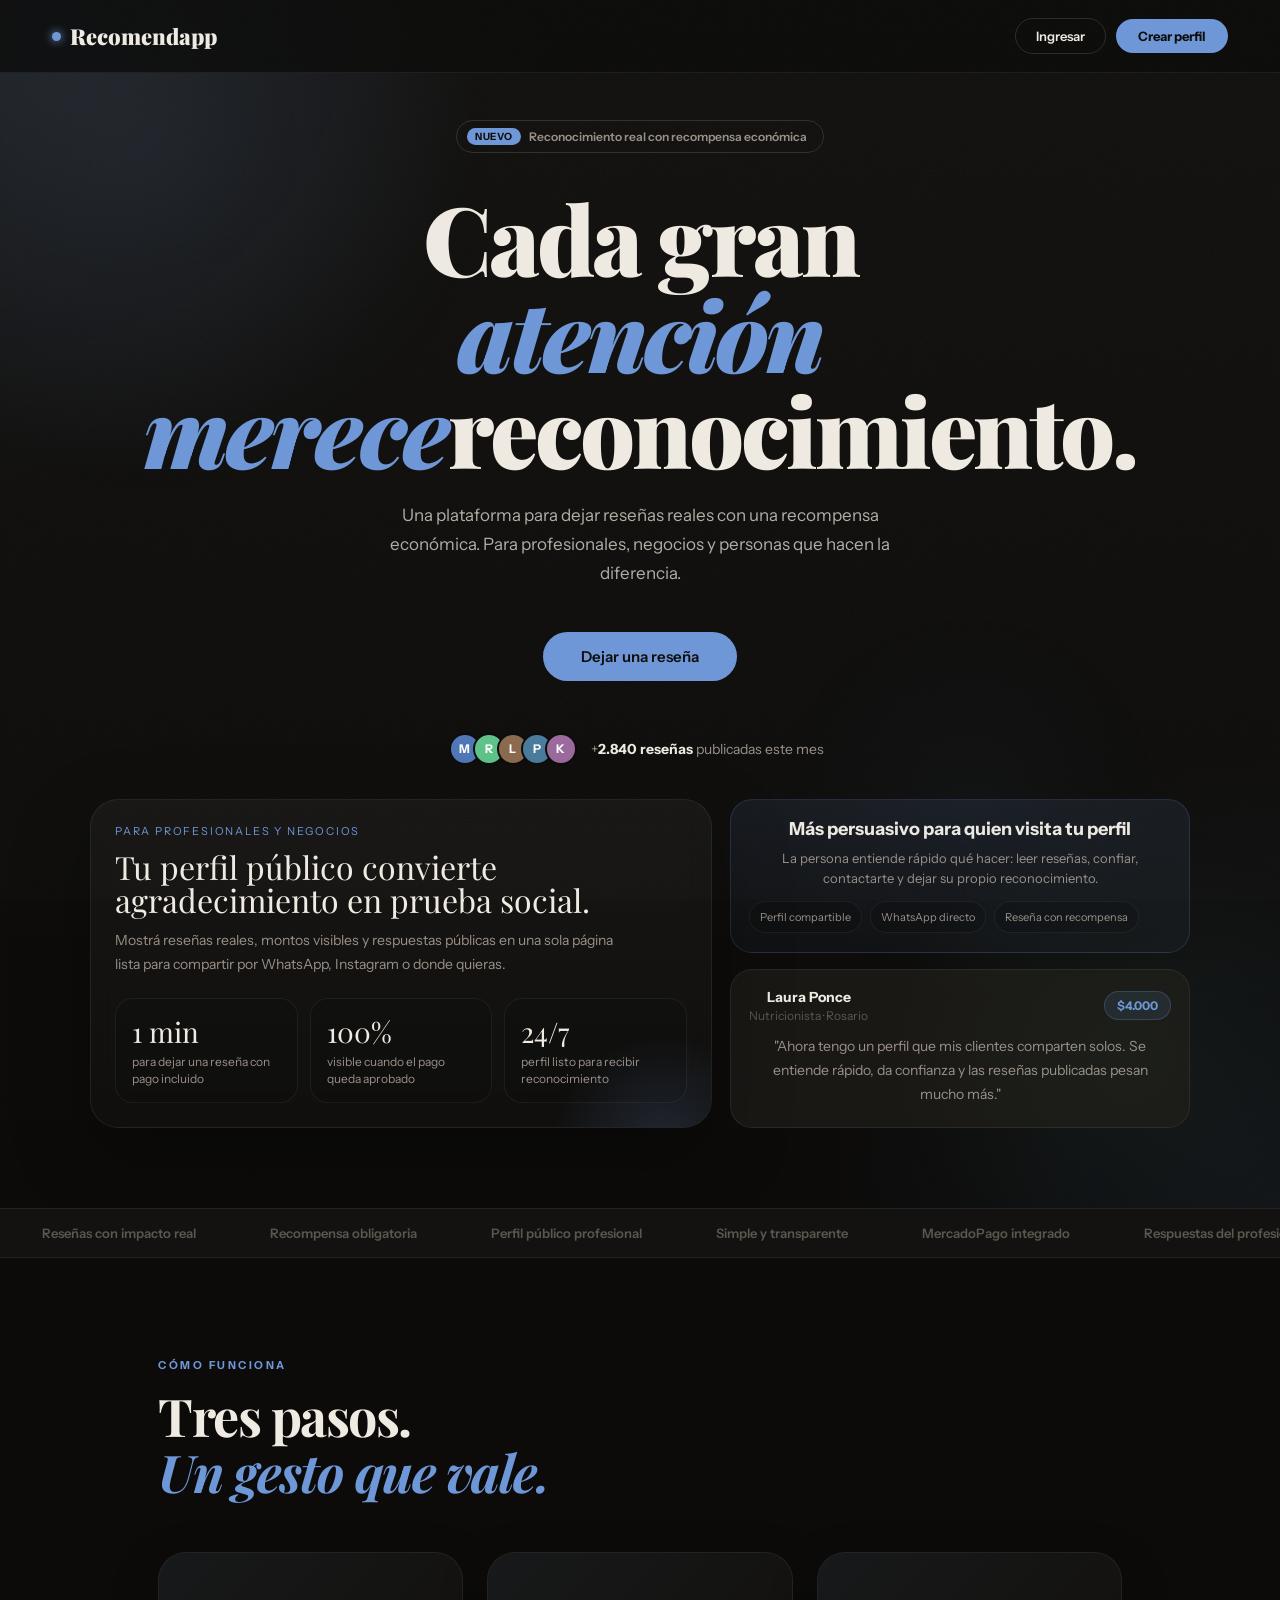
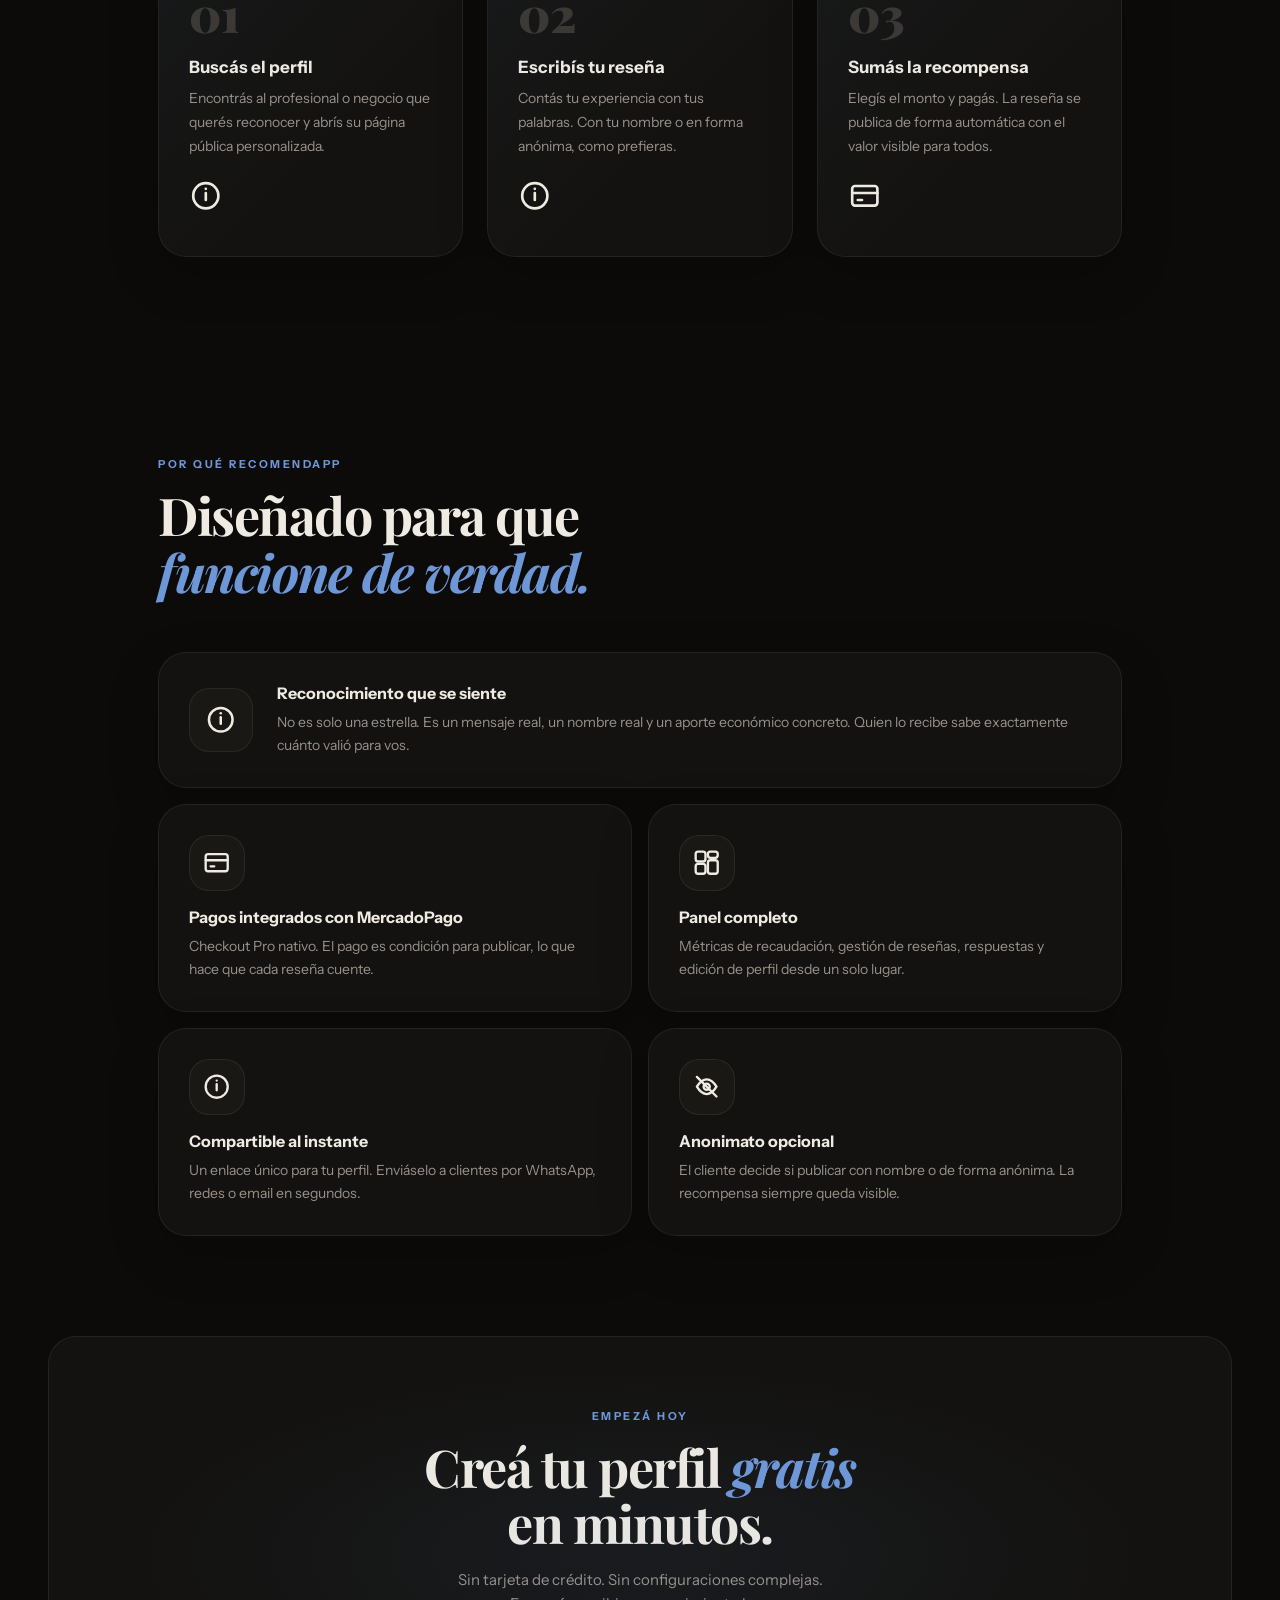
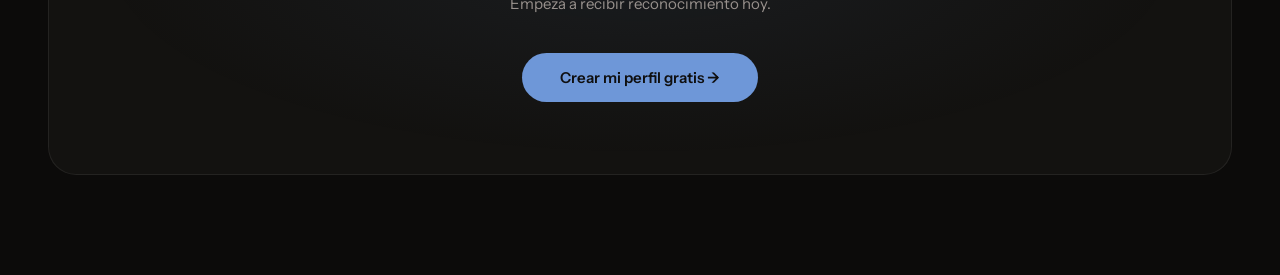
==== commit 034a8531: "Update index.html" ====
--- a/index.html
+++ b/index.html
@@ -72,6 +72,15 @@
   </div>
 </div>
 
+<div class="modal-overlay" id="imageLightbox">
+  <div class="modal modal-image">
+    <button class="lightbox-close" onclick="closeImageLightbox()">Cerrar</button>
+    <div class="lightbox-stage">
+      <img id="lightboxImage" alt="Imagen ampliada">
+    </div>
+  </div>
+</div>
+
 <main id="views-root"></main>
 
 <script src="./app.js"></script>
--- a/styles.css
+++ b/styles.css
@@ -310,7 +310,7 @@
 .cov-grad { position:absolute; inset:0; background:radial-gradient(ellipse at 30% 50%,rgba(110,151,216,.14) 0%,transparent 65%); }
 .cov-pattern { position:absolute; inset:0; background-image:repeating-linear-gradient(45deg,rgba(255,255,255,.01) 0,rgba(255,255,255,.01) 1px,transparent 0,transparent 50%); background-size:20px 20px; }
 .cov-dots { position:absolute; inset:0; background-image:radial-gradient(circle,rgba(110,151,216,.10) 1px,transparent 1px); background-size:32px 32px; }
-.pub-body { max-width:760px; margin:0 auto; padding:0 28px 100px; }
+.pub-body { max-width:1120px; margin:0 auto; padding:0 28px 100px; }
 .pub-top { display:flex; align-items:flex-end; justify-content:space-between; margin-top:-56px; margin-bottom:20px; }
 .pub-avatar-wrap { position:relative; }
 .pub-avatar { width:112px; height:112px; border-radius:50%; background:linear-gradient(135deg,#4F76B8,#94B8F0); border:4px solid var(--bg); display:flex; align-items:center; justify-content:center; font-family:'Playfair Display',serif; font-size:42px; font-weight:900; color:#fff; background-size:cover; background-position:center; overflow:hidden; }
@@ -322,10 +322,16 @@
 .pub-bio { font-size:15px; color:var(--text2); line-height:1.75; margin-bottom:20px; max-width:600px; }
 .pub-tags { display:flex; gap:8px; flex-wrap:wrap; margin-bottom:28px; }
 .pub-tag { padding:6px 14px; border-radius:100px; background:var(--bg2); border:1px solid var(--border); font-size:12px; font-weight:600; color:var(--text2); }
-.pub-quickbar { display:flex; align-items:center; justify-content:space-between; gap:16px; margin:0 0 20px; padding:14px 16px; border-radius:22px; background:rgba(255,255,255,.03); border:1px solid var(--border); backdrop-filter:blur(14px); position:sticky; top:92px; z-index:20; }
+.pub-quickbar { display:flex; align-items:center; justify-content:space-between; gap:16px; margin:0 0 28px; padding:16px 18px; border-radius:22px; background:rgba(255,255,255,.03); border:1px solid var(--border); backdrop-filter:blur(14px); position:sticky; top:92px; z-index:20; }
 .pub-quickbar-copy strong { display:block; font-size:14px; color:var(--text); margin-bottom:3px; }
 .pub-quickbar-copy span { font-size:12px; color:var(--text2); line-height:1.5; }
+.pub-quickbar-copy { max-width:380px; }
+.pub-quickbar-stats { display:flex; align-items:center; gap:12px; flex-wrap:wrap; }
+.pub-quickbar-stat { min-width:140px; padding:10px 12px; border-radius:16px; background:rgba(12,11,10,.2); border:1px solid rgba(255,255,255,.06); }
+.pub-quickbar-stat strong { display:block; font-size:15px; color:var(--text); margin-bottom:4px; }
+.pub-quickbar-stat span { font-size:11px; color:var(--text3); text-transform:uppercase; letter-spacing:1.1px; }
 .pub-quickbar-actions { display:flex; gap:10px; flex-wrap:wrap; }
+.pub-quickbar-actions-compact { justify-content:center; width:100%; }
 .pub-journey { display:grid; grid-template-columns:repeat(3,1fr); gap:12px; margin:0 0 24px; }
 .pub-journey-card { padding:18px 18px 16px; border-radius:22px; background:linear-gradient(180deg,rgba(255,255,255,.03),rgba(255,255,255,.015)); border:1px solid var(--border); }
 .pub-journey-step { display:inline-flex; align-items:center; justify-content:center; width:28px; height:28px; border-radius:50%; background:var(--amber-soft); border:1px solid rgba(110,151,216,.24); color:var(--amber); font-size:12px; font-weight:800; margin-bottom:10px; }
@@ -334,6 +340,10 @@
 .pub-section-head { display:flex; align-items:end; justify-content:space-between; gap:16px; margin:26px 0 14px; }
 .pub-section-title { font-family:'Playfair Display',serif; font-size:28px; line-height:1.05; }
 .pub-section-sub { font-size:13px; color:var(--text2); line-height:1.6; max-width:560px; margin-top:6px; }
+.pub-review-summary { display:flex; flex-wrap:wrap; gap:8px; margin-top:14px; }
+.pub-review-pill { padding:8px 12px; border-radius:999px; background:rgba(255,255,255,.03); border:1px solid var(--border); font-size:12px; color:var(--text2); }
+.pub-review-tools { display:flex; align-items:center; gap:10px; flex-wrap:wrap; justify-content:flex-end; }
+.pub-review-select { min-width:180px; background:var(--bg2); }
 .pub-review-hero { display:grid; grid-template-columns:1.15fr .85fr; gap:18px; margin:0 0 26px; align-items:stretch; }
 .pub-review-spotlight,
 .pub-review-card { border-radius:28px; padding:24px; position:relative; overflow:hidden; }
@@ -343,7 +353,7 @@
     linear-gradient(180deg, rgba(255,255,255,.04), rgba(255,255,255,.015));
   border:1px solid rgba(110,151,216,.18);
 }
-.pub-review-spotlight h2 { font-family:'Playfair Display',serif; font-size:40px; line-height:.98; letter-spacing:-1px; margin-bottom:12px; }
+.pub-review-spotlight h2 { font-family:'Playfair Display',serif; font-size:clamp(34px,4vw,50px); line-height:.98; letter-spacing:-1px; margin-bottom:12px; }
 .pub-review-spotlight p { font-size:15px; color:var(--text2); line-height:1.75; max-width:560px; }
 .pub-review-points { display:grid; grid-template-columns:repeat(3,1fr); gap:10px; margin-top:18px; }
 .pub-review-point { padding:14px 16px; border-radius:18px; background:rgba(12,11,10,.24); border:1px solid rgba(255,255,255,.06); }
@@ -365,11 +375,13 @@
 .pub-review-mini-proof strong { color:var(--text); }
 .pub-proof-strip { display:grid; grid-template-columns:repeat(3,1fr); gap:12px; margin:24px 0; }
 .pub-proof-card { background:linear-gradient(180deg,rgba(255,255,255,.03),rgba(255,255,255,.015)); border:1px solid var(--border); border-radius:var(--radius-lg); padding:16px 18px; }
+.pub-proof-card.highlight { background:linear-gradient(160deg,rgba(110,151,216,.18),rgba(255,255,255,.03)); border-color:rgba(110,151,216,.28); box-shadow:0 18px 40px rgba(12,11,10,.22); }
 .pub-proof-kicker { font-size:11px; letter-spacing:1.2px; text-transform:uppercase; color:var(--text3); margin-bottom:8px; }
 .pub-proof-value { font-family:'Playfair Display',serif; font-size:28px; font-weight:900; color:var(--text); }
 .pub-proof-note { font-size:12px; color:var(--text2); margin-top:4px; line-height:1.5; }
 .pub-cred-grid { display:grid; grid-template-columns:1.2fr .8fr; gap:14px; margin:0 0 24px; }
-.pub-cred-card { padding:20px 22px; border-radius:24px; background:linear-gradient(180deg,rgba(110,151,216,.08),rgba(255,255,255,.02)); border:1px solid rgba(110,151,216,.14); }
+.pub-cred-card { padding:22px 24px; border-radius:24px; background:linear-gradient(180deg,rgba(110,151,216,.08),rgba(255,255,255,.02)); border:1px solid rgba(110,151,216,.14); }
+.pub-cred-card.dark { background:linear-gradient(180deg,rgba(12,11,10,.72),rgba(255,255,255,.02)); border-color:rgba(255,255,255,.08); }
 .pub-cred-card h3 { font-family:'Playfair Display',serif; font-size:24px; line-height:1.05; margin-bottom:8px; }
 .pub-cred-card p { font-size:13px; color:var(--text2); line-height:1.6; }
 .pub-cred-points { display:grid; grid-template-columns:repeat(3,1fr); gap:10px; margin-top:14px; }
@@ -398,6 +410,14 @@
 .pub-why-card h4 { font-size:14px; margin-bottom:6px; }
 .pub-why-card p { font-size:12px; color:var(--text2); line-height:1.55; }
 .pub-gallery-wrap { margin:28px 0 18px; }
+.pub-spotlight { display:grid; grid-template-columns:1.05fr .95fr; gap:18px; margin:26px 0 22px; }
+.pub-spotlight-main { padding:26px; border-radius:28px; background:linear-gradient(160deg,rgba(110,151,216,.18),rgba(255,255,255,.03)); border:1px solid rgba(110,151,216,.22); box-shadow:0 24px 60px rgba(12,11,10,.2); }
+.pub-spotlight-empty { grid-column:1 / -1; }
+.pub-spotlight-kicker { font-size:11px; text-transform:uppercase; letter-spacing:1.5px; color:var(--amber); margin-bottom:10px; }
+.pub-spotlight-main h3 { font-family:'Playfair Display',serif; font-size:32px; line-height:1.02; margin-bottom:10px; }
+.pub-spotlight-main p { font-size:14px; color:var(--text2); line-height:1.7; margin-bottom:18px; max-width:560px; }
+.pub-spotlight-badges { display:flex; gap:10px; flex-wrap:wrap; }
+.pub-spotlight-card .rev-card { height:100%; margin-bottom:0; }
 .pub-gallery-head { display:flex; align-items:flex-end; justify-content:space-between; gap:16px; margin-bottom:18px; }
 .pub-gallery-title { font-family:'Playfair Display',serif; font-size:30px; font-weight:800; line-height:1.05; }
 .pub-gallery-sub { font-size:14px; color:var(--text2); line-height:1.6; max-width:560px; }
@@ -415,8 +435,8 @@
 .gallery-state-note { font-size:12px; color:var(--text3); line-height:1.55; margin-bottom:12px; }
 .gallery-cta { display:flex; gap:10px; flex-wrap:wrap; }
 .gallery-empty { padding:24px; border-radius:20px; border:1px dashed var(--border2); background:rgba(255,255,255,.02); color:var(--text2); line-height:1.65; }
-.stats-bar { display:flex; gap:0; margin:28px 0; background:var(--bg2); border:1px solid var(--border); border-radius:var(--radius-lg); overflow:hidden; }
-.stat-cell { flex:1; padding:20px 22px; text-align:center; border-right:1px solid var(--border); transition:background .2s; }
+.stats-bar { display:flex; gap:0; margin:28px 0; background:linear-gradient(180deg,rgba(255,255,255,.03),rgba(255,255,255,.015)); border:1px solid var(--border); border-radius:var(--radius-lg); overflow:hidden; }
+.stat-cell { flex:1; padding:22px 24px; text-align:center; border-right:1px solid var(--border); transition:background .2s; }
 .stat-cell:last-child { border-right:none; }
 .stat-cell:hover { background:var(--bg3); }
 .stat-v { font-family:'Playfair Display',serif; font-size:26px; font-weight:900; color:var(--text); letter-spacing:-1px; display:block; }
@@ -429,8 +449,10 @@
 .rev-av-txt { width:40px; height:40px; border-radius:50%; background:var(--surface); border:1px solid var(--border2); display:flex; align-items:center; justify-content:center; font-family:'Playfair Display',serif; font-size:15px; font-weight:700; color:var(--amber); flex-shrink:0; }
 .rev-name { font-size:14px; font-weight:600; color:var(--text); }
 .rev-date { font-size:12px; color:var(--text3); margin-top:2px; }
+.rev-contact { display:inline-flex; align-items:center; margin-top:5px; font-size:12px; color:var(--blue); text-decoration:none; }
 .rev-amount { display:flex; align-items:center; gap:5px; background:var(--amber-soft); border:1px solid rgba(110,151,216,.24); border-radius:100px; padding:5px 12px; font-size:12px; font-weight:700; color:var(--amber); }
 .rev-text { font-size:13px; color:var(--text2); line-height:1.7; }
+.rev-media { width:100%; aspect-ratio:16/10; margin-top:14px; border-radius:18px; background:linear-gradient(135deg,#1d2738,#0f1722); background-size:cover; background-position:center; border:1px solid var(--border); }
 .rev-reply { margin-top:12px; padding:12px 14px; background:var(--surface); border-radius:14px; border-left:2px solid var(--amber); }
 .rev-reply-label { font-size:11px; font-weight:700; color:var(--amber); letter-spacing:.8px; text-transform:uppercase; margin-bottom:4px; }
 .rev-reply-text { font-size:12px; color:var(--text2); line-height:1.55; }
@@ -479,6 +501,12 @@
 .pay-chip { display:flex; align-items:center; gap:7px; padding:10px 16px; border-radius:var(--radius); background:var(--bg3); border:1.5px solid var(--border); font-size:13px; font-weight:500; color:var(--text2); cursor:pointer; transition:all .2s; }
 .pay-chip:hover { border-color:var(--border2); color:var(--text); }
 .pay-chip.sel { background:var(--amber-soft); border-color:rgba(110,151,216,.36); color:var(--amber); }
+.ui-icon { display:inline-flex; width:1.05em; height:1.05em; align-items:center; justify-content:center; }
+.ui-icon svg { width:100%; height:100%; }
+.review-upload-grid { display:grid; grid-template-columns:1fr 1fr; gap:14px; margin:16px 0 18px; }
+.review-upload-preview { margin-top:10px; min-height:150px; border-radius:18px; border:1px dashed var(--border2); background:rgba(255,255,255,.02); display:flex; align-items:center; justify-content:center; color:var(--text3); font-size:12px; background-size:cover; background-position:center; overflow:hidden; }
+.review-upload-preview.has-image { border-style:solid; color:transparent; }
+.review-upload-preview-avatar { min-height:120px; }
 .form-submit { width:100%; padding:16px; border-radius:var(--radius-lg); background:var(--amber); color:var(--bg); border:none; font-size:15px; font-weight:700; cursor:pointer; display:flex; align-items:center; justify-content:center; gap:10px; transition:all .25s; position:relative; overflow:hidden; }
 .form-submit::after { content:''; position:absolute; inset:0; background:rgba(255,255,255,.12); transform:translateX(-100%); transition:transform .4s; }
 .form-submit:hover::after { transform:translateX(0); }
@@ -491,6 +519,7 @@
 #mp-brick-container { margin-bottom:20px; min-height:60px; }
 .mp-info-box { background:rgba(91,159,232,.08); border:1px solid rgba(91,159,232,.2); border-radius:var(--radius); padding:14px 18px; margin-bottom:20px; font-size:13px; color:var(--blue); display:flex; align-items:flex-start; gap:10px; }
 .mp-info-box .icon { flex-shrink:0; font-size:16px; }
+.form-credibility-box { margin-top:0; margin-bottom:20px; }
 
 /* �.��.��.��.��.��.��.��.��.��.��.��.��.��.��.��.��.��.��.��.��.��.��.��.��.��.��.��.��.��.��.��.��.��.��.��.��.��.��.��.��.��.��.��.�
    CONFIRMATION
@@ -541,6 +570,10 @@
 .dash-main { display:flex; flex-direction:column; gap:16px; }
 .dash-side { display:flex; flex-direction:column; gap:16px; }
 .dash-panel { background:var(--bg2); border:1px solid var(--border); border-radius:var(--radius-xl); padding:28px; }
+.dash-spotlight-panel { background:linear-gradient(180deg,rgba(110,151,216,.10),rgba(255,255,255,.02)); border-color:rgba(110,151,216,.18); }
+.dash-spotlight-copy { margin-bottom:16px; }
+.dash-spotlight-amount { font-family:'Playfair Display',serif; font-size:36px; font-weight:900; color:var(--amber); line-height:1; }
+.dash-spotlight-sub { font-size:12px; color:var(--text3); margin-top:8px; text-transform:uppercase; letter-spacing:1.2px; }
 .panel-title { font-family:'Playfair Display',serif; font-size:18px; font-weight:700; margin-bottom:20px; display:flex; align-items:center; justify-content:space-between; }
 .panel-title-right { font-family:'Instrument Sans',sans-serif; font-size:12px; color:var(--amber); font-weight:600; cursor:pointer; }
 .d-rev-item { padding:16px 0; border-bottom:1px solid var(--border); display:flex; gap:14px; align-items:flex-start; }
@@ -794,6 +827,7 @@
   .pub-proof-strip,
   .pub-cred-grid,
   .pub-journey,
+  .pub-spotlight,
   .pub-review-hero,
   .pub-trust-grid,
   .pub-cta-panel,
@@ -888,6 +922,7 @@
   .metrics-row .metric:last-child { grid-column:span 2; }
   .two-col { grid-template-columns:1fr; }
   .amount-grid { grid-template-columns:repeat(4,1fr); }
+  .review-upload-grid { grid-template-columns:1fr; }
   .bottom-nav { display:flex; width:calc(100% - 24px); }
   .confirm-card { padding:40px 28px; }
   .form-body { padding:24px 22px; }
